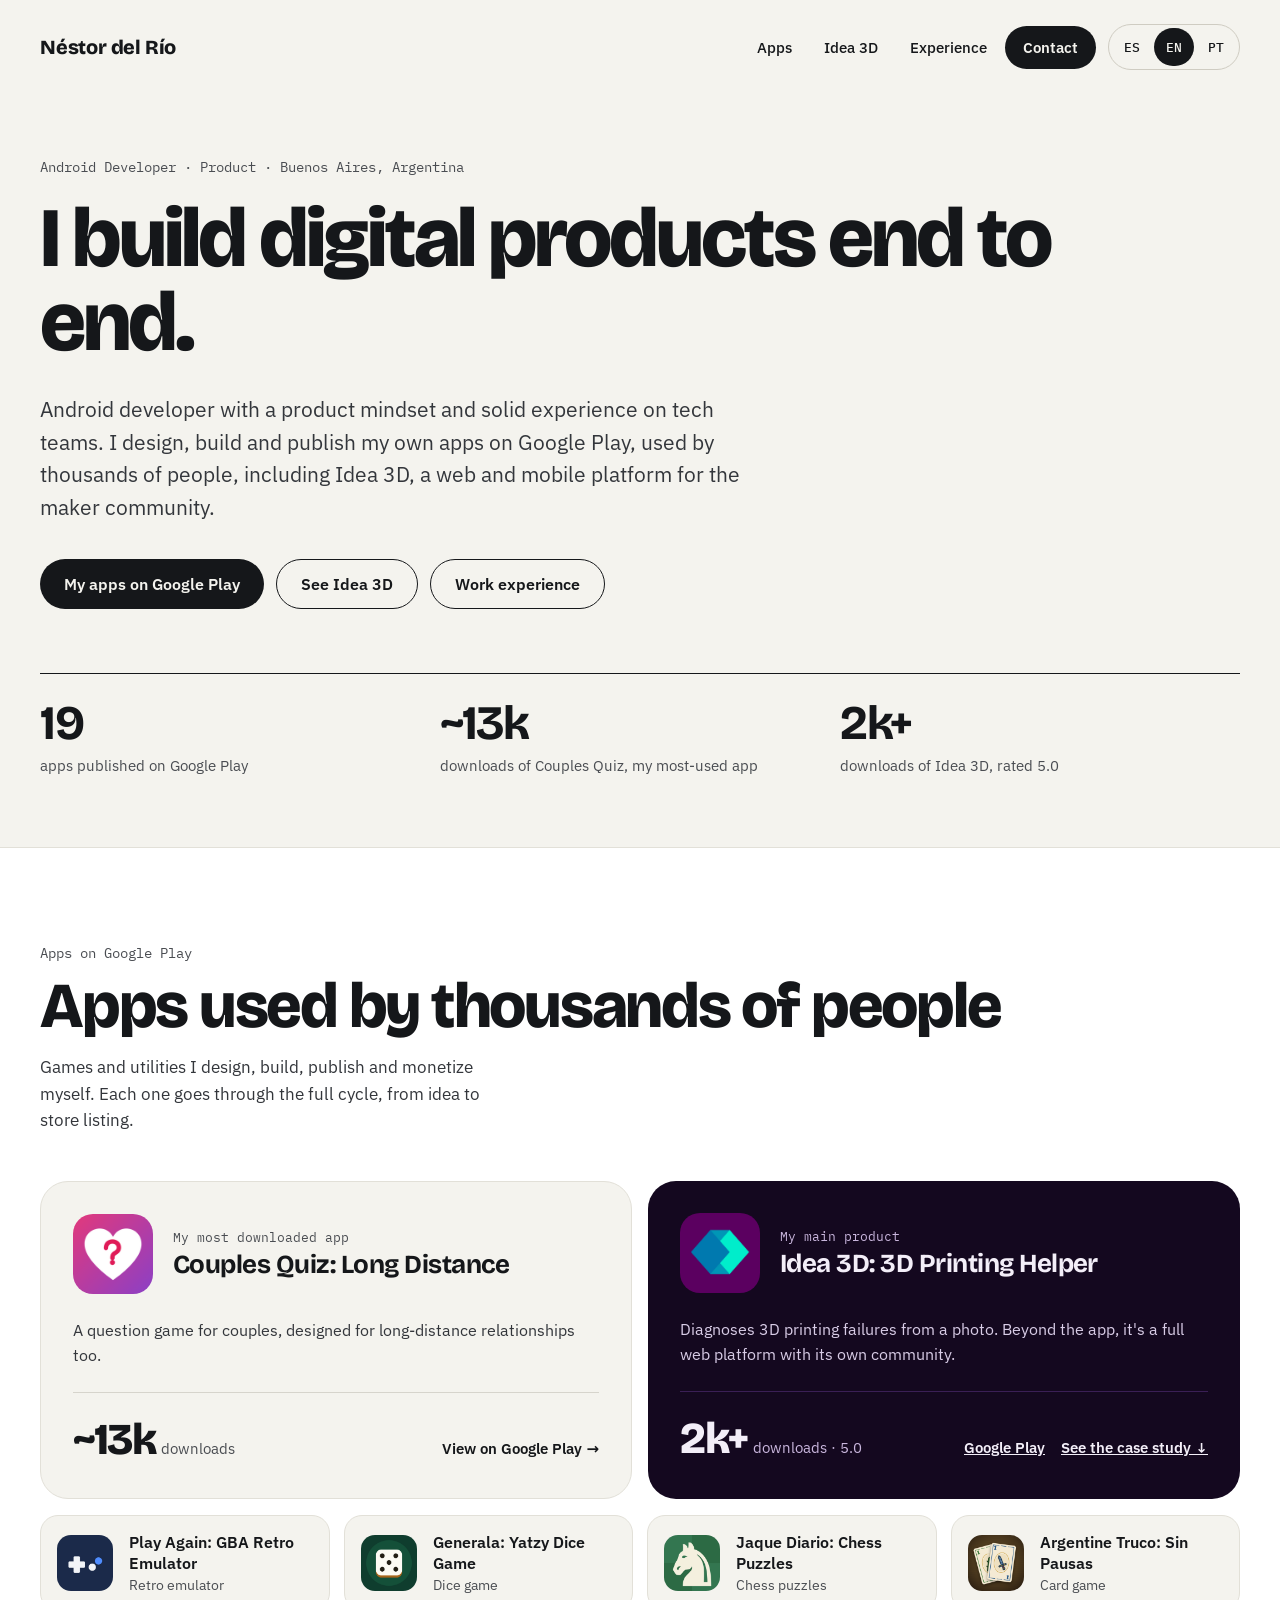
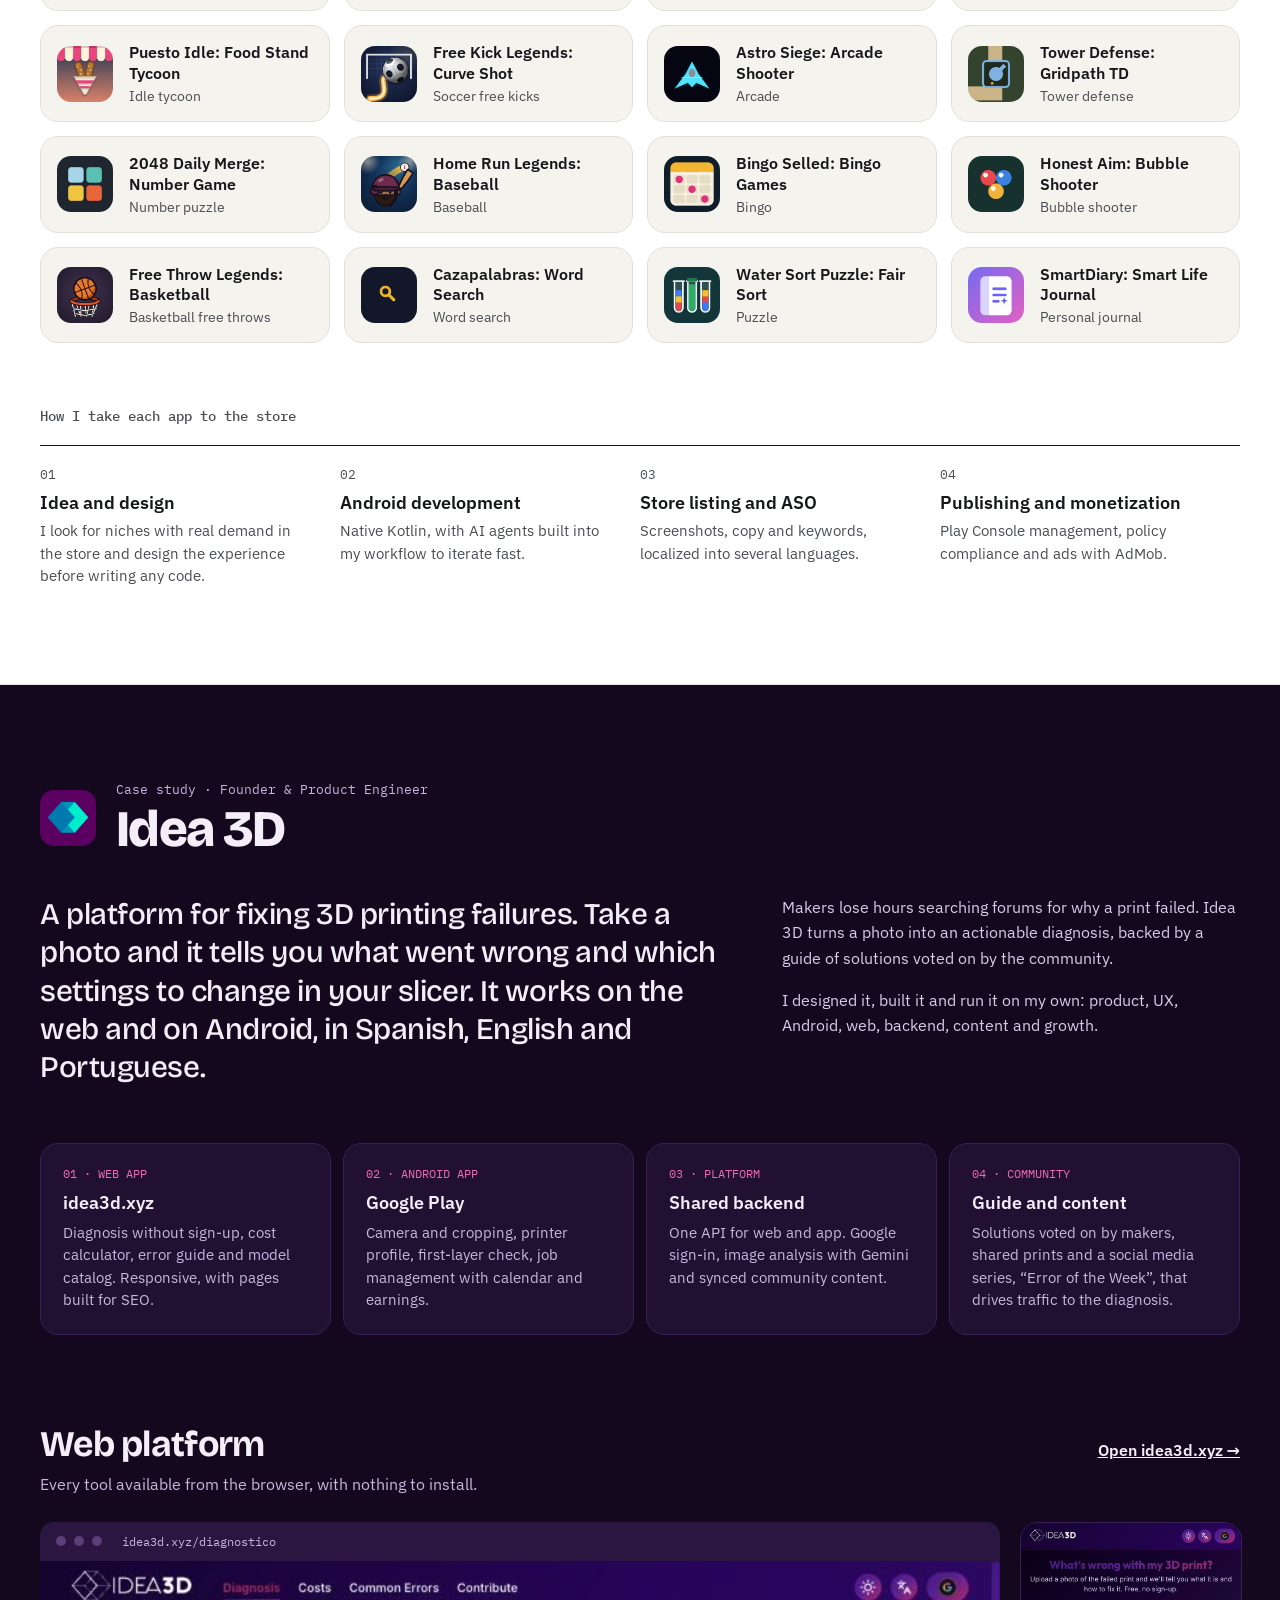
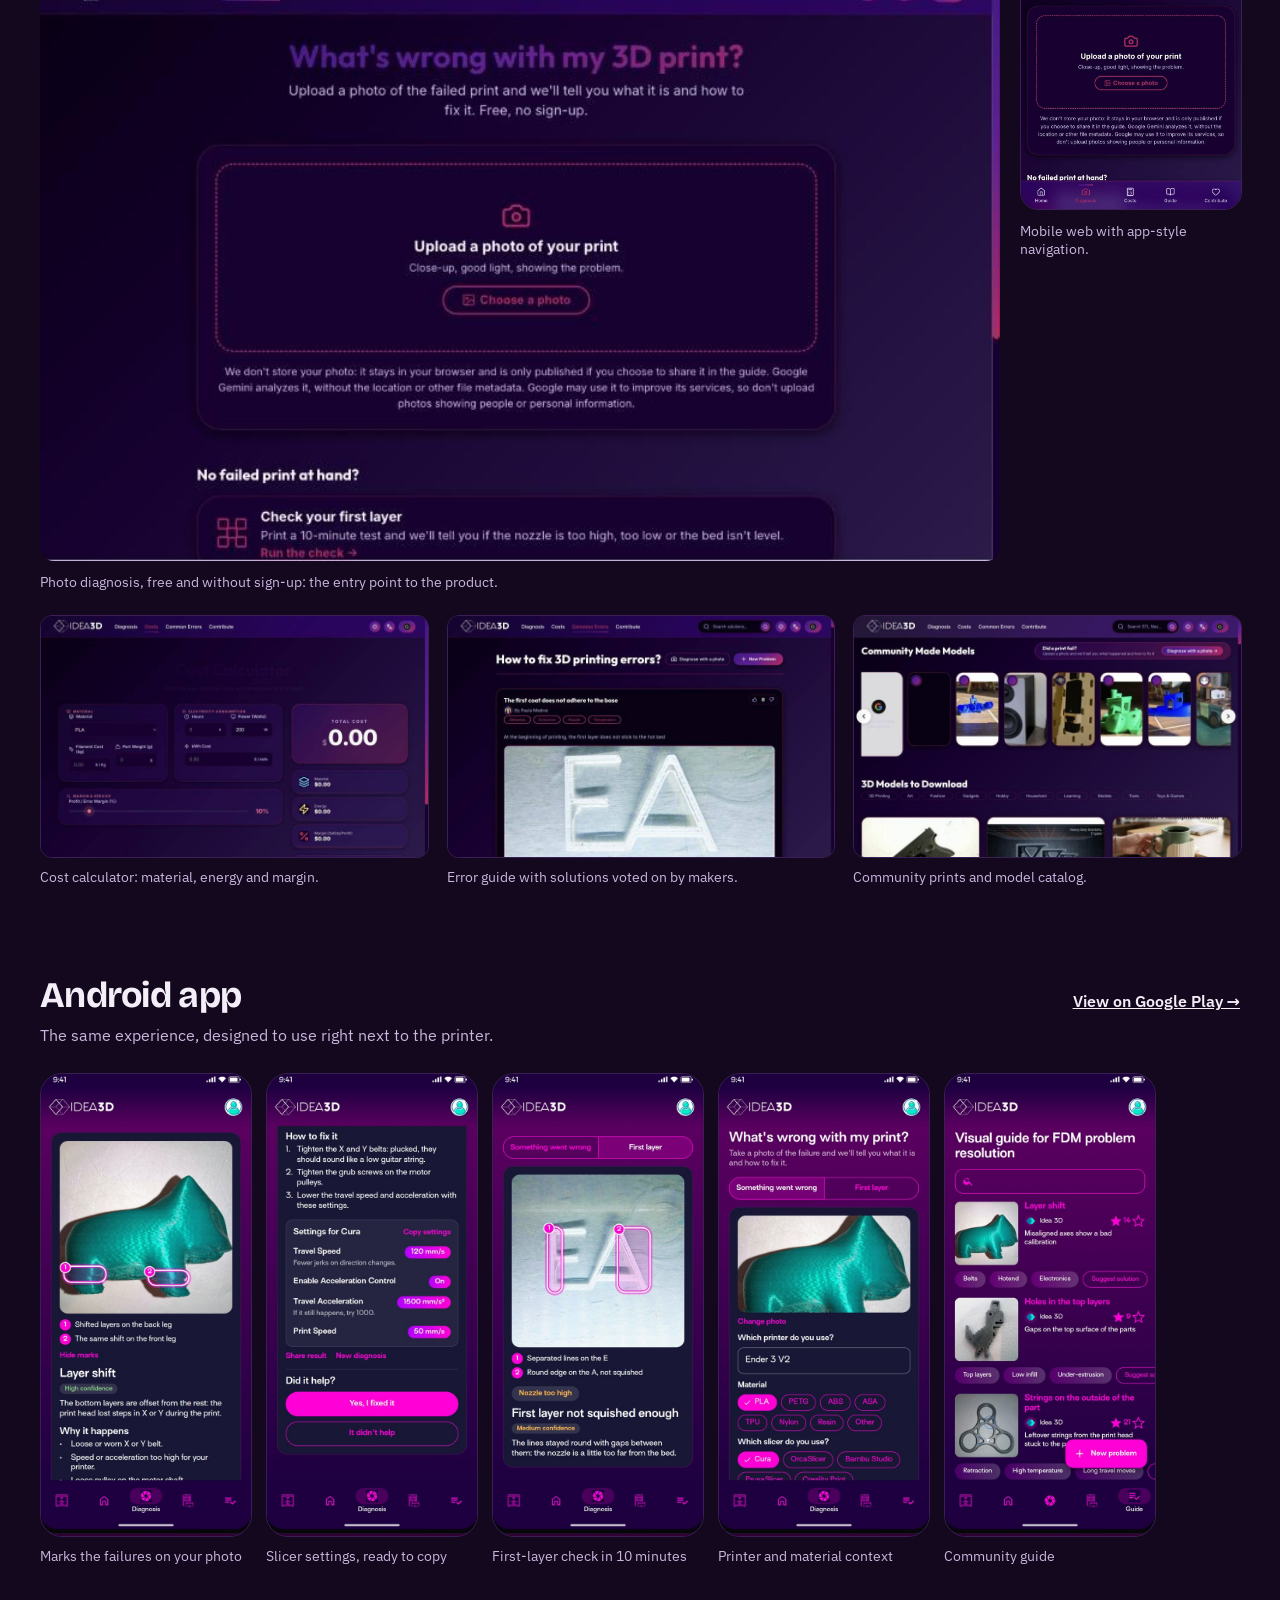
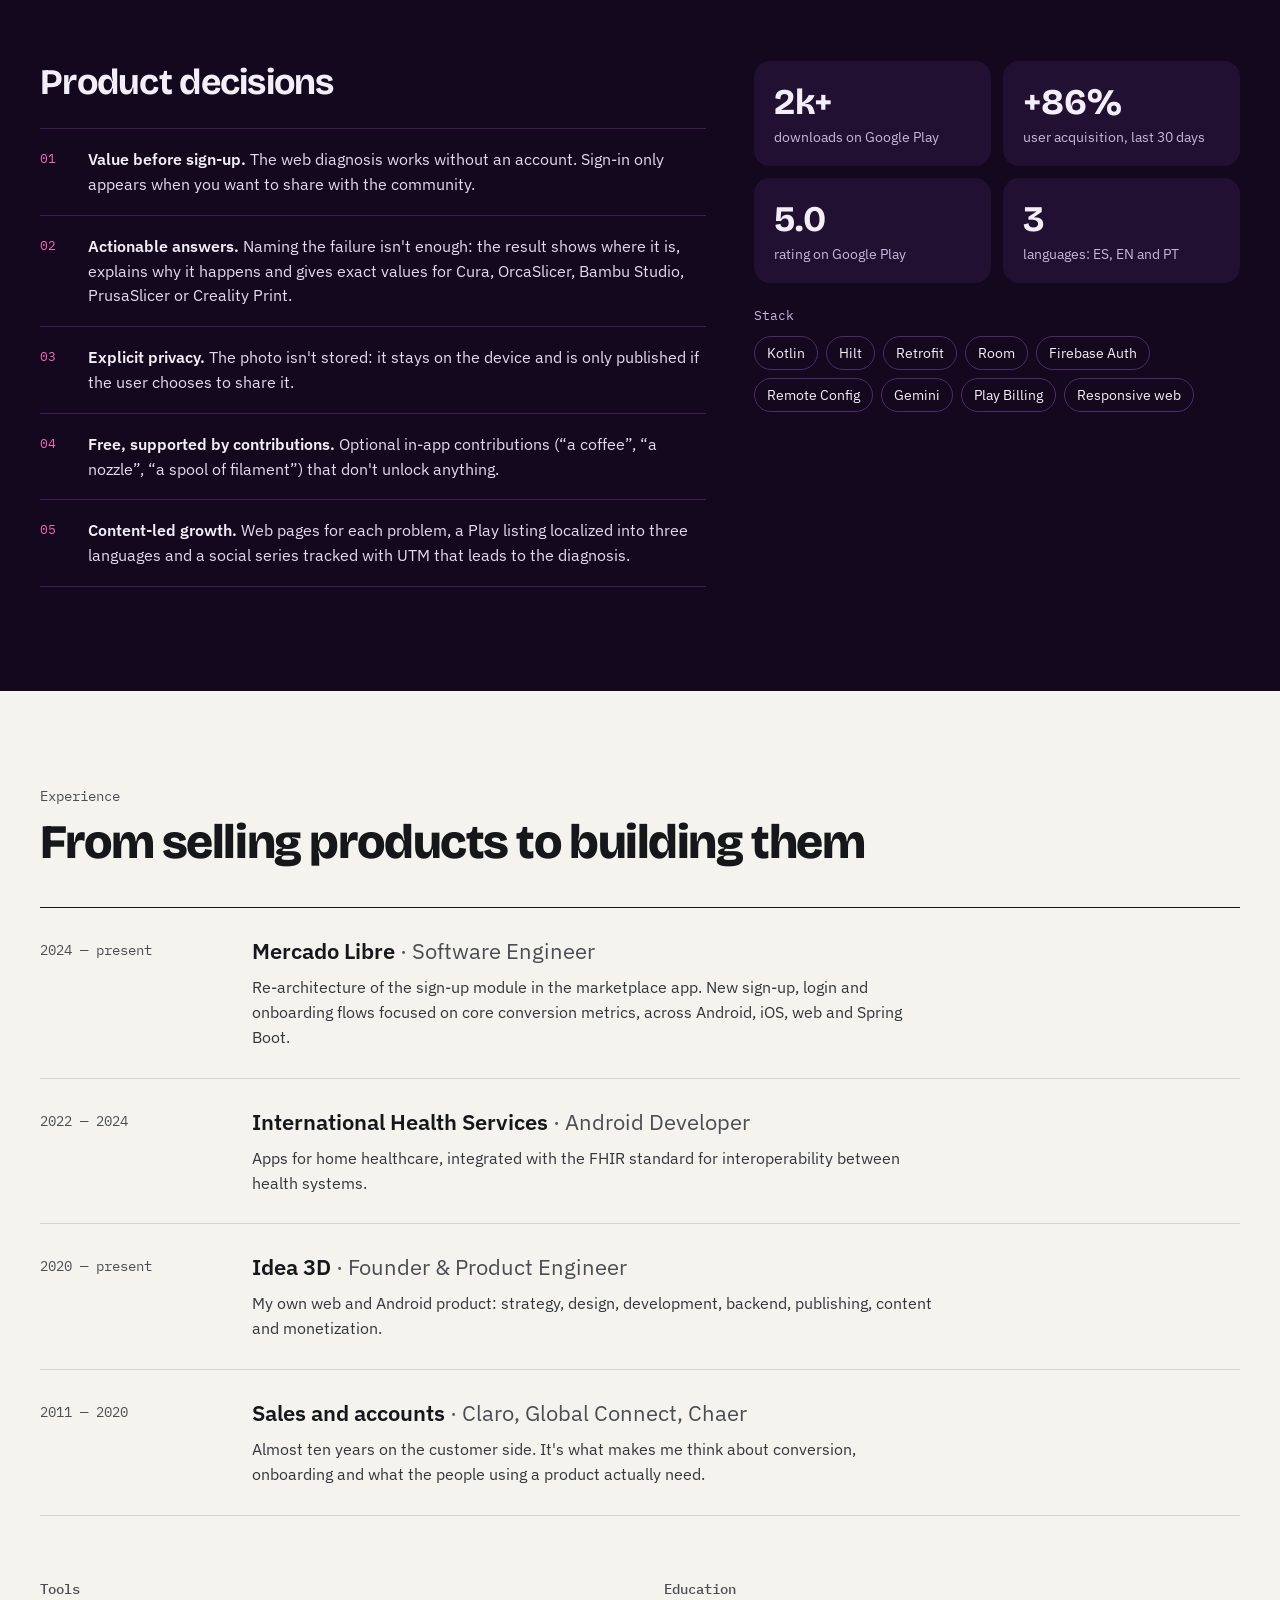
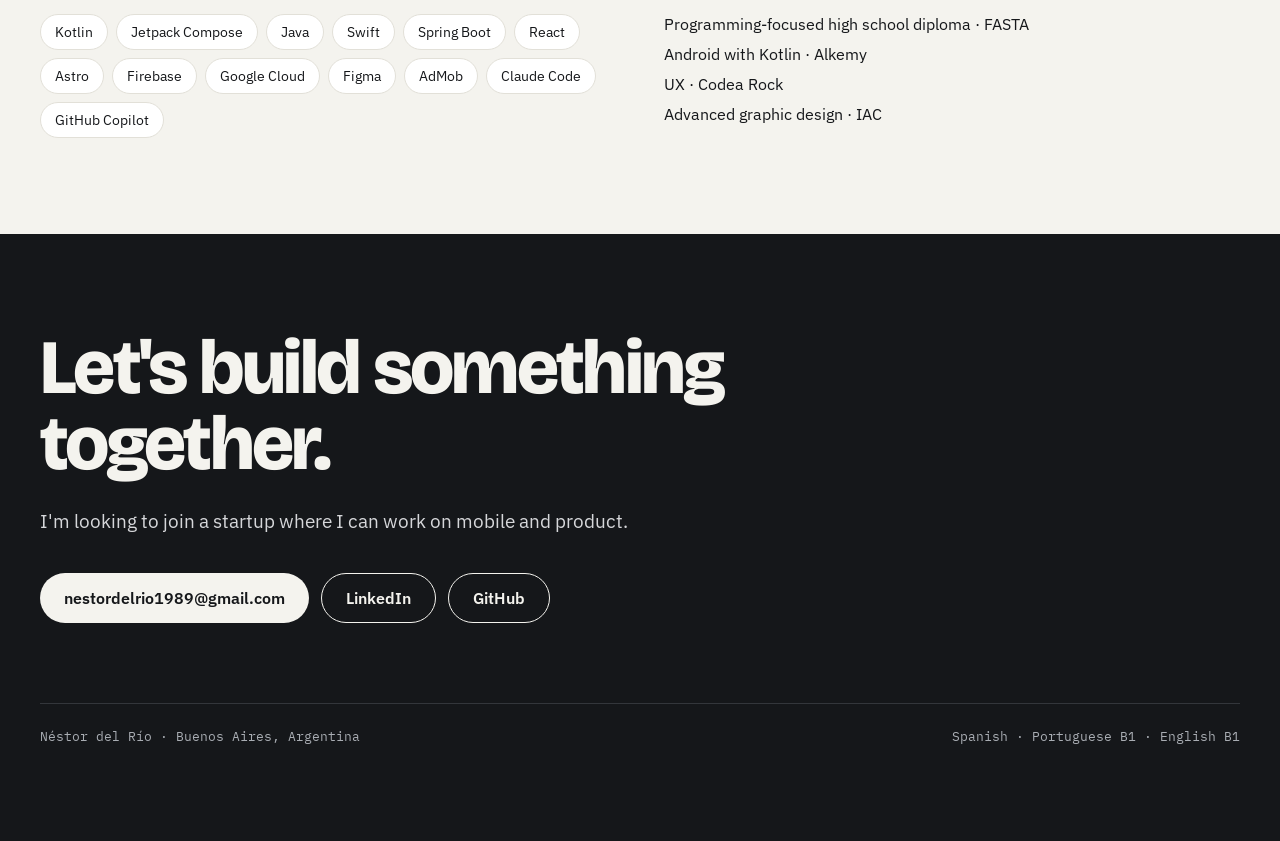
==== en/index.html @ c1ac617c "Agrega Jaque Diario y Gridpath TD - 19 apps publicadas en encabezado e imágenes para compartir  Co-A" ====
<!doctype html>
<html lang="en">
<head>
<meta charset="utf-8">
<meta name="viewport" content="width=device-width, initial-scale=1">
<title>Néstor del Río · Android Developer & Product</title>
<meta name="description" content="Android developer with a product mindset. Apps on Google Play used by thousands of people, and Idea 3D, a web and mobile platform for makers.">
<link rel="canonical" href="https://nestordelrio.dev/en/">
<link rel="alternate" hreflang="es" href="https://nestordelrio.dev/">
<link rel="alternate" hreflang="en" href="https://nestordelrio.dev/en/">
<link rel="alternate" hreflang="pt-BR" href="https://nestordelrio.dev/pt/">
<link rel="alternate" hreflang="x-default" href="https://nestordelrio.dev/">
<meta name="theme-color" content="#F4F3EE">
<link rel="icon" type="image/png" sizes="32x32" href="/favicon-32.png">
<link rel="icon" type="image/png" sizes="192x192" href="/favicon-192.png">
<link rel="apple-touch-icon" href="/apple-touch-icon.png">
<meta property="og:type" content="website">
<meta property="og:site_name" content="Néstor del Río">
<meta property="og:title" content="Néstor del Río · Android Developer & Product">
<meta property="og:description" content="Android developer with a product mindset. Apps on Google Play used by thousands of people, and Idea 3D, a web and mobile platform for makers.">
<meta property="og:url" content="https://nestordelrio.dev/en/">
<meta property="og:image" content="https://nestordelrio.dev/og-en.png">
<meta property="og:image:width" content="1200">
<meta property="og:image:height" content="630">
<meta property="og:locale" content="en_US">
<meta property="og:locale:alternate" content="es_AR">
<meta property="og:locale:alternate" content="pt_BR">
<meta name="twitter:card" content="summary_large_image">
<link rel="preload" href="/assets/fonts/bricolage-grotesque-latin.woff2" as="font" type="font/woff2" crossorigin>
<link rel="preload" href="/assets/fonts/ibm-plex-sans-400.woff2" as="font" type="font/woff2" crossorigin>
<link rel="stylesheet" href="/assets/fonts.css">
<style>
html{scroll-behavior:smooth}
img{max-width:100%}
body{margin:0;background:#F4F3EE;color:#15171A;font-family:'IBM Plex Sans',system-ui,sans-serif;-webkit-font-smoothing:antialiased}
a{color:#15171A}a:hover{color:#5B2BB5}
</style>
<script type="application/ld+json">{"@context": "https://schema.org", "@type": "Person", "name": "Néstor del Río", "jobTitle": "Android Developer", "url": "https://nestordelrio.dev/en/", "address": {"@type": "PostalAddress", "addressLocality": "Buenos Aires", "addressCountry": "AR"}, "sameAs": ["https://www.linkedin.com/in/n%C3%A9stor-del-r%C3%ADo-13a684163", "https://github.com/nestor1989", "https://play.google.com/store/apps/dev?id=6259921152539066392", "https://www.idea3d.xyz/"]}</script>
</head>
<body>
<div style="background: #F4F3EE; color: #15171A; font-family: 'IBM Plex Sans', system-ui, sans-serif">

<header style="max-width: 1200px; margin: 0 auto; padding: 24px; display: flex; flex-wrap: wrap; gap: 16px; align-items: center; justify-content: space-between">
<a href="#inicio" style="font-family: 'Bricolage Grotesque', sans-serif; font-weight: 800; font-size: 20px; text-decoration: none; letter-spacing: -0.01em">Néstor del Río</a>
<nav aria-label="Sections" style="display: flex; flex-wrap: wrap; gap: 4px; align-items: center">
<a href="#apps" style="padding: 12px 14px; font-size: 15px; font-weight: 500; text-decoration: none">Apps</a>
<a href="#idea3d" style="padding: 12px 14px; font-size: 15px; font-weight: 500; text-decoration: none">Idea 3D</a>
<a href="#experiencia" style="padding: 12px 14px; font-size: 15px; font-weight: 500; text-decoration: none">Experience</a>
<a href="#contacto" style="padding: 12px 18px; font-size: 15px; font-weight: 600; text-decoration: none; background: #15171A; color: #F4F3EE; border-radius: 999px">Contact</a>
<div role="group" aria-label="Language" style="display: flex; gap: 2px; margin-left: 8px; padding: 3px; border: 1px solid #CFCCC2; border-radius: 999px">
<a href="/" lang="es" style="display: inline-flex; align-items: center; min-height: 38px; padding: 0 12px; font-family: 'IBM Plex Mono', monospace; font-size: 13px; font-weight: 500; text-decoration: none; border-radius: 999px">ES</a>
<a href="/en/" aria-current="page" style="display: inline-flex; align-items: center; min-height: 38px; padding: 0 12px; font-family: 'IBM Plex Mono', monospace; font-size: 13px; font-weight: 500; text-decoration: none; background: #15171A; color: #F4F3EE; border-radius: 999px">EN</a>
<a href="/pt/" lang="pt" style="display: inline-flex; align-items: center; min-height: 38px; padding: 0 12px; font-family: 'IBM Plex Mono', monospace; font-size: 13px; font-weight: 500; text-decoration: none; border-radius: 999px">PT</a>
</div>
</nav>
</header>

<section id="inicio" style="max-width: 1200px; margin: 0 auto; padding: 64px 24px 72px">
<p style="margin: 0 0 20px; font-family: 'IBM Plex Mono', monospace; font-size: 14px; color: #4A4D52">Android Developer · Product · Buenos Aires, Argentina</p>
<h1 style="margin: 0; font-family: 'Bricolage Grotesque', sans-serif; font-weight: 800; font-size: clamp(42px, 6.6vw, 92px); line-height: 1; letter-spacing: -0.035em; max-width: 1050px">I build digital products end to end.</h1>
<p style="margin: 28px 0 0; font-size: clamp(18px, 2vw, 21px); line-height: 1.55; max-width: 720px; color: #33363B">Android developer with a product mindset and solid experience on tech teams. I design, build and publish my own apps on Google Play, used by thousands of people, including Idea 3D, a web and mobile platform for the maker community.</p>
<div style="display: flex; flex-wrap: wrap; gap: 12px; margin-top: 36px">
<a href="https://play.google.com/store/apps/dev?id=6259921152539066392" style="display: inline-flex; align-items: center; min-height: 48px; padding: 0 24px; background: #15171A; color: #F4F3EE; font-weight: 600; font-size: 16px; text-decoration: none; border-radius: 999px">My apps on Google Play</a>
<a href="#idea3d" style="display: inline-flex; align-items: center; min-height: 48px; padding: 0 24px; border: 1.5px solid #15171A; font-weight: 600; font-size: 16px; text-decoration: none; border-radius: 999px">See Idea 3D</a>
<a href="#experiencia" style="display: inline-flex; align-items: center; min-height: 48px; padding: 0 24px; border: 1.5px solid #15171A; font-weight: 600; font-size: 16px; text-decoration: none; border-radius: 999px">Work experience</a>
</div>
<div style="display: grid; grid-template-columns: repeat(auto-fit, minmax(220px, 1fr)); margin-top: 64px; border-top: 1.5px solid #15171A">
<div style="padding: 20px 24px 0 0">
<div style="font-family: 'Bricolage Grotesque', sans-serif; font-weight: 700; font-size: 48px; letter-spacing: -0.03em">19</div>
<div style="font-size: 15px; color: #4A4D52; margin-top: 4px">apps published on Google Play</div>
</div>
<div style="padding: 20px 24px 0 0">
<div style="font-family: 'Bricolage Grotesque', sans-serif; font-weight: 700; font-size: 48px; letter-spacing: -0.03em">~13k</div>
<div style="font-size: 15px; color: #4A4D52; margin-top: 4px">downloads of Couples Quiz, my most-used app</div>
</div>
<div style="padding: 20px 24px 0 0">
<div style="font-family: 'Bricolage Grotesque', sans-serif; font-weight: 700; font-size: 48px; letter-spacing: -0.03em">2k+</div>
<div style="font-size: 15px; color: #4A4D52; margin-top: 4px">downloads of Idea 3D, rated 5.0</div>
</div>
</div>
</section>

<section id="apps" style="background: #FFFFFF; border-top: 1px solid #E2E0D8; border-bottom: 1px solid #E2E0D8; padding: 96px 24px">
<div style="max-width: 1200px; margin: 0 auto">
<div style="display: flex; flex-wrap: wrap; gap: 16px 48px; align-items: flex-end; justify-content: space-between">
<div>
<p style="margin: 0 0 12px; font-family: 'IBM Plex Mono', monospace; font-size: 14px; color: #4A4D52">Apps on Google Play</p>
<h2 style="margin: 0; font-family: 'Bricolage Grotesque', sans-serif; font-weight: 800; font-size: clamp(36px, 5vw, 64px); letter-spacing: -0.035em; line-height: 1">Apps used by thousands of people</h2>
</div>
<p style="margin: 0; font-size: 17px; line-height: 1.55; color: #33363B; max-width: 440px">Games and utilities I design, build, publish and monetize myself. Each one goes through the full cycle, from idea to store listing.</p>
</div>

<div style="display: grid; grid-template-columns: repeat(auto-fit, minmax(320px, 1fr)); gap: 16px; margin-top: 48px">
<a href="https://play.google.com/store/apps/details?id=com.idea3d.juegoparaparejas" style="display: flex; flex-direction: column; gap: 24px; padding: 32px; background: #F4F3EE; border: 1px solid #E2E0D8; border-radius: 28px; text-decoration: none; color: #15171A">
<div style="display: flex; gap: 20px; align-items: center">
<img src="/assets/img/icon-couples.png" alt="Couples Quiz icon" style="flex: 0 0 80px; width: 80px; height: 80px; border-radius: 20px">
<div style="min-width: 0">
<div style="font-family: 'IBM Plex Mono', monospace; font-size: 13px; color: #4A4D52">My most downloaded app</div>
<div style="font-family: 'Bricolage Grotesque', sans-serif; font-weight: 700; font-size: 26px; letter-spacing: -0.02em; line-height: 1.15; margin-top: 4px">Couples Quiz: Long Distance</div>
</div>
</div>
<p style="margin: 0; font-size: 16px; line-height: 1.55; color: #33363B">A question game for couples, designed for long-distance relationships too.</p>
<div style="display: flex; flex-wrap: wrap; gap: 12px; align-items: baseline; justify-content: space-between; margin-top: auto; padding-top: 20px; border-top: 1px solid #D6D4CC">
<div><span style="font-family: 'Bricolage Grotesque', sans-serif; font-weight: 800; font-size: 44px; letter-spacing: -0.03em">~13k</span> <span style="font-size: 15px; color: #4A4D52">downloads</span></div>
<span style="font-weight: 600; font-size: 15px">View on Google Play →</span>
</div>
</a>
<div style="display: flex; flex-direction: column; gap: 24px; padding: 32px; background: #14081F; color: #F3EEF8; border-radius: 28px">
<div style="display: flex; gap: 20px; align-items: center">
<img src="/assets/img/icon-idea3d.png" alt="Idea 3D icon" style="flex: 0 0 80px; width: 80px; height: 80px; border-radius: 20px">
<div style="min-width: 0">
<div style="font-family: 'IBM Plex Mono', monospace; font-size: 13px; color: #C9B6DD">My main product</div>
<div style="font-family: 'Bricolage Grotesque', sans-serif; font-weight: 700; font-size: 26px; letter-spacing: -0.02em; line-height: 1.15; margin-top: 4px">Idea 3D: 3D Printing Helper</div>
</div>
</div>
<p style="margin: 0; font-size: 16px; line-height: 1.55; color: #D8CCE6">Diagnoses 3D printing failures from a photo. Beyond the app, it's a full web platform with its own community.</p>
<div style="display: flex; flex-wrap: wrap; gap: 12px 20px; align-items: baseline; justify-content: space-between; margin-top: auto; padding-top: 20px; border-top: 1px solid #3A1F55">
<div><span style="font-family: 'Bricolage Grotesque', sans-serif; font-weight: 800; font-size: 44px; letter-spacing: -0.03em">2k+</span> <span style="font-size: 15px; color: #C9B6DD">downloads · 5.0</span></div>
<div style="display: flex; flex-wrap: wrap; gap: 4px 16px">
<a href="https://play.google.com/store/apps/details?id=com.idea3d.idea3d" style="color: #F3EEF8; font-weight: 600; font-size: 15px; padding: 10px 0">Google Play</a>
<a href="#idea3d" style="color: #F3EEF8; font-weight: 600; font-size: 15px; padding: 10px 0">See the case study ↓</a>
</div>
</div>
</div>
</div>

<div style="display: grid; grid-template-columns: repeat(auto-fill, minmax(270px, 1fr)); gap: 14px; margin-top: 16px">
<a href="https://play.google.com/store/apps/details?id=com.nestordelrio.playagain" style="display: flex; gap: 16px; align-items: center; padding: 16px; background: #F4F3EE; border: 1px solid #E2E0D8; border-radius: 18px; text-decoration: none; color: #15171A">
<img src="/assets/img/icon-gba.png" alt="" style="flex: 0 0 56px; width: 56px; height: 56px; border-radius: 14px">
<div style="min-width: 0">
<div style="font-weight: 600; font-size: 16px; line-height: 1.3">Play Again: GBA Retro Emulator</div>
<div style="font-size: 14px; color: #4A4D52; margin-top: 3px">Retro emulator</div>
</div>
</a>
<a href="https://play.google.com/store/apps/details?id=com.nestordelrio.generala" style="display: flex; gap: 16px; align-items: center; padding: 16px; background: #F4F3EE; border: 1px solid #E2E0D8; border-radius: 18px; text-decoration: none; color: #15171A">
<img src="/assets/img/icon-generala.png" alt="" style="flex: 0 0 56px; width: 56px; height: 56px; border-radius: 14px">
<div style="min-width: 0">
<div style="font-weight: 600; font-size: 16px; line-height: 1.3">Generala: Yatzy Dice Game</div>
<div style="font-size: 14px; color: #4A4D52; margin-top: 3px">Dice game</div>
</div>
</a>
<a href="https://play.google.com/store/apps/details?id=com.nestordelrio.jaquediario" style="display: flex; gap: 16px; align-items: center; padding: 16px; background: #F4F3EE; border: 1px solid #E2E0D8; border-radius: 18px; text-decoration: none; color: #15171A">
<img src="/assets/img/icon-jaque.png" alt="" style="flex: 0 0 56px; width: 56px; height: 56px; border-radius: 14px">
<div style="min-width: 0">
<div style="font-weight: 600; font-size: 16px; line-height: 1.3">Jaque Diario: Chess Puzzles</div>
<div style="font-size: 14px; color: #4A4D52; margin-top: 3px">Chess puzzles</div>
</div>
</a>
<a href="https://play.google.com/store/apps/details?id=com.nestordelrio.truco" style="display: flex; gap: 16px; align-items: center; padding: 16px; background: #F4F3EE; border: 1px solid #E2E0D8; border-radius: 18px; text-decoration: none; color: #15171A">
<img src="/assets/img/icon-truco.png" alt="" style="flex: 0 0 56px; width: 56px; height: 56px; border-radius: 14px">
<div style="min-width: 0">
<div style="font-weight: 600; font-size: 16px; line-height: 1.3">Argentine Truco: Sin Pausas</div>
<div style="font-size: 14px; color: #4A4D52; margin-top: 3px">Card game</div>
</div>
</a>
<a href="https://play.google.com/store/apps/details?id=com.nestordelrio.puestoidle" style="display: flex; gap: 16px; align-items: center; padding: 16px; background: #F4F3EE; border: 1px solid #E2E0D8; border-radius: 18px; text-decoration: none; color: #15171A">
<img src="/assets/img/icon-puesto.png" alt="" style="flex: 0 0 56px; width: 56px; height: 56px; border-radius: 14px">
<div style="min-width: 0">
<div style="font-weight: 600; font-size: 16px; line-height: 1.3">Puesto Idle: Food Stand Tycoon</div>
<div style="font-size: 14px; color: #4A4D52; margin-top: 3px">Idle tycoon</div>
</div>
</a>
<a href="https://play.google.com/store/apps/details?id=com.nestordelrio.freekicklegends" style="display: flex; gap: 16px; align-items: center; padding: 16px; background: #F4F3EE; border: 1px solid #E2E0D8; border-radius: 18px; text-decoration: none; color: #15171A">
<img src="/assets/img/icon-freekick.png" alt="" style="flex: 0 0 56px; width: 56px; height: 56px; border-radius: 14px">
<div style="min-width: 0">
<div style="font-weight: 600; font-size: 16px; line-height: 1.3">Free Kick Legends: Curve Shot</div>
<div style="font-size: 14px; color: #4A4D52; margin-top: 3px">Soccer free kicks</div>
</div>
</a>
<a href="https://play.google.com/store/apps/details?id=com.nestordev.astrosiege" style="display: flex; gap: 16px; align-items: center; padding: 16px; background: #F4F3EE; border: 1px solid #E2E0D8; border-radius: 18px; text-decoration: none; color: #15171A">
<img src="/assets/img/icon-astro.png" alt="" style="flex: 0 0 56px; width: 56px; height: 56px; border-radius: 14px">
<div style="min-width: 0">
<div style="font-weight: 600; font-size: 16px; line-height: 1.3">Astro Siege: Arcade Shooter</div>
<div style="font-size: 14px; color: #4A4D52; margin-top: 3px">Arcade</div>
</div>
</a>
<a href="https://play.google.com/store/apps/details?id=com.nestordelrio.gridpathtd" style="display: flex; gap: 16px; align-items: center; padding: 16px; background: #F4F3EE; border: 1px solid #E2E0D8; border-radius: 18px; text-decoration: none; color: #15171A">
<img src="/assets/img/icon-gridpath.png" alt="" style="flex: 0 0 56px; width: 56px; height: 56px; border-radius: 14px">
<div style="min-width: 0">
<div style="font-weight: 600; font-size: 16px; line-height: 1.3">Tower Defense: Gridpath TD</div>
<div style="font-size: 14px; color: #4A4D52; margin-top: 3px">Tower defense</div>
</div>
</a>
<a href="https://play.google.com/store/apps/details?id=com.nestordelrio.fusiondiaria" style="display: flex; gap: 16px; align-items: center; padding: 16px; background: #F4F3EE; border: 1px solid #E2E0D8; border-radius: 18px; text-decoration: none; color: #15171A">
<img src="/assets/img/icon-fusion.png" alt="" style="flex: 0 0 56px; width: 56px; height: 56px; border-radius: 14px">
<div style="min-width: 0">
<div style="font-weight: 600; font-size: 16px; line-height: 1.3">2048 Daily Merge: Number Game</div>
<div style="font-size: 14px; color: #4A4D52; margin-top: 3px">Number puzzle</div>
</div>
</a>
<a href="https://play.google.com/store/apps/details?id=com.nestordelrio.homerunlegends" style="display: flex; gap: 16px; align-items: center; padding: 16px; background: #F4F3EE; border: 1px solid #E2E0D8; border-radius: 18px; text-decoration: none; color: #15171A">
<img src="/assets/img/icon-homerun.png" alt="" style="flex: 0 0 56px; width: 56px; height: 56px; border-radius: 14px">
<div style="min-width: 0">
<div style="font-weight: 600; font-size: 16px; line-height: 1.3">Home Run Legends: Baseball</div>
<div style="font-size: 14px; color: #4A4D52; margin-top: 3px">Baseball</div>
</div>
</a>
<a href="https://play.google.com/store/apps/details?id=com.nestordelrio.bingosellado" style="display: flex; gap: 16px; align-items: center; padding: 16px; background: #F4F3EE; border: 1px solid #E2E0D8; border-radius: 18px; text-decoration: none; color: #15171A">
<img src="/assets/img/icon-bingo.png" alt="" style="flex: 0 0 56px; width: 56px; height: 56px; border-radius: 14px">
<div style="min-width: 0">
<div style="font-weight: 600; font-size: 16px; line-height: 1.3">Bingo Selled: Bingo Games</div>
<div style="font-size: 14px; color: #4A4D52; margin-top: 3px">Bingo</div>
</div>
</a>
<a href="https://play.google.com/store/apps/details?id=com.nestordelrio.punteriahonesta" style="display: flex; gap: 16px; align-items: center; padding: 16px; background: #F4F3EE; border: 1px solid #E2E0D8; border-radius: 18px; text-decoration: none; color: #15171A">
<img src="/assets/img/icon-aim.png" alt="" style="flex: 0 0 56px; width: 56px; height: 56px; border-radius: 14px">
<div style="min-width: 0">
<div style="font-weight: 600; font-size: 16px; line-height: 1.3">Honest Aim: Bubble Shooter</div>
<div style="font-size: 14px; color: #4A4D52; margin-top: 3px">Bubble shooter</div>
</div>
</a>
<a href="https://play.google.com/store/apps/details?id=com.nestordelrio.freethrowlegends" style="display: flex; gap: 16px; align-items: center; padding: 16px; background: #F4F3EE; border: 1px solid #E2E0D8; border-radius: 18px; text-decoration: none; color: #15171A">
<img src="/assets/img/icon-freethrow.png" alt="" style="flex: 0 0 56px; width: 56px; height: 56px; border-radius: 14px">
<div style="min-width: 0">
<div style="font-weight: 600; font-size: 16px; line-height: 1.3">Free Throw Legends: Basketball</div>
<div style="font-size: 14px; color: #4A4D52; margin-top: 3px">Basketball free throws</div>
</div>
</a>
<a href="https://play.google.com/store/apps/details?id=com.nestordelrio.cazapalabras" style="display: flex; gap: 16px; align-items: center; padding: 16px; background: #F4F3EE; border: 1px solid #E2E0D8; border-radius: 18px; text-decoration: none; color: #15171A">
<img src="/assets/img/icon-caza.png" alt="" style="flex: 0 0 56px; width: 56px; height: 56px; border-radius: 14px">
<div style="min-width: 0">
<div style="font-weight: 600; font-size: 16px; line-height: 1.3">Cazapalabras: Word Search</div>
<div style="font-size: 14px; color: #4A4D52; margin-top: 3px">Word search</div>
</div>
</a>
<a href="https://play.google.com/store/apps/details?id=com.nestordelrio.colores" style="display: flex; gap: 16px; align-items: center; padding: 16px; background: #F4F3EE; border: 1px solid #E2E0D8; border-radius: 18px; text-decoration: none; color: #15171A">
<img src="/assets/img/icon-water.png" alt="" style="flex: 0 0 56px; width: 56px; height: 56px; border-radius: 14px">
<div style="min-width: 0">
<div style="font-weight: 600; font-size: 16px; line-height: 1.3">Water Sort Puzzle: Fair Sort</div>
<div style="font-size: 14px; color: #4A4D52; margin-top: 3px">Puzzle</div>
</div>
</a>
<a href="https://play.google.com/store/apps/details?id=com.daily.you" style="display: flex; gap: 16px; align-items: center; padding: 16px; background: #F4F3EE; border: 1px solid #E2E0D8; border-radius: 18px; text-decoration: none; color: #15171A">
<img src="/assets/img/icon-diary.png" alt="" style="flex: 0 0 56px; width: 56px; height: 56px; border-radius: 14px">
<div style="min-width: 0">
<div style="font-weight: 600; font-size: 16px; line-height: 1.3">SmartDiary: Smart Life Journal</div>
<div style="font-size: 14px; color: #4A4D52; margin-top: 3px">Personal journal</div>
</div>
</a>
</div>

<div style="margin-top: 64px">
<h3 style="margin: 0 0 20px; font-family: 'IBM Plex Mono', monospace; font-size: 14px; font-weight: 500; color: #4A4D52">How I take each app to the store</h3>
<div style="display: grid; grid-template-columns: repeat(auto-fit, minmax(220px, 1fr)); gap: 0; border-top: 1.5px solid #15171A">
<div style="padding: 20px 24px 0 0">
<div style="font-family: 'IBM Plex Mono', monospace; font-size: 13px; color: #4A4D52">01</div>
<div style="font-weight: 600; font-size: 18px; margin-top: 8px">Idea and design</div>
<p style="margin: 6px 0 0; font-size: 15px; line-height: 1.5; color: #4A4D52">I look for niches with real demand in the store and design the experience before writing any code.</p>
</div>
<div style="padding: 20px 24px 0 0">
<div style="font-family: 'IBM Plex Mono', monospace; font-size: 13px; color: #4A4D52">02</div>
<div style="font-weight: 600; font-size: 18px; margin-top: 8px">Android development</div>
<p style="margin: 6px 0 0; font-size: 15px; line-height: 1.5; color: #4A4D52">Native Kotlin, with AI agents built into my workflow to iterate fast.</p>
</div>
<div style="padding: 20px 24px 0 0">
<div style="font-family: 'IBM Plex Mono', monospace; font-size: 13px; color: #4A4D52">03</div>
<div style="font-weight: 600; font-size: 18px; margin-top: 8px">Store listing and ASO</div>
<p style="margin: 6px 0 0; font-size: 15px; line-height: 1.5; color: #4A4D52">Screenshots, copy and keywords, localized into several languages.</p>
</div>
<div style="padding: 20px 24px 0 0">
<div style="font-family: 'IBM Plex Mono', monospace; font-size: 13px; color: #4A4D52">04</div>
<div style="font-weight: 600; font-size: 18px; margin-top: 8px">Publishing and monetization</div>
<p style="margin: 6px 0 0; font-size: 15px; line-height: 1.5; color: #4A4D52">Play Console management, policy compliance and ads with AdMob.</p>
</div>
</div>
</div>
</div>
</section>

<section id="idea3d" style="background: #14081F; color: #F3EEF8; padding: 96px 24px 104px">
<div style="max-width: 1200px; margin: 0 auto">

<div style="display: flex; flex-wrap: wrap; gap: 20px; align-items: center">
<img src="/assets/img/icon-idea3d.png" alt="Idea 3D icon" style="width: 56px; height: 56px; border-radius: 14px">
<div>
<p style="margin: 0; font-family: 'IBM Plex Mono', monospace; font-size: 13px; color: #C9B6DD">Case study · Founder &amp; Product Engineer</p>
<h2 style="margin: 6px 0 0; font-family: 'Bricolage Grotesque', sans-serif; font-weight: 800; font-size: clamp(34px, 4vw, 52px); letter-spacing: -0.03em; line-height: 1">Idea 3D</h2>
</div>
</div>

<div style="display: flex; flex-wrap: wrap; gap: 32px 64px; margin-top: 40px">
<p style="flex: 1 1 520px; min-width: 0; margin: 0; font-family: 'Bricolage Grotesque', sans-serif; font-weight: 500; font-size: clamp(22px, 2.4vw, 30px); line-height: 1.28; letter-spacing: -0.015em">A platform for fixing 3D printing failures. Take a photo and it tells you what went wrong and which settings to change in your slicer. It works on the web and on Android, in Spanish, English and Portuguese.</p>
<div style="flex: 1 1 300px; min-width: 0; font-size: 16px; line-height: 1.6; color: #D8CCE6">
<p style="margin: 0">Makers lose hours searching forums for why a print failed. Idea 3D turns a photo into an actionable diagnosis, backed by a guide of solutions voted on by the community.</p>
<p style="margin: 16px 0 0">I designed it, built it and run it on my own: product, UX, Android, web, backend, content and growth.</p>
</div>
</div>

<div style="display: grid; grid-template-columns: repeat(auto-fit, minmax(200px, 1fr)); gap: 12px; margin-top: 56px">
<div style="background: #221033; border: 1px solid #3A1F55; border-radius: 18px; padding: 22px">
<div style="font-family: 'IBM Plex Mono', monospace; font-size: 12px; color: #F06AB8">01 · WEB APP</div>
<div style="font-weight: 600; font-size: 18px; margin-top: 10px">idea3d.xyz</div>
<p style="margin: 8px 0 0; font-size: 15px; line-height: 1.5; color: #C9B6DD">Diagnosis without sign-up, cost calculator, error guide and model catalog. Responsive, with pages built for SEO.</p>
</div>
<div style="background: #221033; border: 1px solid #3A1F55; border-radius: 18px; padding: 22px">
<div style="font-family: 'IBM Plex Mono', monospace; font-size: 12px; color: #F06AB8">02 · ANDROID APP</div>
<div style="font-weight: 600; font-size: 18px; margin-top: 10px">Google Play</div>
<p style="margin: 8px 0 0; font-size: 15px; line-height: 1.5; color: #C9B6DD">Camera and cropping, printer profile, first-layer check, job management with calendar and earnings.</p>
</div>
<div style="background: #221033; border: 1px solid #3A1F55; border-radius: 18px; padding: 22px">
<div style="font-family: 'IBM Plex Mono', monospace; font-size: 12px; color: #F06AB8">03 · PLATFORM</div>
<div style="font-weight: 600; font-size: 18px; margin-top: 10px">Shared backend</div>
<p style="margin: 8px 0 0; font-size: 15px; line-height: 1.5; color: #C9B6DD">One API for web and app. Google sign-in, image analysis with Gemini and synced community content.</p>
</div>
<div style="background: #221033; border: 1px solid #3A1F55; border-radius: 18px; padding: 22px">
<div style="font-family: 'IBM Plex Mono', monospace; font-size: 12px; color: #F06AB8">04 · COMMUNITY</div>
<div style="font-weight: 600; font-size: 18px; margin-top: 10px">Guide and content</div>
<p style="margin: 8px 0 0; font-size: 15px; line-height: 1.5; color: #C9B6DD">Solutions voted on by makers, shared prints and a social media series, “Error of the Week”, that drives traffic to the diagnosis.</p>
</div>
</div>

<div style="margin-top: 88px">
<div style="display: flex; flex-wrap: wrap; gap: 12px 32px; align-items: baseline; justify-content: space-between">
<div>
<h3 style="margin: 0; font-family: 'Bricolage Grotesque', sans-serif; font-weight: 700; font-size: clamp(26px, 3vw, 36px); letter-spacing: -0.02em">Web platform</h3>
<p style="margin: 8px 0 0; font-size: 16px; color: #C9B6DD">Every tool available from the browser, with nothing to install.</p>
</div>
<a href="https://www.idea3d.xyz/" style="color: #F3EEF8; font-weight: 600; font-size: 16px; padding: 12px 0">Open idea3d.xyz →</a>
</div>
<div style="display: flex; flex-wrap: wrap; gap: 20px; margin-top: 28px; align-items: flex-start">
<figure style="flex: 999 1 640px; min-width: 0; margin: 0">
<div style="background: #2A1640; border-radius: 14px 14px 0 0; padding: 12px 16px; display: flex; gap: 8px; align-items: center">
<span style="width: 10px; height: 10px; border-radius: 50%; background: #5A3F78"></span>
<span style="width: 10px; height: 10px; border-radius: 50%; background: #5A3F78"></span>
<span style="width: 10px; height: 10px; border-radius: 50%; background: #5A3F78"></span>
<span style="margin-left: 12px; font-family: 'IBM Plex Mono', monospace; font-size: 12px; color: #C9B6DD">idea3d.xyz/diagnostico</span>
</div>
<img src="/assets/img/web-en-diagnostico.jpg" alt="Idea 3D diagnosis page on desktop: upload a photo of the failed print" style="display: block; width: 100%; height: auto; border-radius: 0 0 14px 14px">
<figcaption style="margin-top: 12px; font-size: 14px; color: #C9B6DD">Photo diagnosis, free and without sign-up: the entry point to the product.</figcaption>
</figure>
<figure style="flex: 1 1 220px; max-width: 300px; min-width: 0; margin: 0">
<img src="/assets/img/web-en-mobile.jpg" alt="The same diagnosis page on a phone, with bottom navigation" style="display: block; width: 100%; height: auto; border-radius: 18px; border: 1px solid #3A1F55">
<figcaption style="margin-top: 12px; font-size: 14px; color: #C9B6DD">Mobile web with app-style navigation.</figcaption>
</figure>
</div>
<div style="display: grid; grid-template-columns: repeat(auto-fit, minmax(260px, 1fr)); gap: 20px; margin-top: 24px">
<figure style="margin: 0">
<img src="/assets/img/web-en-costos.jpg" alt="3D printing cost calculator with material, power usage and margin" style="display: block; width: 100%; height: auto; border-radius: 12px; border: 1px solid #3A1F55">
<figcaption style="margin-top: 10px; font-size: 14px; color: #C9B6DD">Cost calculator: material, energy and margin.</figcaption>
</figure>
<figure style="margin: 0">
<img src="/assets/img/web-en-guia.jpg" alt="3D printing error guide with community solutions and votes" style="display: block; width: 100%; height: auto; border-radius: 12px; border: 1px solid #3A1F55">
<figcaption style="margin-top: 10px; font-size: 14px; color: #C9B6DD">Error guide with solutions voted on by makers.</figcaption>
</figure>
<figure style="margin: 0">
<img src="/assets/img/web-en-inicio.jpg" alt="Idea 3D home with community prints and models to download" style="display: block; width: 100%; height: auto; border-radius: 12px; border: 1px solid #3A1F55">
<figcaption style="margin-top: 10px; font-size: 14px; color: #C9B6DD">Community prints and model catalog.</figcaption>
</figure>
</div>
</div>

<div style="margin-top: 88px">
<div style="display: flex; flex-wrap: wrap; gap: 12px 32px; align-items: baseline; justify-content: space-between">
<div>
<h3 style="margin: 0; font-family: 'Bricolage Grotesque', sans-serif; font-weight: 700; font-size: clamp(26px, 3vw, 36px); letter-spacing: -0.02em">Android app</h3>
<p style="margin: 8px 0 0; font-size: 16px; color: #C9B6DD">The same experience, designed to use right next to the printer.</p>
</div>
<a href="https://play.google.com/store/apps/details?id=com.idea3d.idea3d" style="color: #F3EEF8; font-weight: 600; font-size: 16px; padding: 12px 0">View on Google Play →</a>
</div>
<div style="display: flex; gap: 16px; margin-top: 28px; overflow-x: auto; padding-bottom: 8px">
<figure style="flex: 0 0 210px; margin: 0">
<img src="/assets/img/app-en-1.jpg" alt="Diagnosis result with the failures marked on the photo" style="display: block; width: 100%; height: auto; border-radius: 22px; border: 1px solid #3A1F55">
<figcaption style="margin-top: 10px; font-size: 14px; color: #C9B6DD">Marks the failures on your photo</figcaption>
</figure>
<figure style="flex: 0 0 210px; margin: 0">
<img src="/assets/img/app-en-2.jpg" alt="Fix steps and exact Cura settings ready to copy" style="display: block; width: 100%; height: auto; border-radius: 22px; border: 1px solid #3A1F55">
<figcaption style="margin-top: 10px; font-size: 14px; color: #C9B6DD">Slicer settings, ready to copy</figcaption>
</figure>
<figure style="flex: 0 0 210px; margin: 0">
<img src="/assets/img/app-en-3.jpg" alt="First-layer check using a photographed test print" style="display: block; width: 100%; height: auto; border-radius: 22px; border: 1px solid #3A1F55">
<figcaption style="margin-top: 10px; font-size: 14px; color: #C9B6DD">First-layer check in 10 minutes</figcaption>
</figure>
<figure style="flex: 0 0 210px; margin: 0">
<img src="/assets/img/app-en-4.jpg" alt="Printer, material and slicer selection before the diagnosis" style="display: block; width: 100%; height: auto; border-radius: 22px; border: 1px solid #3A1F55">
<figcaption style="margin-top: 10px; font-size: 14px; color: #C9B6DD">Printer and material context</figcaption>
</figure>
<figure style="flex: 0 0 210px; margin: 0">
<img src="/assets/img/app-en-5.jpg" alt="Visual troubleshooting guide with voted solutions" style="display: block; width: 100%; height: auto; border-radius: 22px; border: 1px solid #3A1F55">
<figcaption style="margin-top: 10px; font-size: 14px; color: #C9B6DD">Community guide</figcaption>
</figure>
</div>
</div>

<div style="display: flex; flex-wrap: wrap; gap: 48px; margin-top: 88px">
<div style="flex: 1 1 520px; min-width: 0">
<h3 style="margin: 0 0 24px; font-family: 'Bricolage Grotesque', sans-serif; font-weight: 700; font-size: clamp(26px, 3vw, 36px); letter-spacing: -0.02em">Product decisions</h3>
<div style="display: flex; flex-direction: column; border-top: 1px solid #3A1F55">
<div style="display: flex; gap: 20px; padding: 18px 0; border-bottom: 1px solid #3A1F55">
<span style="flex: 0 0 28px; font-family: 'IBM Plex Mono', monospace; font-size: 13px; color: #F06AB8; padding-top: 3px">01</span>
<p style="margin: 0; font-size: 16px; line-height: 1.55; color: #E4DAEE"><strong style="color: #F3EEF8">Value before sign-up.</strong> The web diagnosis works without an account. Sign-in only appears when you want to share with the community.</p>
</div>
<div style="display: flex; gap: 20px; padding: 18px 0; border-bottom: 1px solid #3A1F55">
<span style="flex: 0 0 28px; font-family: 'IBM Plex Mono', monospace; font-size: 13px; color: #F06AB8; padding-top: 3px">02</span>
<p style="margin: 0; font-size: 16px; line-height: 1.55; color: #E4DAEE"><strong style="color: #F3EEF8">Actionable answers.</strong> Naming the failure isn't enough: the result shows where it is, explains why it happens and gives exact values for Cura, OrcaSlicer, Bambu Studio, PrusaSlicer or Creality Print.</p>
</div>
<div style="display: flex; gap: 20px; padding: 18px 0; border-bottom: 1px solid #3A1F55">
<span style="flex: 0 0 28px; font-family: 'IBM Plex Mono', monospace; font-size: 13px; color: #F06AB8; padding-top: 3px">03</span>
<p style="margin: 0; font-size: 16px; line-height: 1.55; color: #E4DAEE"><strong style="color: #F3EEF8">Explicit privacy.</strong> The photo isn't stored: it stays on the device and is only published if the user chooses to share it.</p>
</div>
<div style="display: flex; gap: 20px; padding: 18px 0; border-bottom: 1px solid #3A1F55">
<span style="flex: 0 0 28px; font-family: 'IBM Plex Mono', monospace; font-size: 13px; color: #F06AB8; padding-top: 3px">04</span>
<p style="margin: 0; font-size: 16px; line-height: 1.55; color: #E4DAEE"><strong style="color: #F3EEF8">Free, supported by contributions.</strong> Optional in-app contributions (“a coffee”, “a nozzle”, “a spool of filament”) that don't unlock anything.</p>
</div>
<div style="display: flex; gap: 20px; padding: 18px 0; border-bottom: 1px solid #3A1F55">
<span style="flex: 0 0 28px; font-family: 'IBM Plex Mono', monospace; font-size: 13px; color: #F06AB8; padding-top: 3px">05</span>
<p style="margin: 0; font-size: 16px; line-height: 1.55; color: #E4DAEE"><strong style="color: #F3EEF8">Content-led growth.</strong> Web pages for each problem, a Play listing localized into three languages and a social series tracked with UTM that leads to the diagnosis.</p>
</div>
</div>
</div>
<div style="flex: 1 1 340px; min-width: 0; display: flex; flex-direction: column; gap: 24px">
<div style="display: grid; grid-template-columns: repeat(2, minmax(0, 1fr)); gap: 12px">
<div style="background: #221033; border-radius: 16px; padding: 20px">
<div style="font-family: 'Bricolage Grotesque', sans-serif; font-weight: 700; font-size: 36px">2k+</div>
<div style="font-size: 14px; color: #C9B6DD; margin-top: 4px">downloads on Google Play</div>
</div>
<div style="background: #221033; border-radius: 16px; padding: 20px">
<div style="font-family: 'Bricolage Grotesque', sans-serif; font-weight: 700; font-size: 36px">+86%</div>
<div style="font-size: 14px; color: #C9B6DD; margin-top: 4px">user acquisition, last 30 days</div>
</div>
<div style="background: #221033; border-radius: 16px; padding: 20px">
<div style="font-family: 'Bricolage Grotesque', sans-serif; font-weight: 700; font-size: 36px">5.0</div>
<div style="font-size: 14px; color: #C9B6DD; margin-top: 4px">rating on Google Play</div>
</div>
<div style="background: #221033; border-radius: 16px; padding: 20px">
<div style="font-family: 'Bricolage Grotesque', sans-serif; font-weight: 700; font-size: 36px">3</div>
<div style="font-size: 14px; color: #C9B6DD; margin-top: 4px">languages: ES, EN and PT</div>
</div>
</div>
<div>
<div style="font-family: 'IBM Plex Mono', monospace; font-size: 13px; color: #C9B6DD; margin-bottom: 12px">Stack</div>
<div style="display: flex; flex-wrap: wrap; gap: 8px">
<span style="padding: 7px 12px; border: 1px solid #4A2D68; border-radius: 999px; font-size: 14px">Kotlin</span>
<span style="padding: 7px 12px; border: 1px solid #4A2D68; border-radius: 999px; font-size: 14px">Hilt</span>
<span style="padding: 7px 12px; border: 1px solid #4A2D68; border-radius: 999px; font-size: 14px">Retrofit</span>
<span style="padding: 7px 12px; border: 1px solid #4A2D68; border-radius: 999px; font-size: 14px">Room</span>
<span style="padding: 7px 12px; border: 1px solid #4A2D68; border-radius: 999px; font-size: 14px">Firebase Auth</span>
<span style="padding: 7px 12px; border: 1px solid #4A2D68; border-radius: 999px; font-size: 14px">Remote Config</span>
<span style="padding: 7px 12px; border: 1px solid #4A2D68; border-radius: 999px; font-size: 14px">Gemini</span>
<span style="padding: 7px 12px; border: 1px solid #4A2D68; border-radius: 999px; font-size: 14px">Play Billing</span>
<span style="padding: 7px 12px; border: 1px solid #4A2D68; border-radius: 999px; font-size: 14px">Responsive web</span>
</div>
</div>
</div>
</div>

</div>
</section>

<section id="experiencia" style="max-width: 1200px; margin: 0 auto; padding: 96px 24px">
<p style="margin: 0 0 12px; font-family: 'IBM Plex Mono', monospace; font-size: 14px; color: #4A4D52">Experience</p>
<h2 style="margin: 0 0 40px; font-family: 'Bricolage Grotesque', sans-serif; font-weight: 800; font-size: clamp(32px, 4vw, 48px); letter-spacing: -0.03em; line-height: 1.05">From selling products to building them</h2>
<div style="display: flex; flex-direction: column; border-top: 1.5px solid #15171A">
<div style="display: flex; flex-wrap: wrap; gap: 8px 32px; padding: 28px 0; border-bottom: 1px solid #D6D4CC">
<div style="flex: 0 0 180px; font-family: 'IBM Plex Mono', monospace; font-size: 14px; color: #4A4D52; padding-top: 5px">2024 — present</div>
<div style="flex: 1 1 480px; min-width: 0">
<h3 style="margin: 0; font-size: 22px; font-weight: 600">Mercado Libre <span style="font-weight: 400; color: #4A4D52">· Software Engineer</span></h3>
<p style="margin: 10px 0 0; font-size: 16px; line-height: 1.55; color: #33363B; max-width: 680px">Re-architecture of the sign-up module in the marketplace app. New sign-up, login and onboarding flows focused on core conversion metrics, across Android, iOS, web and Spring Boot.</p>
</div>
</div>
<div style="display: flex; flex-wrap: wrap; gap: 8px 32px; padding: 28px 0; border-bottom: 1px solid #D6D4CC">
<div style="flex: 0 0 180px; font-family: 'IBM Plex Mono', monospace; font-size: 14px; color: #4A4D52; padding-top: 5px">2022 — 2024</div>
<div style="flex: 1 1 480px; min-width: 0">
<h3 style="margin: 0; font-size: 22px; font-weight: 600">International Health Services <span style="font-weight: 400; color: #4A4D52">· Android Developer</span></h3>
<p style="margin: 10px 0 0; font-size: 16px; line-height: 1.55; color: #33363B; max-width: 680px">Apps for home healthcare, integrated with the FHIR standard for interoperability between health systems.</p>
</div>
</div>
<div style="display: flex; flex-wrap: wrap; gap: 8px 32px; padding: 28px 0; border-bottom: 1px solid #D6D4CC">
<div style="flex: 0 0 180px; font-family: 'IBM Plex Mono', monospace; font-size: 14px; color: #4A4D52; padding-top: 5px">2020 — present</div>
<div style="flex: 1 1 480px; min-width: 0">
<h3 style="margin: 0; font-size: 22px; font-weight: 600">Idea 3D <span style="font-weight: 400; color: #4A4D52">· Founder &amp; Product Engineer</span></h3>
<p style="margin: 10px 0 0; font-size: 16px; line-height: 1.55; color: #33363B; max-width: 680px">My own web and Android product: strategy, design, development, backend, publishing, content and monetization.</p>
</div>
</div>
<div style="display: flex; flex-wrap: wrap; gap: 8px 32px; padding: 28px 0; border-bottom: 1px solid #D6D4CC">
<div style="flex: 0 0 180px; font-family: 'IBM Plex Mono', monospace; font-size: 14px; color: #4A4D52; padding-top: 5px">2011 — 2020</div>
<div style="flex: 1 1 480px; min-width: 0">
<h3 style="margin: 0; font-size: 22px; font-weight: 600">Sales and accounts <span style="font-weight: 400; color: #4A4D52">· Claro, Global Connect, Chaer</span></h3>
<p style="margin: 10px 0 0; font-size: 16px; line-height: 1.55; color: #33363B; max-width: 680px">Almost ten years on the customer side. It's what makes me think about conversion, onboarding and what the people using a product actually need.</p>
</div>
</div>
</div>

<div style="display: flex; flex-wrap: wrap; gap: 48px; margin-top: 64px">
<div style="flex: 1 1 420px; min-width: 0">
<h3 style="margin: 0 0 16px; font-family: 'IBM Plex Mono', monospace; font-size: 14px; font-weight: 500; color: #4A4D52">Tools</h3>
<div style="display: flex; flex-wrap: wrap; gap: 8px">
<span style="padding: 8px 14px; background: #FFFFFF; border: 1px solid #E2E0D8; border-radius: 999px; font-size: 14px">Kotlin</span>
<span style="padding: 8px 14px; background: #FFFFFF; border: 1px solid #E2E0D8; border-radius: 999px; font-size: 14px">Jetpack Compose</span>
<span style="padding: 8px 14px; background: #FFFFFF; border: 1px solid #E2E0D8; border-radius: 999px; font-size: 14px">Java</span>
<span style="padding: 8px 14px; background: #FFFFFF; border: 1px solid #E2E0D8; border-radius: 999px; font-size: 14px">Swift</span>
<span style="padding: 8px 14px; background: #FFFFFF; border: 1px solid #E2E0D8; border-radius: 999px; font-size: 14px">Spring Boot</span>
<span style="padding: 8px 14px; background: #FFFFFF; border: 1px solid #E2E0D8; border-radius: 999px; font-size: 14px">React</span>
<span style="padding: 8px 14px; background: #FFFFFF; border: 1px solid #E2E0D8; border-radius: 999px; font-size: 14px">Astro</span>
<span style="padding: 8px 14px; background: #FFFFFF; border: 1px solid #E2E0D8; border-radius: 999px; font-size: 14px">Firebase</span>
<span style="padding: 8px 14px; background: #FFFFFF; border: 1px solid #E2E0D8; border-radius: 999px; font-size: 14px">Google Cloud</span>
<span style="padding: 8px 14px; background: #FFFFFF; border: 1px solid #E2E0D8; border-radius: 999px; font-size: 14px">Figma</span>
<span style="padding: 8px 14px; background: #FFFFFF; border: 1px solid #E2E0D8; border-radius: 999px; font-size: 14px">AdMob</span>
<span style="padding: 8px 14px; background: #FFFFFF; border: 1px solid #E2E0D8; border-radius: 999px; font-size: 14px">Claude Code</span>
<span style="padding: 8px 14px; background: #FFFFFF; border: 1px solid #E2E0D8; border-radius: 999px; font-size: 14px">GitHub Copilot</span>
</div>
</div>
<div style="flex: 1 1 420px; min-width: 0">
<h3 style="margin: 0 0 16px; font-family: 'IBM Plex Mono', monospace; font-size: 14px; font-weight: 500; color: #4A4D52">Education</h3>
<ul style="margin: 0; padding: 0; list-style: none; display: flex; flex-direction: column; gap: 10px; font-size: 16px">
<li>Programming-focused high school diploma · FASTA</li>
<li>Android with Kotlin · Alkemy</li>
<li>UX · Codea Rock</li>
<li>Advanced graphic design · IAC</li>
</ul>
</div>
</div>
</section>

<section id="contacto" style="background: #15171A; color: #F4F3EE; padding: 96px 24px">
<div style="max-width: 1200px; margin: 0 auto">
<h2 style="margin: 0; font-family: 'Bricolage Grotesque', sans-serif; font-weight: 800; font-size: clamp(40px, 6vw, 80px); letter-spacing: -0.035em; line-height: 1; max-width: 900px">Let's build something together.</h2>
<p style="margin: 24px 0 0; font-size: 19px; line-height: 1.55; max-width: 600px; color: #D6D7DA">I'm looking to join a startup where I can work on mobile and product.</p>
<div style="display: flex; flex-wrap: wrap; gap: 12px; margin-top: 36px">
<a href="mailto:nestordelrio1989@gmail.com" style="display: inline-flex; align-items: center; min-height: 48px; padding: 0 24px; background: #F4F3EE; color: #15171A; font-weight: 600; text-decoration: none; border-radius: 999px">nestordelrio1989@gmail.com</a>
<a href="https://www.linkedin.com/in/néstor-del-río-13a684163" style="display: inline-flex; align-items: center; min-height: 48px; padding: 0 24px; border: 1.5px solid #F4F3EE; color: #F4F3EE; font-weight: 600; text-decoration: none; border-radius: 999px">LinkedIn</a>
<a href="https://github.com/nestor1989" style="display: inline-flex; align-items: center; min-height: 48px; padding: 0 24px; border: 1.5px solid #F4F3EE; color: #F4F3EE; font-weight: 600; text-decoration: none; border-radius: 999px">GitHub</a>
</div>
<div style="display: flex; flex-wrap: wrap; gap: 12px; justify-content: space-between; margin-top: 80px; padding-top: 24px; border-top: 1px solid #33363B; font-family: 'IBM Plex Mono', monospace; font-size: 13px; color: #A9ADB3">
<span>Néstor del Río · Buenos Aires, Argentina</span>
<span>Spanish · Portuguese B1 · English B1</span>
</div>
</div>
</section>

</div>
</body>
</html>
---- assets/fonts.css ----
@font-face{font-family:'Bricolage Grotesque';font-style:normal;font-display:swap;font-weight:200 800;src:url(/assets/fonts/bricolage-grotesque-latin.woff2) format('woff2-variations');unicode-range:U+0000-00FF,U+0131,U+0152-0153,U+02BB-02BC,U+02C6,U+02DA,U+02DC,U+0304,U+0308,U+0329,U+2000-206F,U+20AC,U+2122,U+2191,U+2193,U+2212,U+2215,U+FEFF,U+FFFD}
@font-face{font-family:'Bricolage Grotesque';font-style:normal;font-display:swap;font-weight:200 800;src:url(/assets/fonts/bricolage-grotesque-latin-ext.woff2) format('woff2-variations');unicode-range:U+0100-02BA,U+02BD-02C5,U+02C7-02CC,U+02CE-02D7,U+02DD-02FF,U+0304,U+0308,U+0329,U+1D00-1DBF,U+1E00-1E9F,U+1EF2-1EFF,U+2020,U+20A0-20AB,U+20AD-20C0,U+2113,U+2C60-2C7F,U+A720-A7FF}
@font-face{font-family:'IBM Plex Sans';font-style:normal;font-display:swap;font-weight:400;src:url(/assets/fonts/ibm-plex-sans-400.woff2) format('woff2')}
@font-face{font-family:'IBM Plex Sans';font-style:normal;font-display:swap;font-weight:500;src:url(/assets/fonts/ibm-plex-sans-500.woff2) format('woff2')}
@font-face{font-family:'IBM Plex Sans';font-style:normal;font-display:swap;font-weight:600;src:url(/assets/fonts/ibm-plex-sans-600.woff2) format('woff2')}
@font-face{font-family:'IBM Plex Sans';font-style:normal;font-display:swap;font-weight:700;src:url(/assets/fonts/ibm-plex-sans-600.woff2) format('woff2')}
@font-face{font-family:'IBM Plex Mono';font-style:normal;font-display:swap;font-weight:400;src:url(/assets/fonts/ibm-plex-mono-400.woff2) format('woff2')}
@font-face{font-family:'IBM Plex Mono';font-style:normal;font-display:swap;font-weight:500;src:url(/assets/fonts/ibm-plex-mono-500.woff2) format('woff2')}
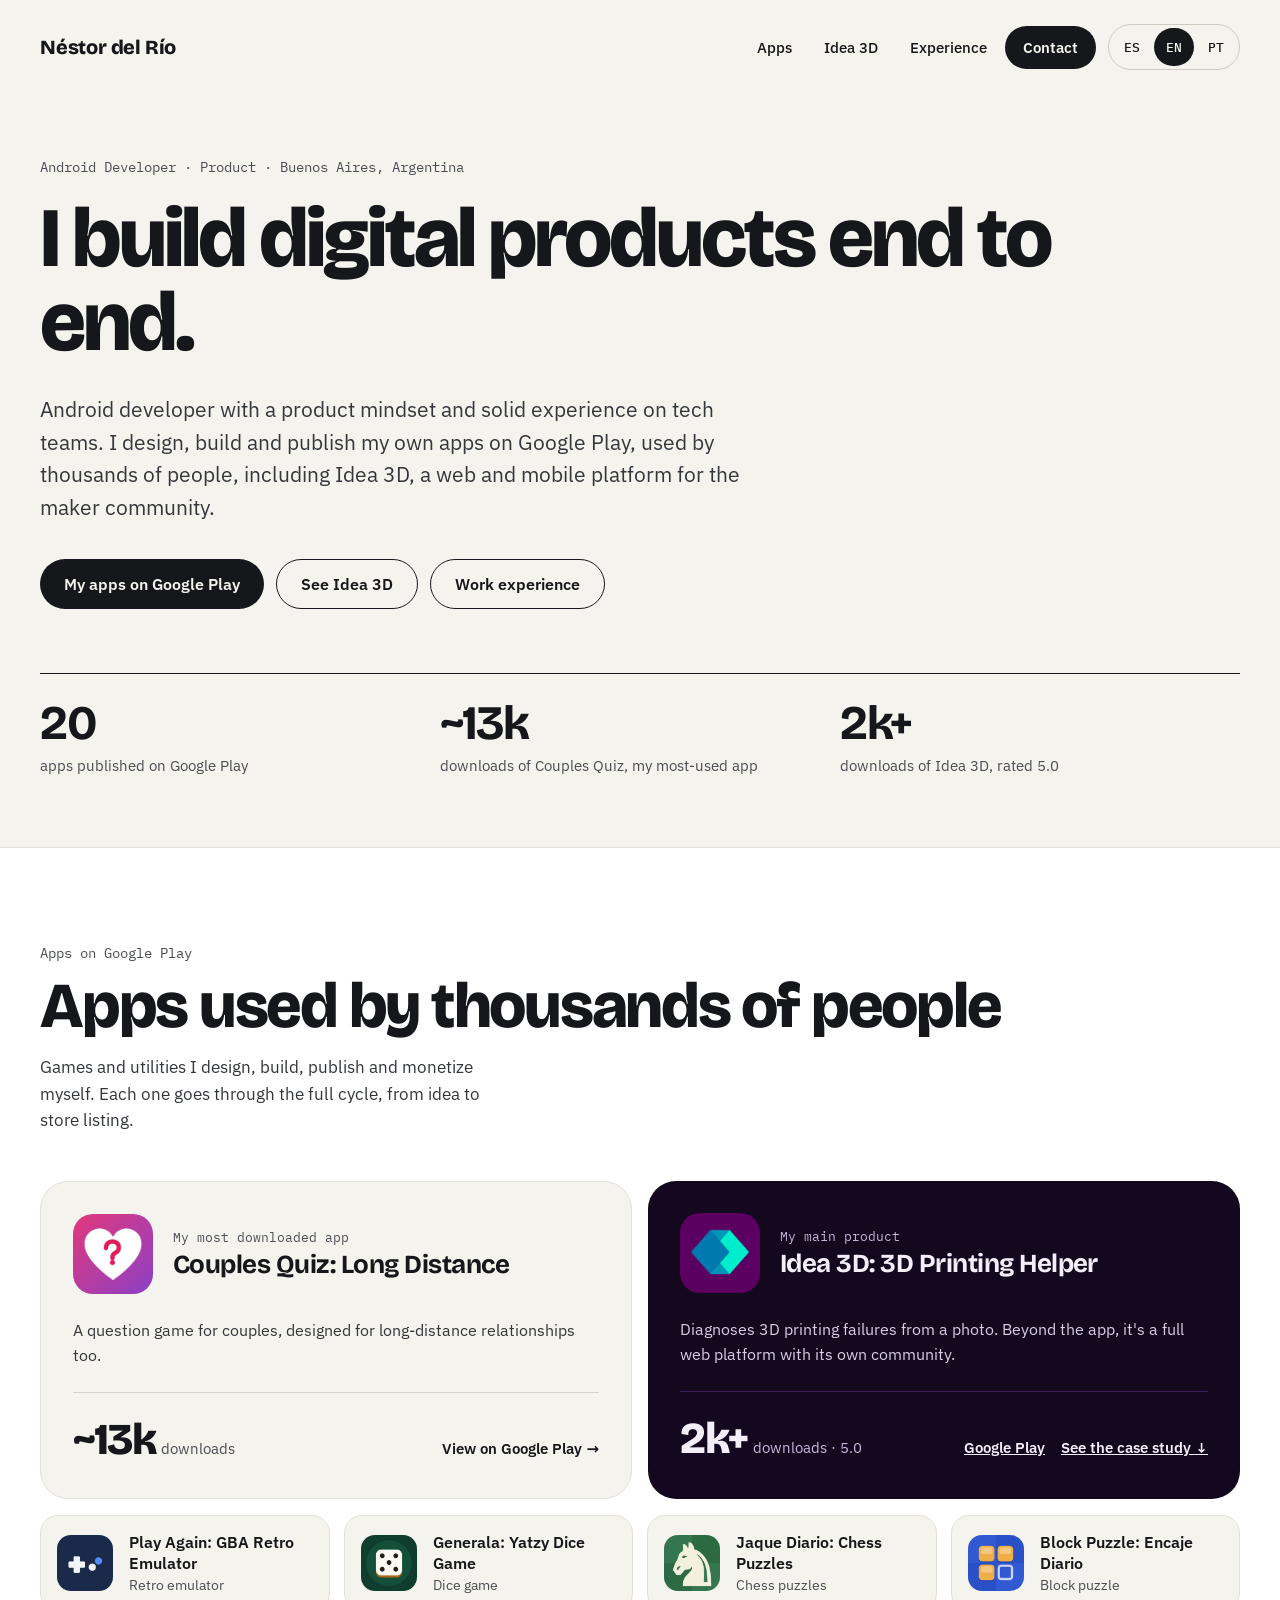
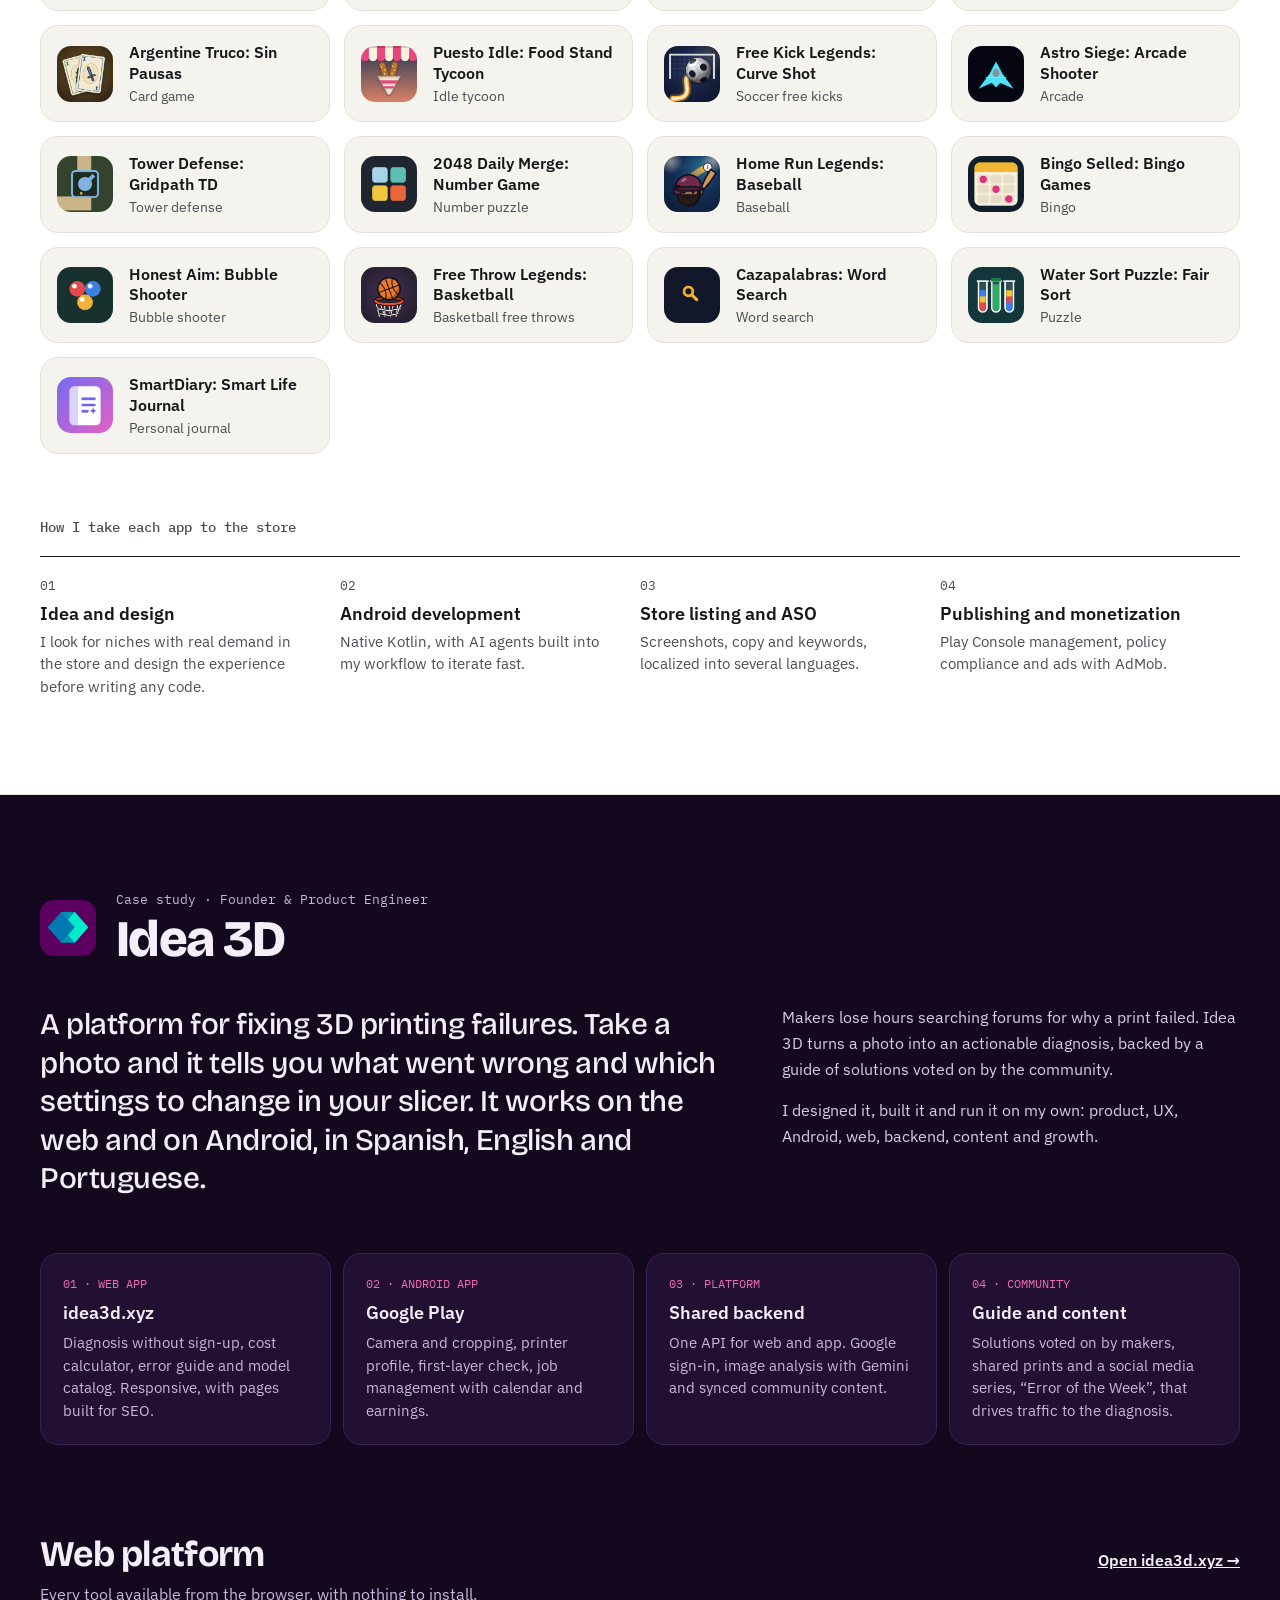
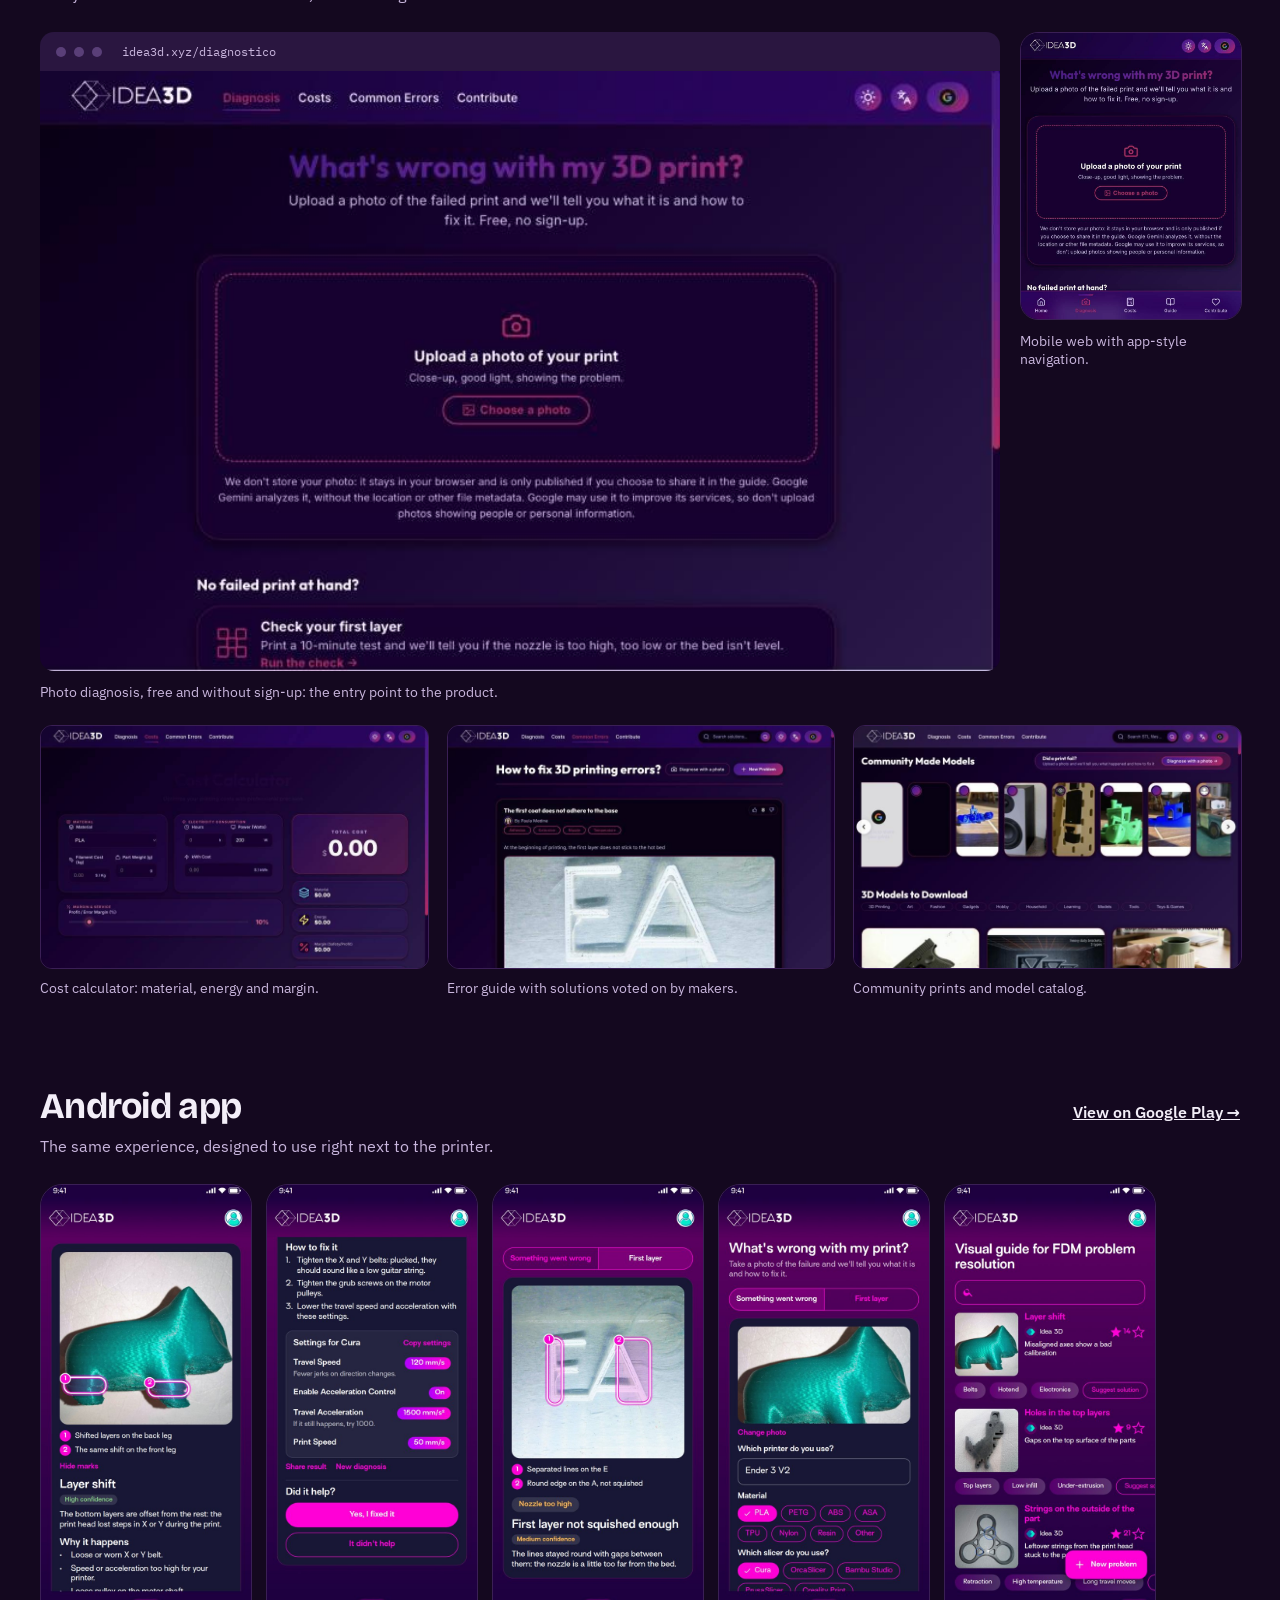
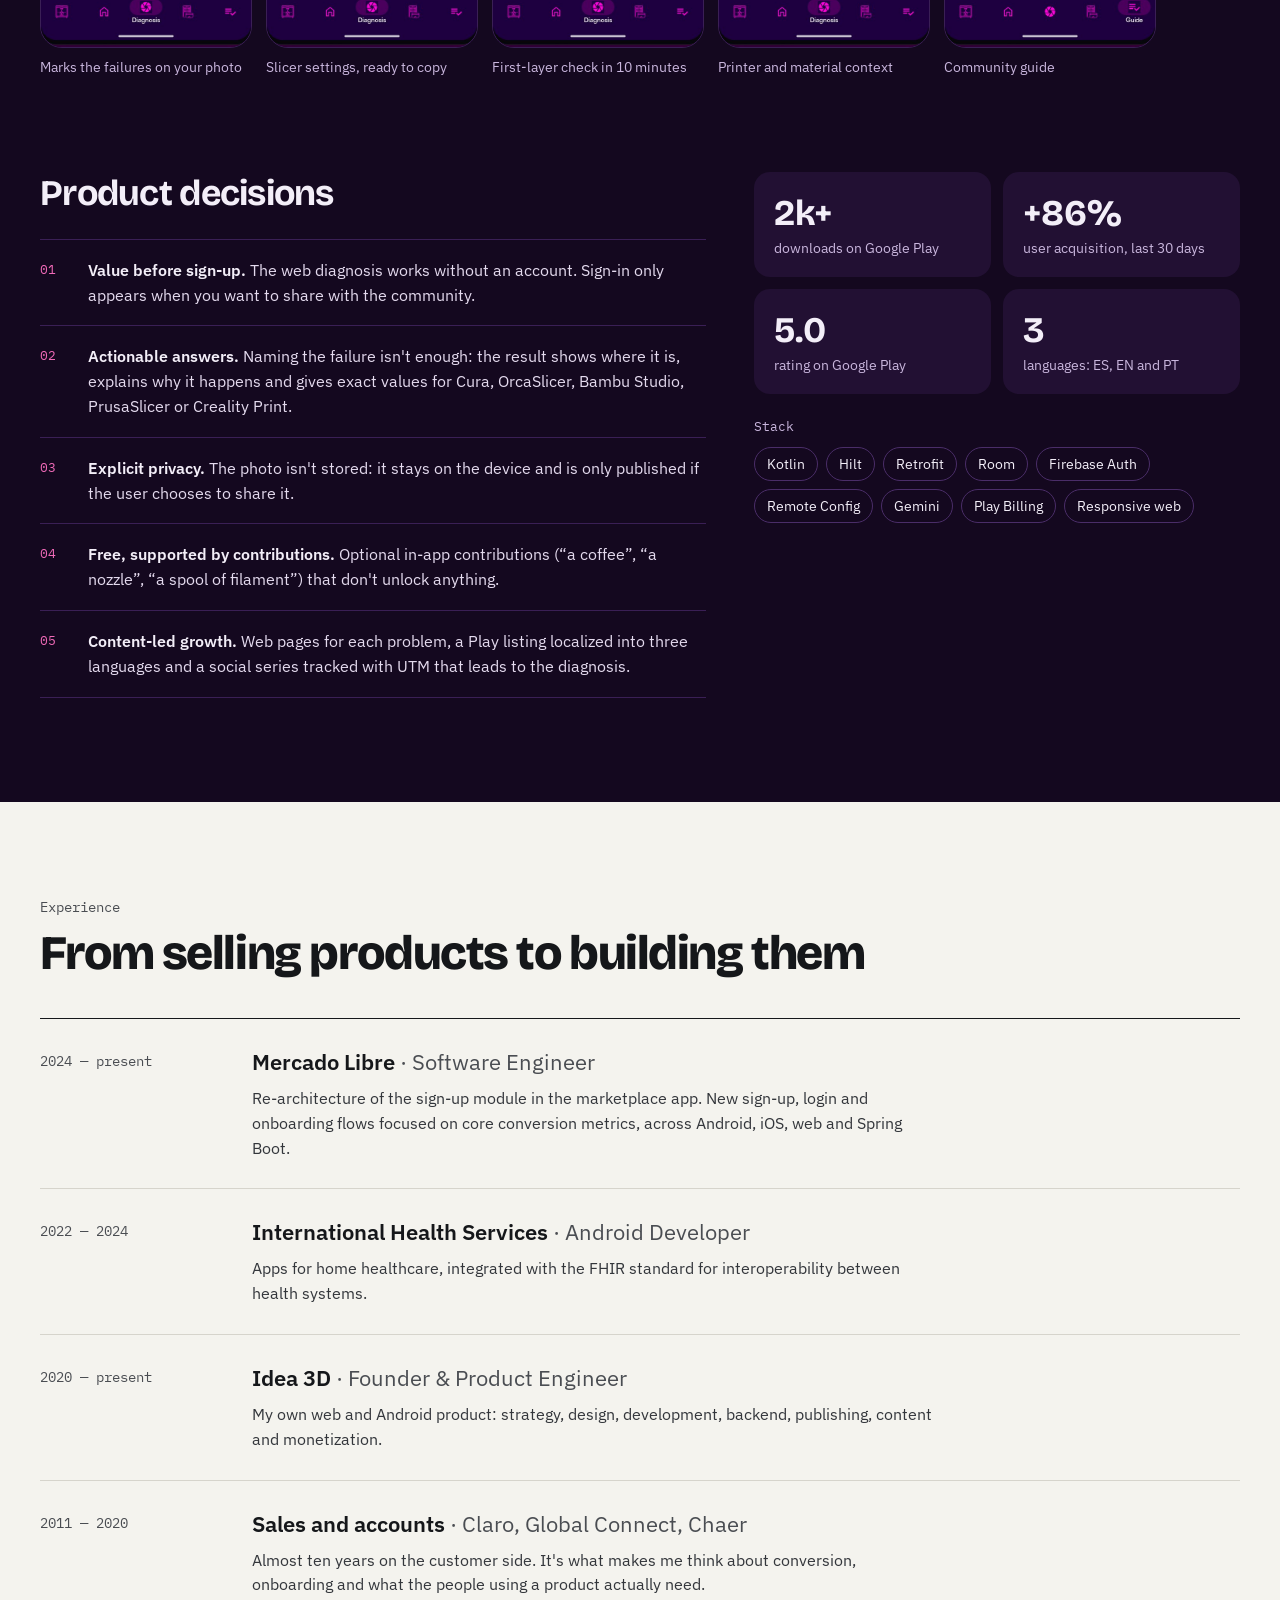
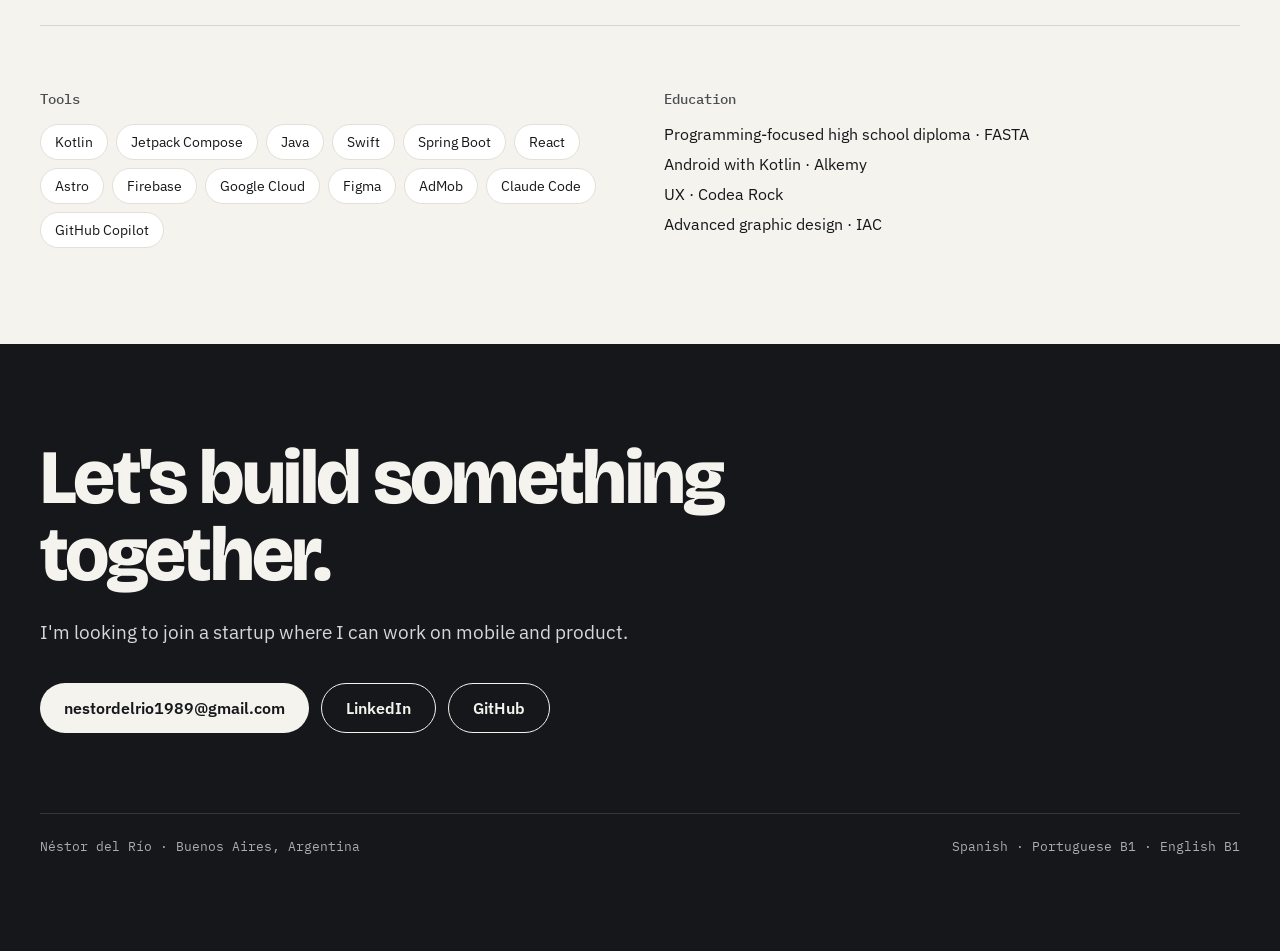
==== commit fb5947e9: "Agrega Block Puzzle: Encaje Diario - 20 apps publicadas en encabezado e imágenes para compartir  Co-" ====
--- a/en/index.html
+++ b/en/index.html
@@ -66,7 +66,7 @@
 </div>
 <div style="display: grid; grid-template-columns: repeat(auto-fit, minmax(220px, 1fr)); margin-top: 64px; border-top: 1.5px solid #15171A">
 <div style="padding: 20px 24px 0 0">
-<div style="font-family: 'Bricolage Grotesque', sans-serif; font-weight: 700; font-size: 48px; letter-spacing: -0.03em">19</div>
+<div style="font-family: 'Bricolage Grotesque', sans-serif; font-weight: 700; font-size: 48px; letter-spacing: -0.03em">20</div>
 <div style="font-size: 15px; color: #4A4D52; margin-top: 4px">apps published on Google Play</div>
 </div>
 <div style="padding: 20px 24px 0 0">
@@ -144,6 +144,13 @@
 <div style="min-width: 0">
 <div style="font-weight: 600; font-size: 16px; line-height: 1.3">Jaque Diario: Chess Puzzles</div>
 <div style="font-size: 14px; color: #4A4D52; margin-top: 3px">Chess puzzles</div>
+</div>
+</a>
+<a href="https://play.google.com/store/apps/details?id=com.nestordelrio.encajediario" style="display: flex; gap: 16px; align-items: center; padding: 16px; background: #F4F3EE; border: 1px solid #E2E0D8; border-radius: 18px; text-decoration: none; color: #15171A">
+<img src="/assets/img/icon-encaje.png" alt="" style="flex: 0 0 56px; width: 56px; height: 56px; border-radius: 14px">
+<div style="min-width: 0">
+<div style="font-weight: 600; font-size: 16px; line-height: 1.3">Block Puzzle: Encaje Diario</div>
+<div style="font-size: 14px; color: #4A4D52; margin-top: 3px">Block puzzle</div>
 </div>
 </a>
 <a href="https://play.google.com/store/apps/details?id=com.nestordelrio.truco" style="display: flex; gap: 16px; align-items: center; padding: 16px; background: #F4F3EE; border: 1px solid #E2E0D8; border-radius: 18px; text-decoration: none; color: #15171A">
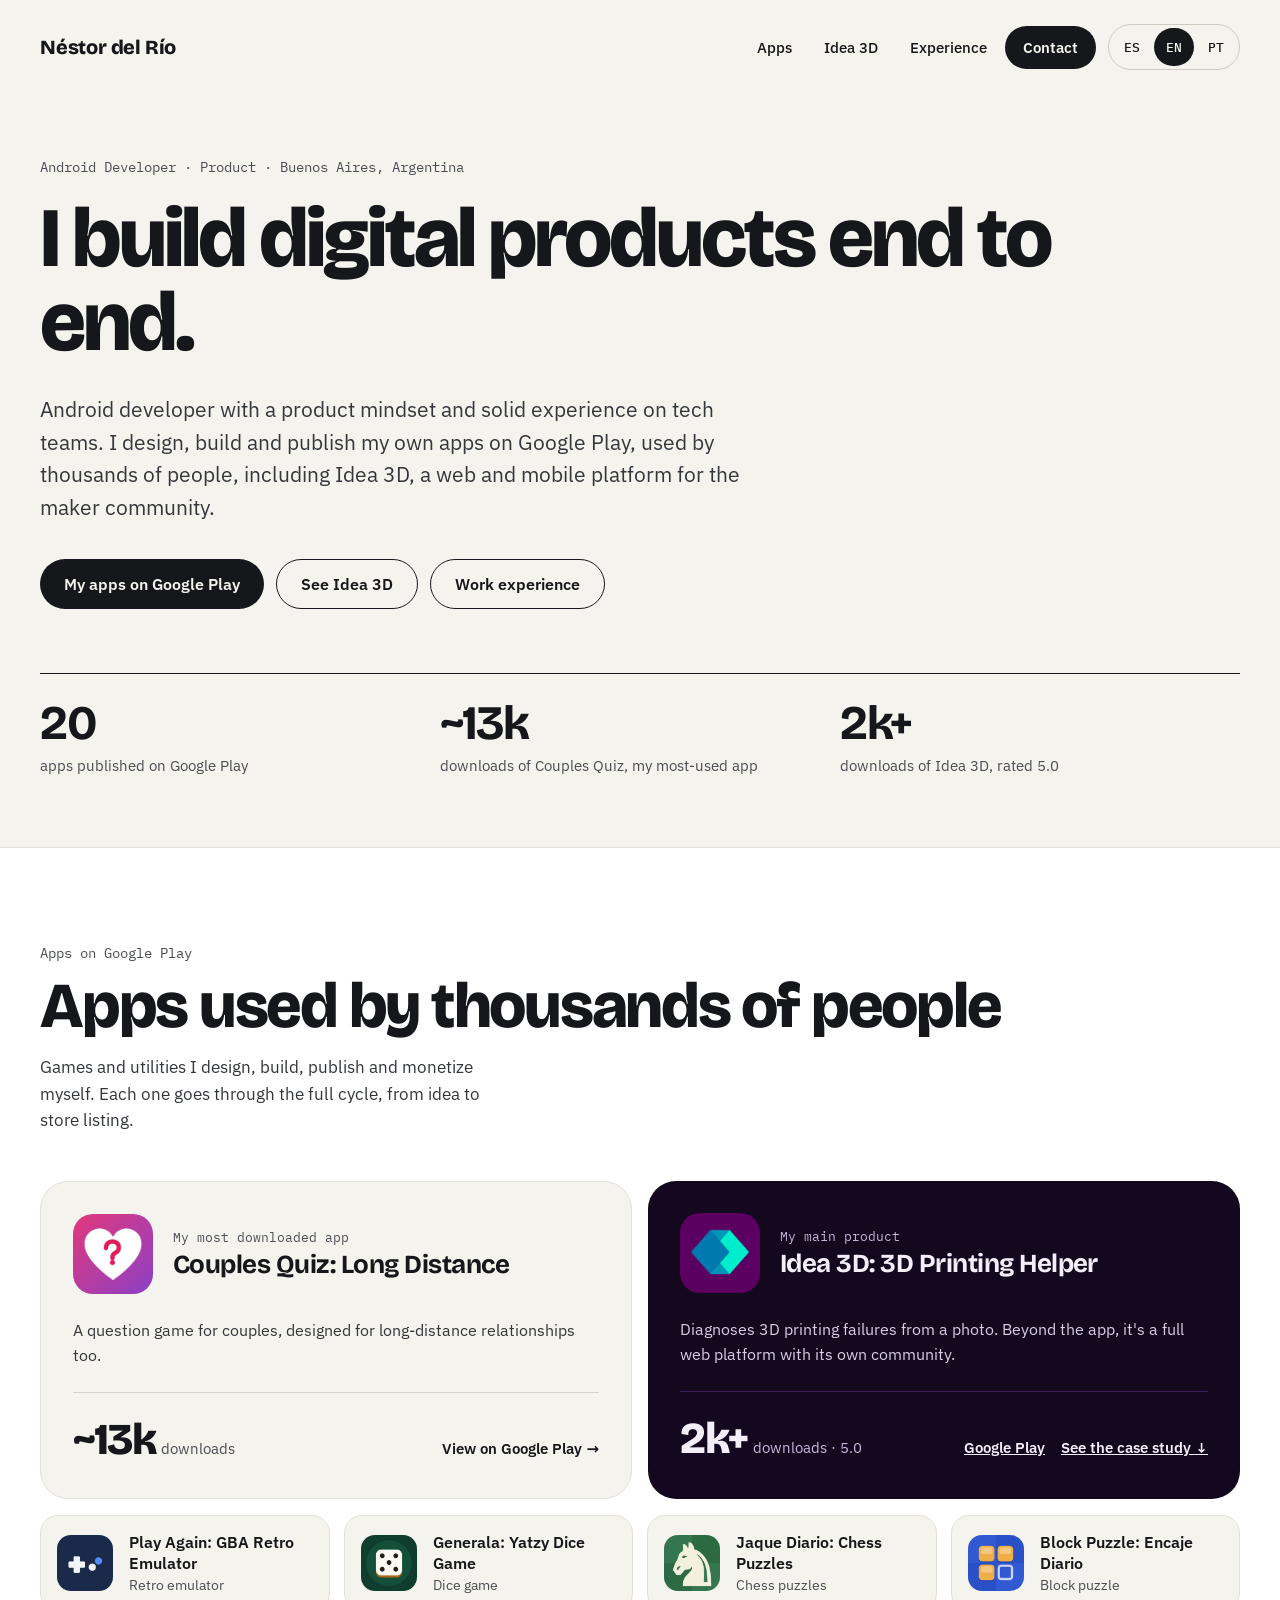
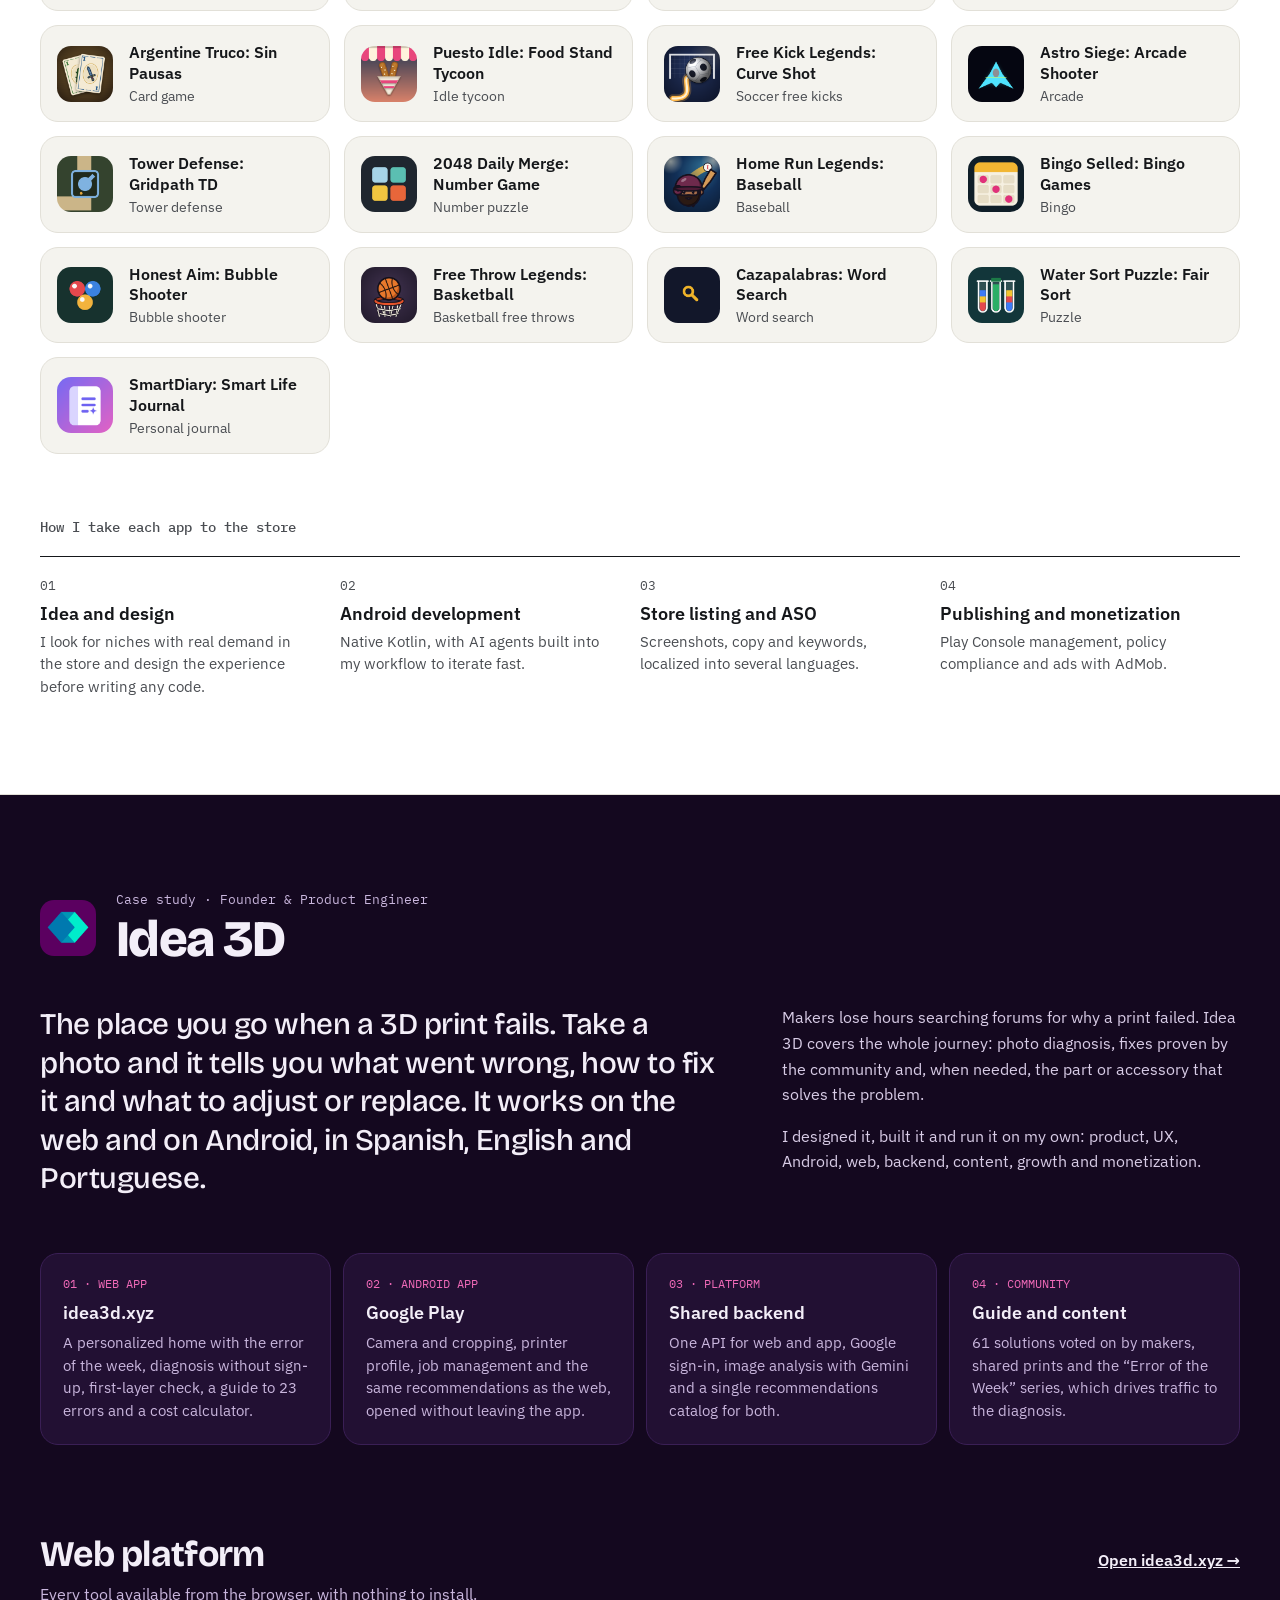
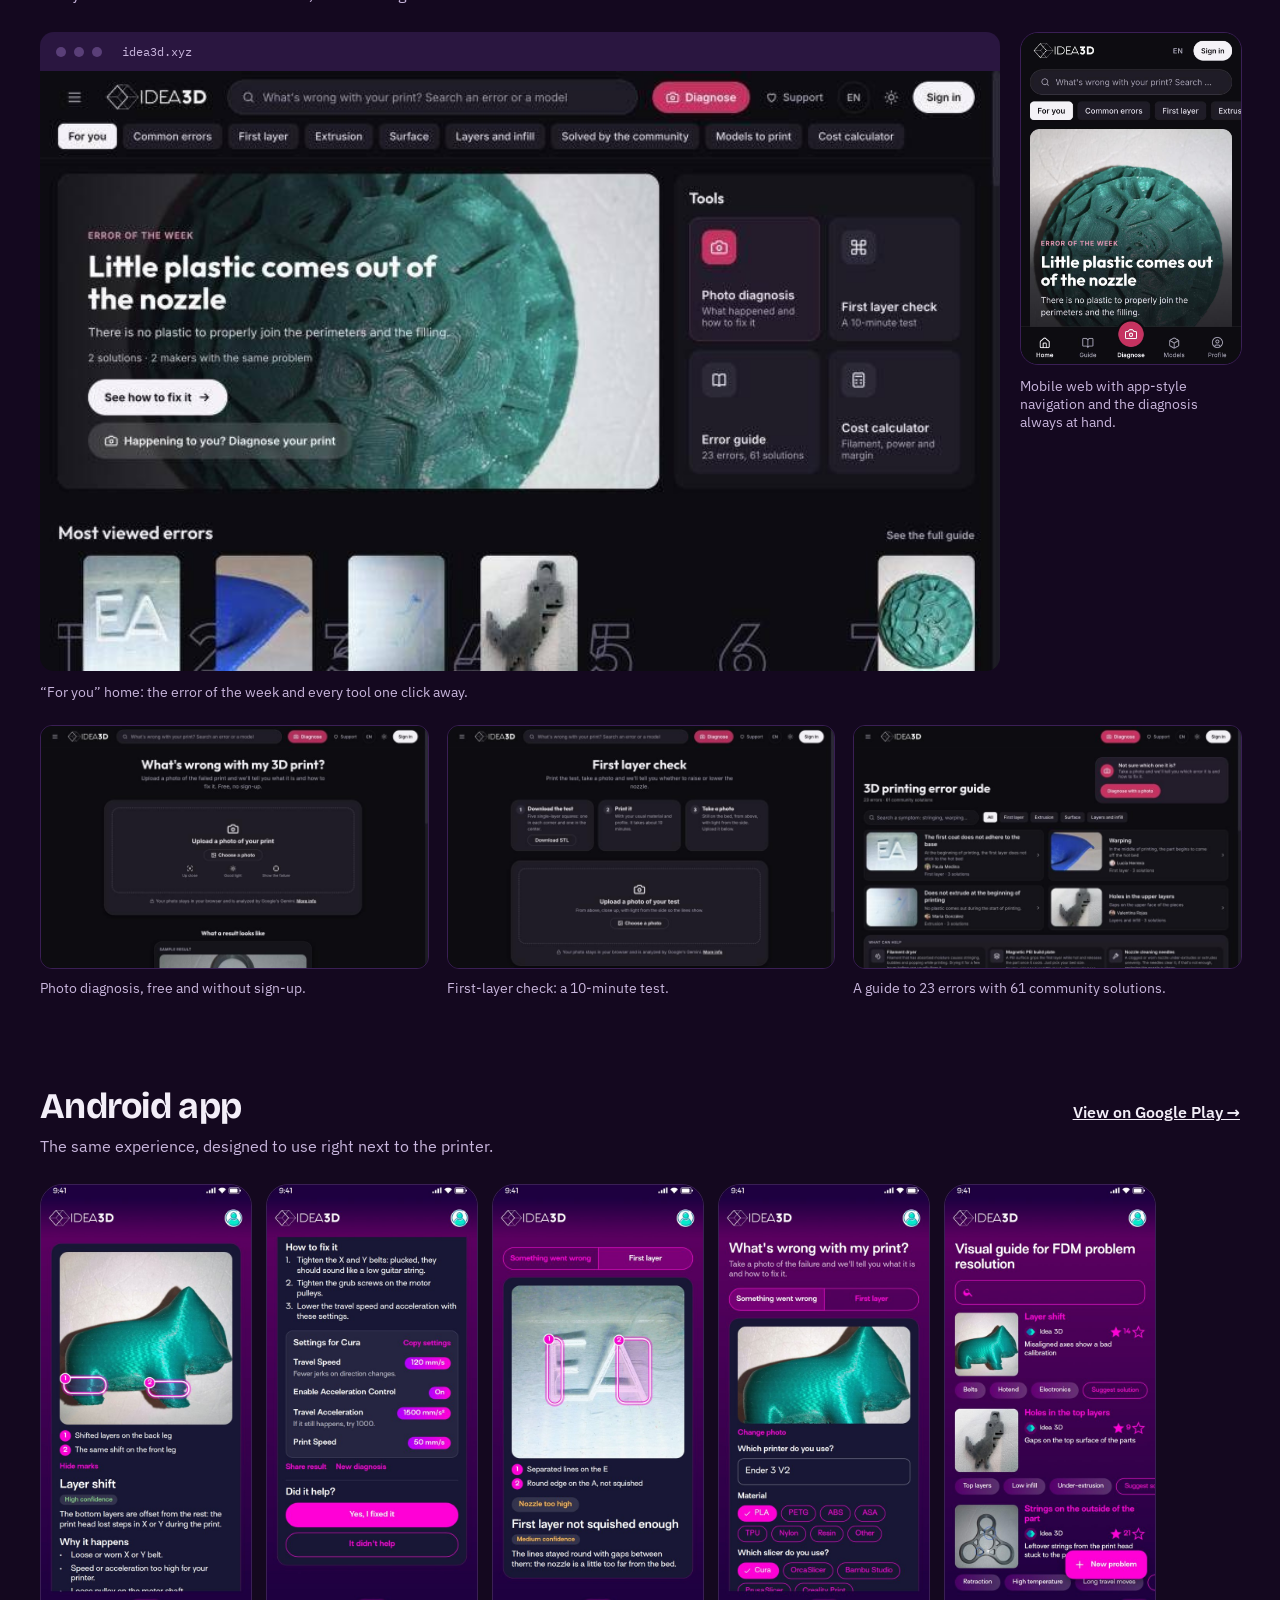
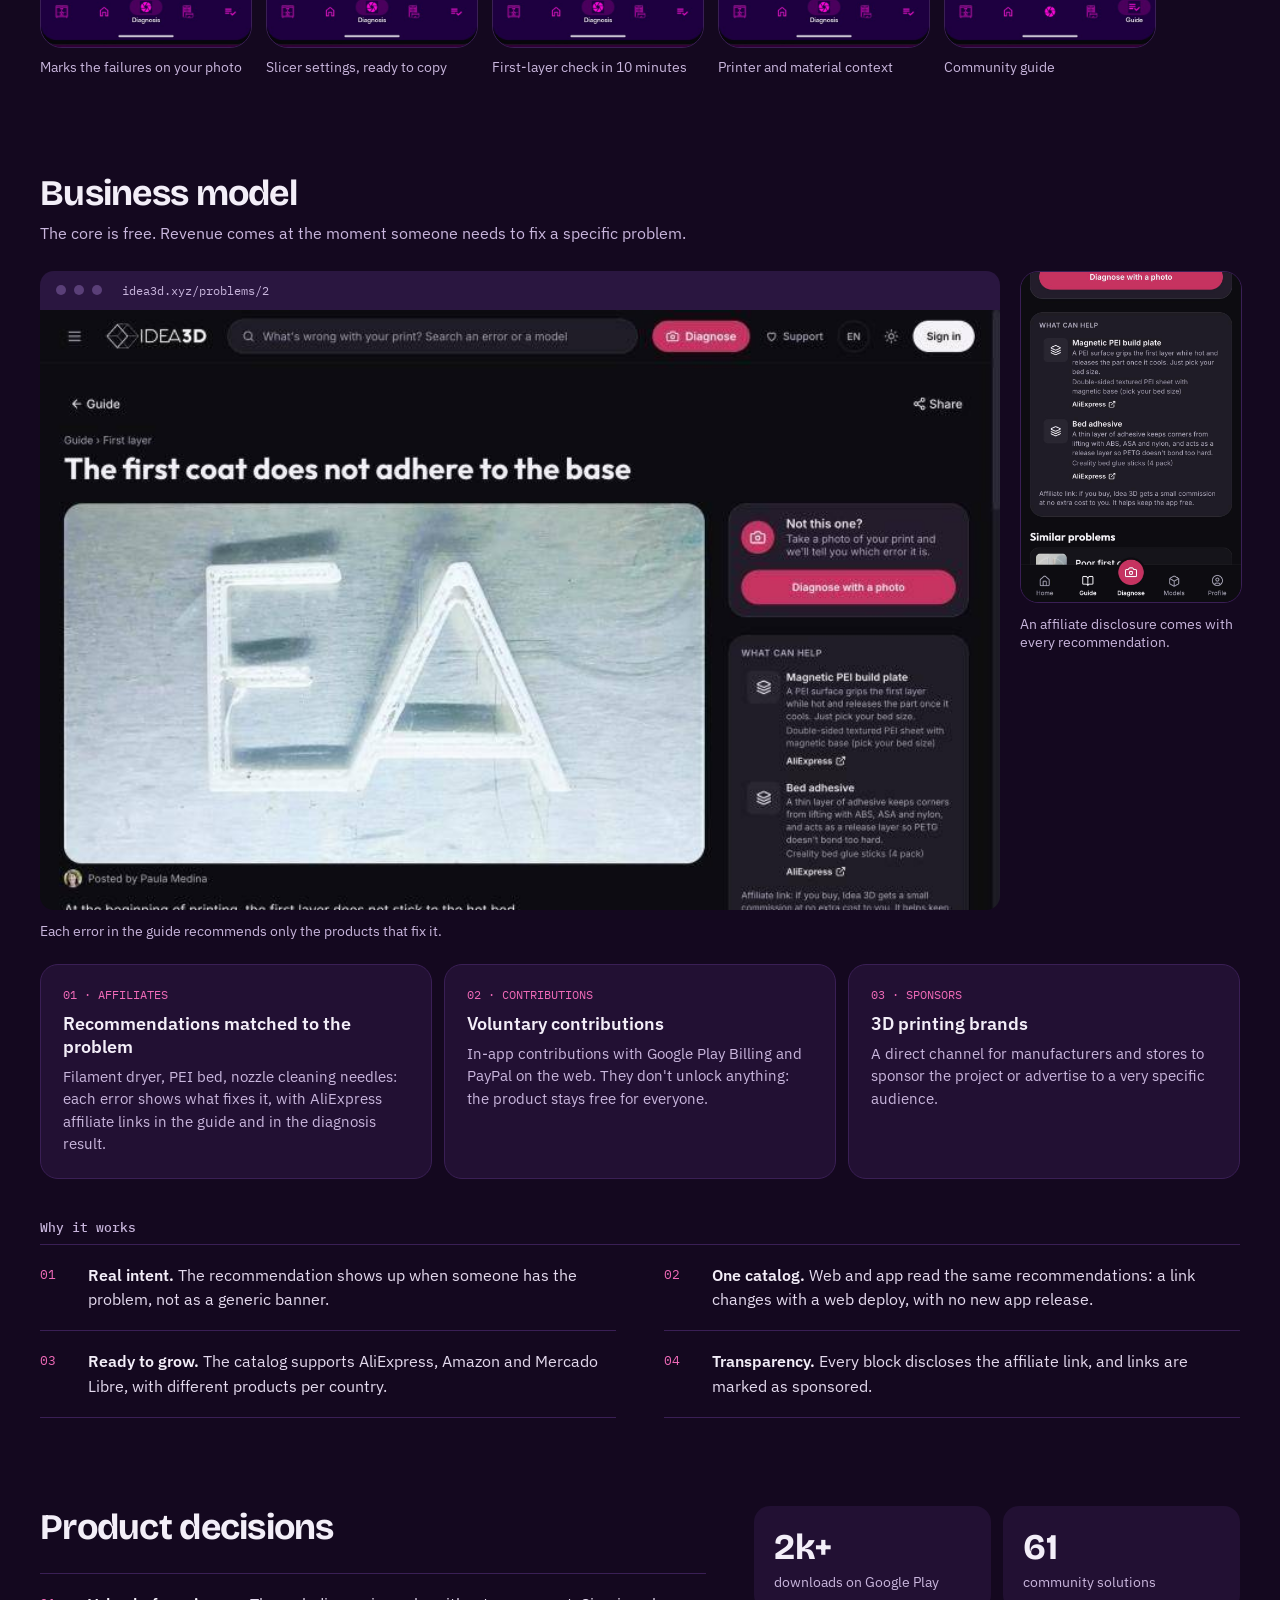
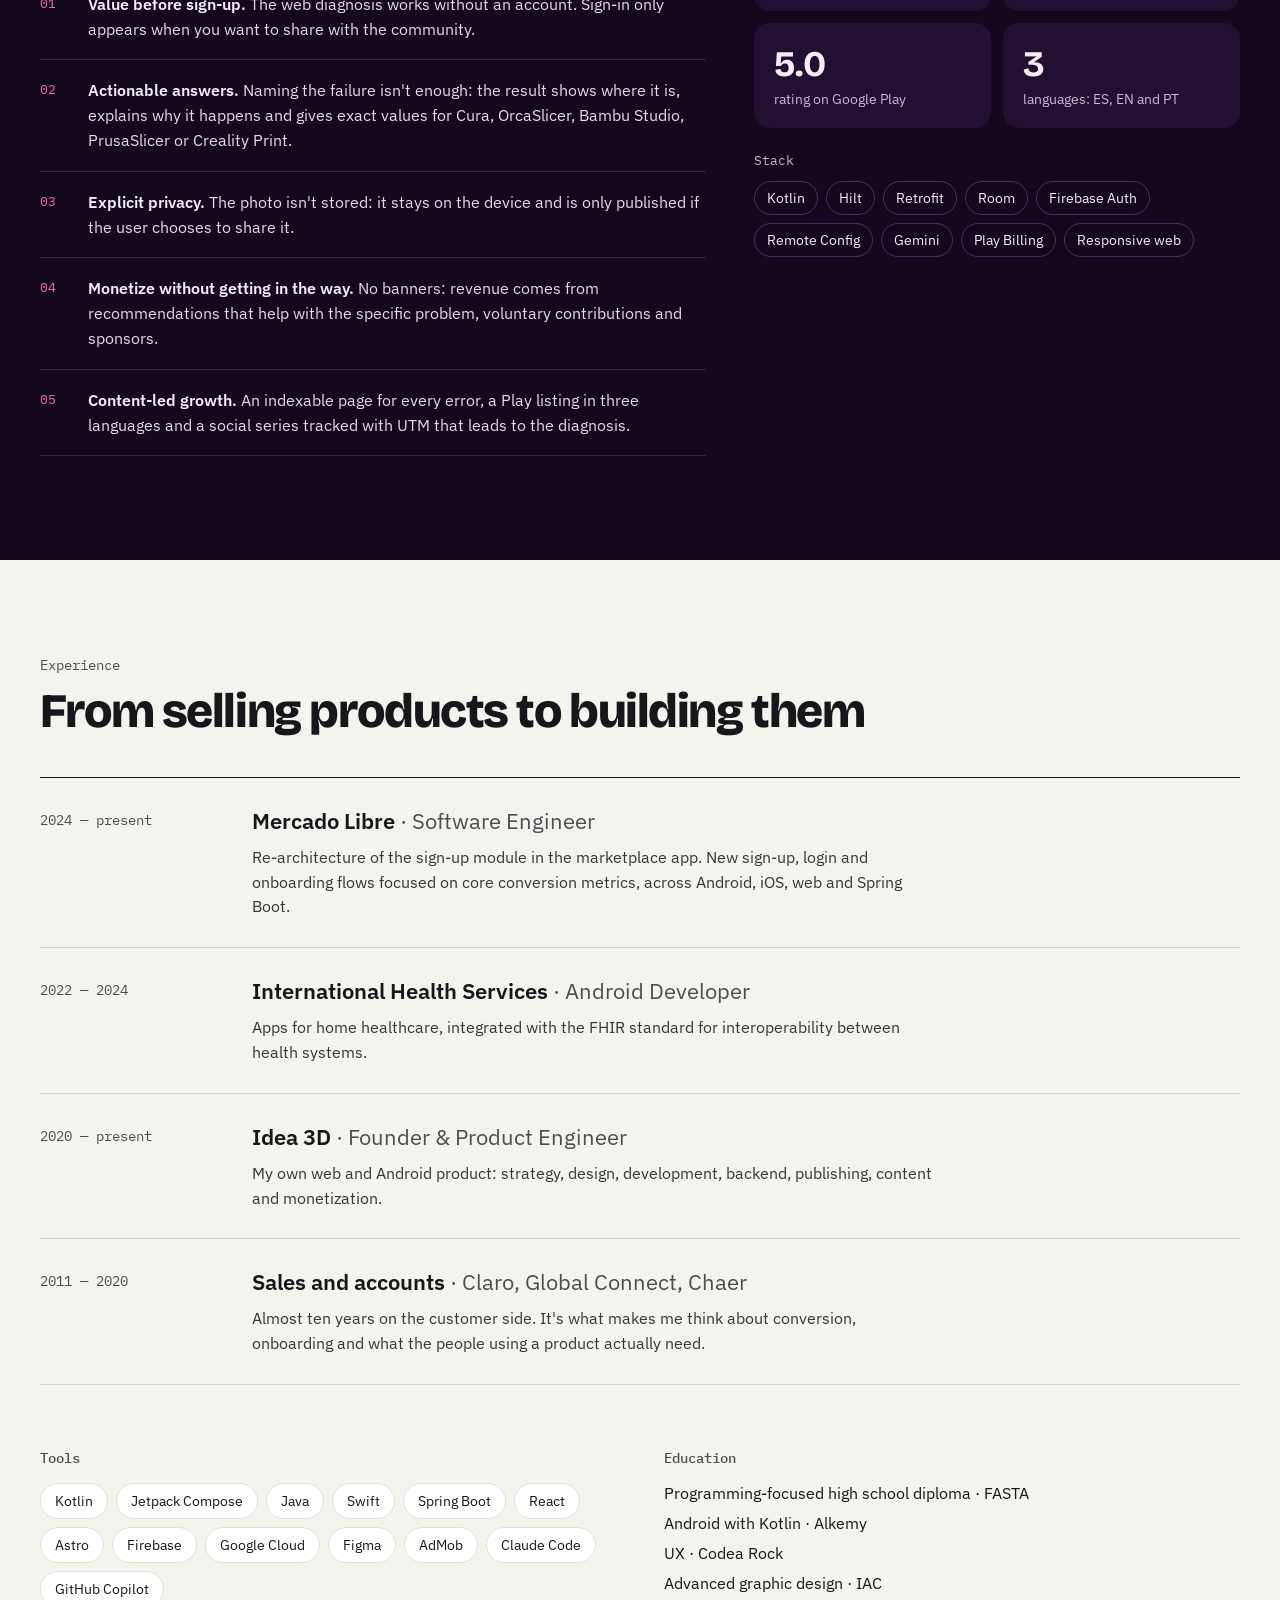
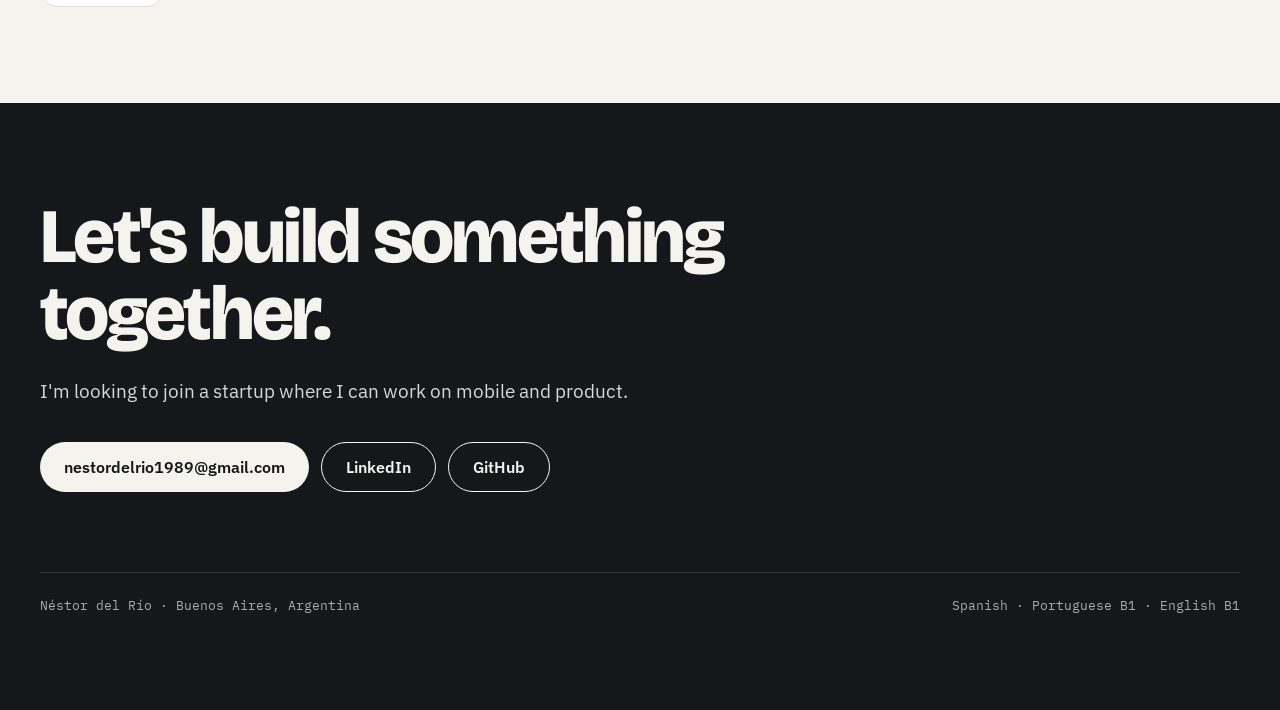
==== commit 88f1444d: "Actualiza el caso de Idea 3D: web nueva y modelo de negocio - Capturas nuevas de idea3d.xyz en españ" ====
--- a/en/index.html
+++ b/en/index.html
@@ -286,10 +286,10 @@
 </div>
 
 <div style="display: flex; flex-wrap: wrap; gap: 32px 64px; margin-top: 40px">
-<p style="flex: 1 1 520px; min-width: 0; margin: 0; font-family: 'Bricolage Grotesque', sans-serif; font-weight: 500; font-size: clamp(22px, 2.4vw, 30px); line-height: 1.28; letter-spacing: -0.015em">A platform for fixing 3D printing failures. Take a photo and it tells you what went wrong and which settings to change in your slicer. It works on the web and on Android, in Spanish, English and Portuguese.</p>
+<p style="flex: 1 1 520px; min-width: 0; margin: 0; font-family: 'Bricolage Grotesque', sans-serif; font-weight: 500; font-size: clamp(22px, 2.4vw, 30px); line-height: 1.28; letter-spacing: -0.015em">The place you go when a 3D print fails. Take a photo and it tells you what went wrong, how to fix it and what to adjust or replace. It works on the web and on Android, in Spanish, English and Portuguese.</p>
 <div style="flex: 1 1 300px; min-width: 0; font-size: 16px; line-height: 1.6; color: #D8CCE6">
-<p style="margin: 0">Makers lose hours searching forums for why a print failed. Idea 3D turns a photo into an actionable diagnosis, backed by a guide of solutions voted on by the community.</p>
-<p style="margin: 16px 0 0">I designed it, built it and run it on my own: product, UX, Android, web, backend, content and growth.</p>
+<p style="margin: 0">Makers lose hours searching forums for why a print failed. Idea 3D covers the whole journey: photo diagnosis, fixes proven by the community and, when needed, the part or accessory that solves the problem.</p>
+<p style="margin: 16px 0 0">I designed it, built it and run it on my own: product, UX, Android, web, backend, content, growth and monetization.</p>
 </div>
 </div>
 
@@ -297,22 +297,22 @@
 <div style="background: #221033; border: 1px solid #3A1F55; border-radius: 18px; padding: 22px">
 <div style="font-family: 'IBM Plex Mono', monospace; font-size: 12px; color: #F06AB8">01 · WEB APP</div>
 <div style="font-weight: 600; font-size: 18px; margin-top: 10px">idea3d.xyz</div>
-<p style="margin: 8px 0 0; font-size: 15px; line-height: 1.5; color: #C9B6DD">Diagnosis without sign-up, cost calculator, error guide and model catalog. Responsive, with pages built for SEO.</p>
+<p style="margin: 8px 0 0; font-size: 15px; line-height: 1.5; color: #C9B6DD">A personalized home with the error of the week, diagnosis without sign-up, first-layer check, a guide to 23 errors and a cost calculator.</p>
 </div>
 <div style="background: #221033; border: 1px solid #3A1F55; border-radius: 18px; padding: 22px">
 <div style="font-family: 'IBM Plex Mono', monospace; font-size: 12px; color: #F06AB8">02 · ANDROID APP</div>
 <div style="font-weight: 600; font-size: 18px; margin-top: 10px">Google Play</div>
-<p style="margin: 8px 0 0; font-size: 15px; line-height: 1.5; color: #C9B6DD">Camera and cropping, printer profile, first-layer check, job management with calendar and earnings.</p>
+<p style="margin: 8px 0 0; font-size: 15px; line-height: 1.5; color: #C9B6DD">Camera and cropping, printer profile, job management and the same recommendations as the web, opened without leaving the app.</p>
 </div>
 <div style="background: #221033; border: 1px solid #3A1F55; border-radius: 18px; padding: 22px">
 <div style="font-family: 'IBM Plex Mono', monospace; font-size: 12px; color: #F06AB8">03 · PLATFORM</div>
 <div style="font-weight: 600; font-size: 18px; margin-top: 10px">Shared backend</div>
-<p style="margin: 8px 0 0; font-size: 15px; line-height: 1.5; color: #C9B6DD">One API for web and app. Google sign-in, image analysis with Gemini and synced community content.</p>
+<p style="margin: 8px 0 0; font-size: 15px; line-height: 1.5; color: #C9B6DD">One API for web and app, Google sign-in, image analysis with Gemini and a single recommendations catalog for both.</p>
 </div>
 <div style="background: #221033; border: 1px solid #3A1F55; border-radius: 18px; padding: 22px">
 <div style="font-family: 'IBM Plex Mono', monospace; font-size: 12px; color: #F06AB8">04 · COMMUNITY</div>
 <div style="font-weight: 600; font-size: 18px; margin-top: 10px">Guide and content</div>
-<p style="margin: 8px 0 0; font-size: 15px; line-height: 1.5; color: #C9B6DD">Solutions voted on by makers, shared prints and a social media series, “Error of the Week”, that drives traffic to the diagnosis.</p>
+<p style="margin: 8px 0 0; font-size: 15px; line-height: 1.5; color: #C9B6DD">61 solutions voted on by makers, shared prints and the “Error of the Week” series, which drives traffic to the diagnosis.</p>
 </div>
 </div>
 
@@ -330,28 +330,28 @@
 <span style="width: 10px; height: 10px; border-radius: 50%; background: #5A3F78"></span>
 <span style="width: 10px; height: 10px; border-radius: 50%; background: #5A3F78"></span>
 <span style="width: 10px; height: 10px; border-radius: 50%; background: #5A3F78"></span>
-<span style="margin-left: 12px; font-family: 'IBM Plex Mono', monospace; font-size: 12px; color: #C9B6DD">idea3d.xyz/diagnostico</span>
-</div>
-<img src="/assets/img/web-en-diagnostico.jpg" alt="Idea 3D diagnosis page on desktop: upload a photo of the failed print" style="display: block; width: 100%; height: auto; border-radius: 0 0 14px 14px">
-<figcaption style="margin-top: 12px; font-size: 14px; color: #C9B6DD">Photo diagnosis, free and without sign-up: the entry point to the product.</figcaption>
+<span style="margin-left: 12px; font-family: 'IBM Plex Mono', monospace; font-size: 12px; color: #C9B6DD">idea3d.xyz</span>
+</div>
+<img src="/assets/img/web2-en-home.jpg" alt="Idea 3D home on desktop: the error of the week and shortcuts to the tools" style="display: block; width: 100%; height: auto; border-radius: 0 0 14px 14px">
+<figcaption style="margin-top: 12px; font-size: 14px; color: #C9B6DD">“For you” home: the error of the week and every tool one click away.</figcaption>
 </figure>
 <figure style="flex: 1 1 220px; max-width: 300px; min-width: 0; margin: 0">
-<img src="/assets/img/web-en-mobile.jpg" alt="The same diagnosis page on a phone, with bottom navigation" style="display: block; width: 100%; height: auto; border-radius: 18px; border: 1px solid #3A1F55">
-<figcaption style="margin-top: 12px; font-size: 14px; color: #C9B6DD">Mobile web with app-style navigation.</figcaption>
+<img src="/assets/img/web2-en-home-m.jpg" alt="Idea 3D home on a phone, with bottom navigation and the diagnosis in the center" style="display: block; width: 100%; height: auto; border-radius: 18px; border: 1px solid #3A1F55">
+<figcaption style="margin-top: 12px; font-size: 14px; color: #C9B6DD">Mobile web with app-style navigation and the diagnosis always at hand.</figcaption>
 </figure>
 </div>
 <div style="display: grid; grid-template-columns: repeat(auto-fit, minmax(260px, 1fr)); gap: 20px; margin-top: 24px">
 <figure style="margin: 0">
-<img src="/assets/img/web-en-costos.jpg" alt="3D printing cost calculator with material, power usage and margin" style="display: block; width: 100%; height: auto; border-radius: 12px; border: 1px solid #3A1F55">
-<figcaption style="margin-top: 10px; font-size: 14px; color: #C9B6DD">Cost calculator: material, energy and margin.</figcaption>
+<img src="/assets/img/web2-en-diag.jpg" alt="Diagnosis page to upload a photo of the failed print" style="display: block; width: 100%; height: auto; border-radius: 12px; border: 1px solid #3A1F55">
+<figcaption style="margin-top: 10px; font-size: 14px; color: #C9B6DD">Photo diagnosis, free and without sign-up.</figcaption>
 </figure>
 <figure style="margin: 0">
-<img src="/assets/img/web-en-guia.jpg" alt="3D printing error guide with community solutions and votes" style="display: block; width: 100%; height: auto; border-radius: 12px; border: 1px solid #3A1F55">
-<figcaption style="margin-top: 10px; font-size: 14px; color: #C9B6DD">Error guide with solutions voted on by makers.</figcaption>
+<img src="/assets/img/web2-en-capa.jpg" alt="First-layer check in three steps: download the test, print it and take a photo" style="display: block; width: 100%; height: auto; border-radius: 12px; border: 1px solid #3A1F55">
+<figcaption style="margin-top: 10px; font-size: 14px; color: #C9B6DD">First-layer check: a 10-minute test.</figcaption>
 </figure>
 <figure style="margin: 0">
-<img src="/assets/img/web-en-inicio.jpg" alt="Idea 3D home with community prints and models to download" style="display: block; width: 100%; height: auto; border-radius: 12px; border: 1px solid #3A1F55">
-<figcaption style="margin-top: 10px; font-size: 14px; color: #C9B6DD">Community prints and model catalog.</figcaption>
+<img src="/assets/img/web2-en-guia.jpg" alt="Error guide with filters by area and recommended products" style="display: block; width: 100%; height: auto; border-radius: 12px; border: 1px solid #3A1F55">
+<figcaption style="margin-top: 10px; font-size: 14px; color: #C9B6DD">A guide to 23 errors with 61 community solutions.</figcaption>
 </figure>
 </div>
 </div>
@@ -388,6 +388,67 @@
 </div>
 </div>
 
+<div style="margin-top: 88px">
+<div>
+<h3 style="margin: 0; font-family: 'Bricolage Grotesque', sans-serif; font-weight: 700; font-size: clamp(26px, 3vw, 36px); letter-spacing: -0.02em">Business model</h3>
+<p style="margin: 8px 0 0; font-size: 16px; color: #C9B6DD; max-width: 720px">The core is free. Revenue comes at the moment someone needs to fix a specific problem.</p>
+</div>
+<div style="display: flex; flex-wrap: wrap; gap: 20px; margin-top: 28px; align-items: flex-start">
+<figure style="flex: 999 1 640px; min-width: 0; margin: 0">
+<div style="background: #2A1640; border-radius: 14px 14px 0 0; padding: 12px 16px; display: flex; gap: 8px; align-items: center">
+<span style="width: 10px; height: 10px; border-radius: 50%; background: #5A3F78"></span>
+<span style="width: 10px; height: 10px; border-radius: 50%; background: #5A3F78"></span>
+<span style="width: 10px; height: 10px; border-radius: 50%; background: #5A3F78"></span>
+<span style="margin-left: 12px; font-family: 'IBM Plex Mono', monospace; font-size: 12px; color: #C9B6DD">idea3d.xyz/problems/2</span>
+</div>
+<img src="/assets/img/web2-en-problema.jpg" alt="Guide error page with the “What can help” block and recommended products" style="display: block; width: 100%; height: auto; border-radius: 0 0 14px 14px">
+<figcaption style="margin-top: 12px; font-size: 14px; color: #C9B6DD">Each error in the guide recommends only the products that fix it.</figcaption>
+</figure>
+<figure style="flex: 1 1 220px; max-width: 300px; min-width: 0; margin: 0">
+<img src="/assets/img/web2-en-afil-m.jpg" alt="Recommended products on a phone, with the affiliate link disclosure" style="display: block; width: 100%; height: auto; border-radius: 18px; border: 1px solid #3A1F55">
+<figcaption style="margin-top: 12px; font-size: 14px; color: #C9B6DD">An affiliate disclosure comes with every recommendation.</figcaption>
+</figure>
+</div>
+<div style="display: grid; grid-template-columns: repeat(auto-fit, minmax(260px, 1fr)); gap: 12px; margin-top: 24px">
+<div style="background: #221033; border: 1px solid #3A1F55; border-radius: 18px; padding: 22px">
+<div style="font-family: 'IBM Plex Mono', monospace; font-size: 12px; color: #F06AB8">01 · AFFILIATES</div>
+<div style="font-weight: 600; font-size: 18px; margin-top: 10px">Recommendations matched to the problem</div>
+<p style="margin: 8px 0 0; font-size: 15px; line-height: 1.5; color: #C9B6DD">Filament dryer, PEI bed, nozzle cleaning needles: each error shows what fixes it, with AliExpress affiliate links in the guide and in the diagnosis result.</p>
+</div>
+<div style="background: #221033; border: 1px solid #3A1F55; border-radius: 18px; padding: 22px">
+<div style="font-family: 'IBM Plex Mono', monospace; font-size: 12px; color: #F06AB8">02 · CONTRIBUTIONS</div>
+<div style="font-weight: 600; font-size: 18px; margin-top: 10px">Voluntary contributions</div>
+<p style="margin: 8px 0 0; font-size: 15px; line-height: 1.5; color: #C9B6DD">In-app contributions with Google Play Billing and PayPal on the web. They don't unlock anything: the product stays free for everyone.</p>
+</div>
+<div style="background: #221033; border: 1px solid #3A1F55; border-radius: 18px; padding: 22px">
+<div style="font-family: 'IBM Plex Mono', monospace; font-size: 12px; color: #F06AB8">03 · SPONSORS</div>
+<div style="font-weight: 600; font-size: 18px; margin-top: 10px">3D printing brands</div>
+<p style="margin: 8px 0 0; font-size: 15px; line-height: 1.5; color: #C9B6DD">A direct channel for manufacturers and stores to sponsor the project or advertise to a very specific audience.</p>
+</div>
+</div>
+<div style="margin-top: 40px">
+<h4 style="margin: 0 0 8px; font-family: 'IBM Plex Mono', monospace; font-size: 13px; font-weight: 500; color: #C9B6DD">Why it works</h4>
+<div style="display: grid; grid-template-columns: repeat(auto-fit, minmax(min(100%, 420px), 1fr)); column-gap: 48px; border-top: 1px solid #3A1F55">
+<div style="display: flex; gap: 20px; padding: 18px 0; border-bottom: 1px solid #3A1F55">
+<span style="flex: 0 0 28px; font-family: 'IBM Plex Mono', monospace; font-size: 13px; color: #F06AB8; padding-top: 3px">01</span>
+<p style="margin: 0; font-size: 16px; line-height: 1.55; color: #E4DAEE"><strong style="color: #F3EEF8">Real intent.</strong> The recommendation shows up when someone has the problem, not as a generic banner.</p>
+</div>
+<div style="display: flex; gap: 20px; padding: 18px 0; border-bottom: 1px solid #3A1F55">
+<span style="flex: 0 0 28px; font-family: 'IBM Plex Mono', monospace; font-size: 13px; color: #F06AB8; padding-top: 3px">02</span>
+<p style="margin: 0; font-size: 16px; line-height: 1.55; color: #E4DAEE"><strong style="color: #F3EEF8">One catalog.</strong> Web and app read the same recommendations: a link changes with a web deploy, with no new app release.</p>
+</div>
+<div style="display: flex; gap: 20px; padding: 18px 0; border-bottom: 1px solid #3A1F55">
+<span style="flex: 0 0 28px; font-family: 'IBM Plex Mono', monospace; font-size: 13px; color: #F06AB8; padding-top: 3px">03</span>
+<p style="margin: 0; font-size: 16px; line-height: 1.55; color: #E4DAEE"><strong style="color: #F3EEF8">Ready to grow.</strong> The catalog supports AliExpress, Amazon and Mercado Libre, with different products per country.</p>
+</div>
+<div style="display: flex; gap: 20px; padding: 18px 0; border-bottom: 1px solid #3A1F55">
+<span style="flex: 0 0 28px; font-family: 'IBM Plex Mono', monospace; font-size: 13px; color: #F06AB8; padding-top: 3px">04</span>
+<p style="margin: 0; font-size: 16px; line-height: 1.55; color: #E4DAEE"><strong style="color: #F3EEF8">Transparency.</strong> Every block discloses the affiliate link, and links are marked as sponsored.</p>
+</div>
+</div>
+</div>
+</div>
+
 <div style="display: flex; flex-wrap: wrap; gap: 48px; margin-top: 88px">
 <div style="flex: 1 1 520px; min-width: 0">
 <h3 style="margin: 0 0 24px; font-family: 'Bricolage Grotesque', sans-serif; font-weight: 700; font-size: clamp(26px, 3vw, 36px); letter-spacing: -0.02em">Product decisions</h3>
@@ -406,11 +467,11 @@
 </div>
 <div style="display: flex; gap: 20px; padding: 18px 0; border-bottom: 1px solid #3A1F55">
 <span style="flex: 0 0 28px; font-family: 'IBM Plex Mono', monospace; font-size: 13px; color: #F06AB8; padding-top: 3px">04</span>
-<p style="margin: 0; font-size: 16px; line-height: 1.55; color: #E4DAEE"><strong style="color: #F3EEF8">Free, supported by contributions.</strong> Optional in-app contributions (“a coffee”, “a nozzle”, “a spool of filament”) that don't unlock anything.</p>
+<p style="margin: 0; font-size: 16px; line-height: 1.55; color: #E4DAEE"><strong style="color: #F3EEF8">Monetize without getting in the way.</strong> No banners: revenue comes from recommendations that help with the specific problem, voluntary contributions and sponsors.</p>
 </div>
 <div style="display: flex; gap: 20px; padding: 18px 0; border-bottom: 1px solid #3A1F55">
 <span style="flex: 0 0 28px; font-family: 'IBM Plex Mono', monospace; font-size: 13px; color: #F06AB8; padding-top: 3px">05</span>
-<p style="margin: 0; font-size: 16px; line-height: 1.55; color: #E4DAEE"><strong style="color: #F3EEF8">Content-led growth.</strong> Web pages for each problem, a Play listing localized into three languages and a social series tracked with UTM that leads to the diagnosis.</p>
+<p style="margin: 0; font-size: 16px; line-height: 1.55; color: #E4DAEE"><strong style="color: #F3EEF8">Content-led growth.</strong> An indexable page for every error, a Play listing in three languages and a social series tracked with UTM that leads to the diagnosis.</p>
 </div>
 </div>
 </div>
@@ -421,8 +482,8 @@
 <div style="font-size: 14px; color: #C9B6DD; margin-top: 4px">downloads on Google Play</div>
 </div>
 <div style="background: #221033; border-radius: 16px; padding: 20px">
-<div style="font-family: 'Bricolage Grotesque', sans-serif; font-weight: 700; font-size: 36px">+86%</div>
-<div style="font-size: 14px; color: #C9B6DD; margin-top: 4px">user acquisition, last 30 days</div>
+<div style="font-family: 'Bricolage Grotesque', sans-serif; font-weight: 700; font-size: 36px">61</div>
+<div style="font-size: 14px; color: #C9B6DD; margin-top: 4px">community solutions</div>
 </div>
 <div style="background: #221033; border-radius: 16px; padding: 20px">
 <div style="font-family: 'Bricolage Grotesque', sans-serif; font-weight: 700; font-size: 36px">5.0</div>
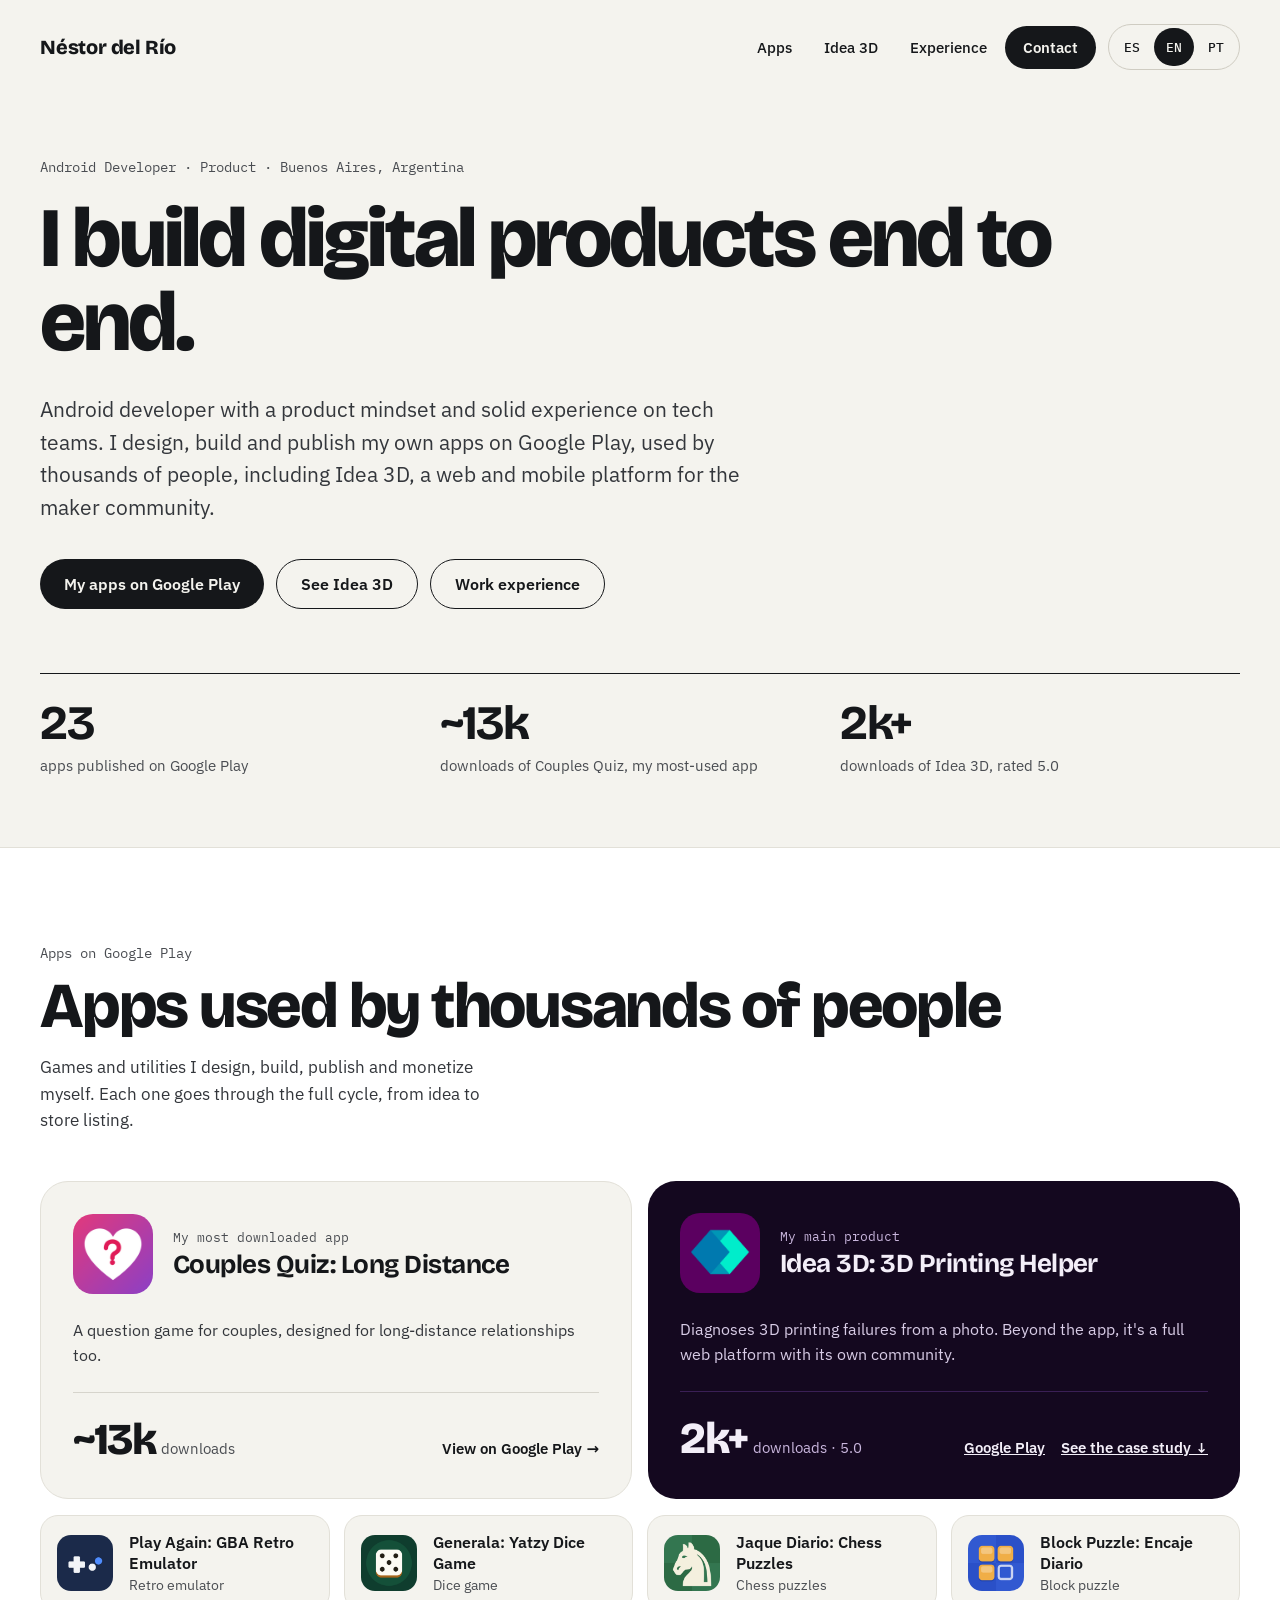
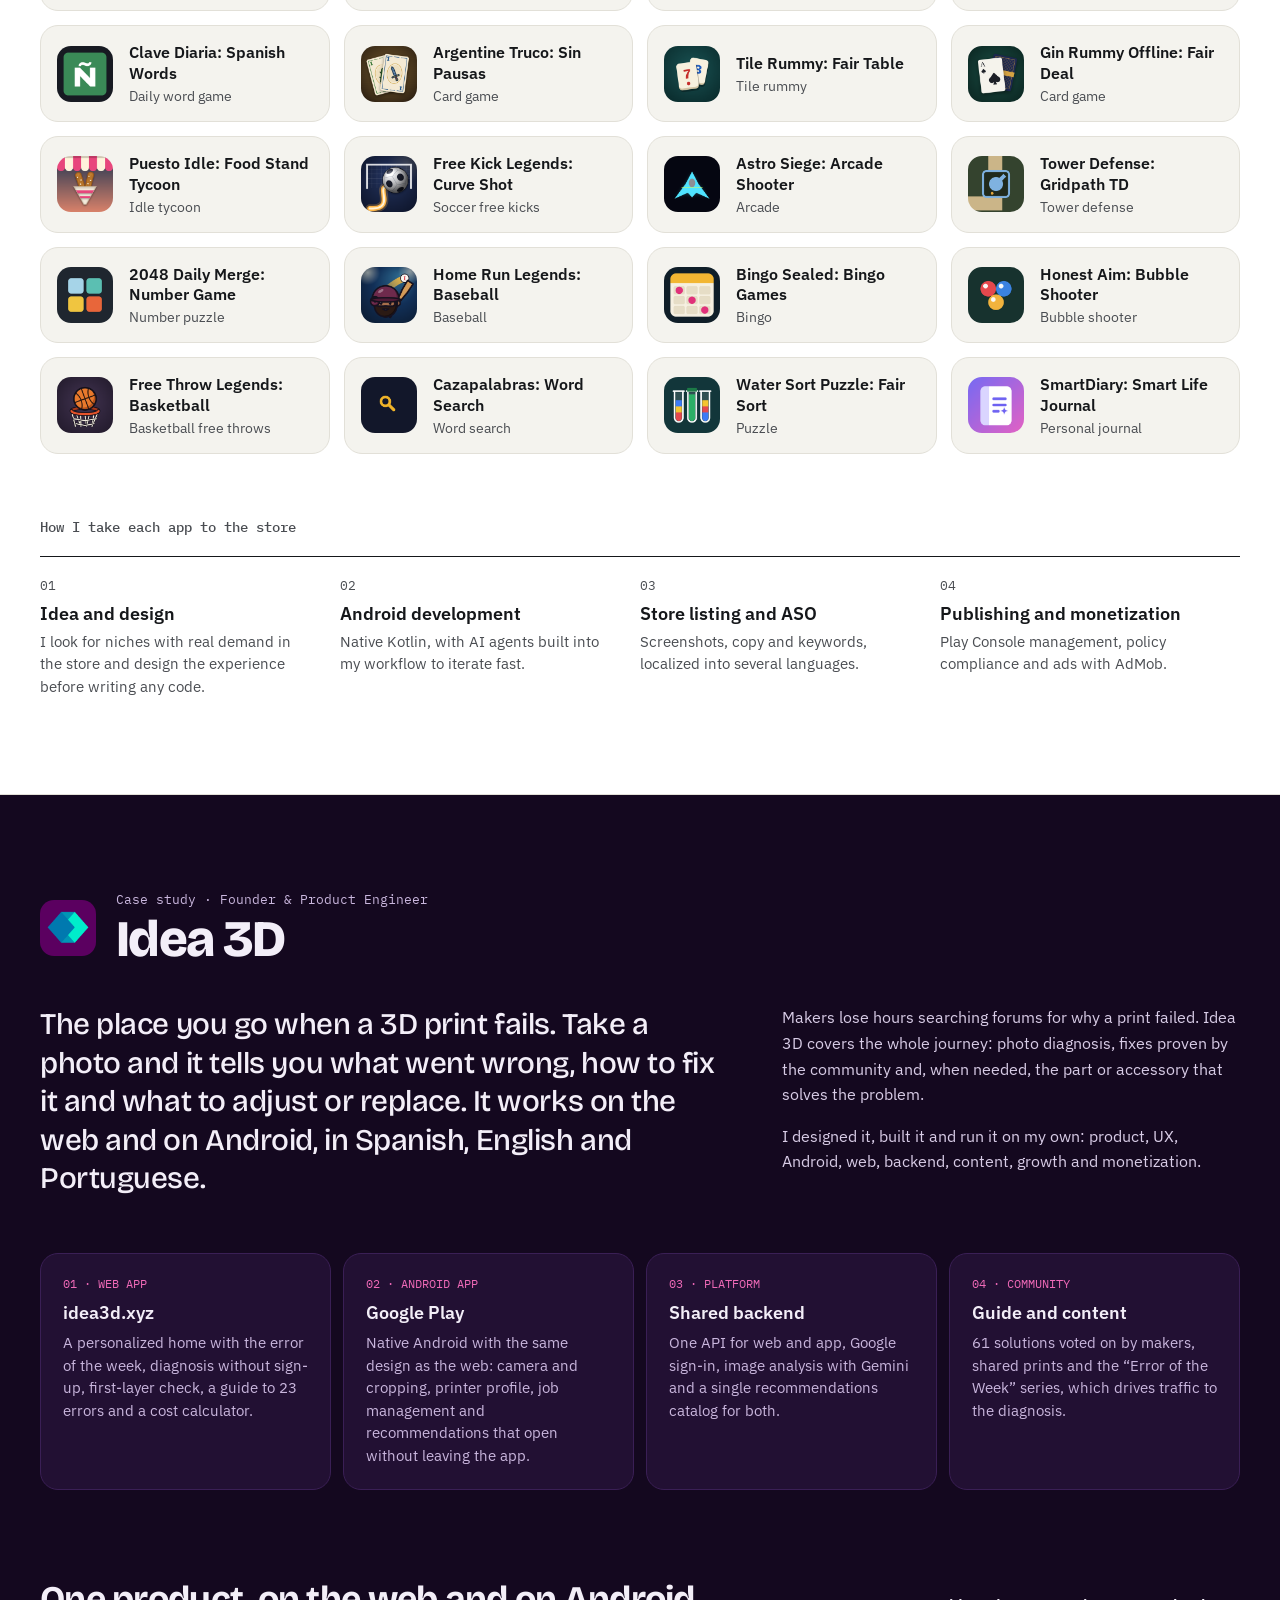
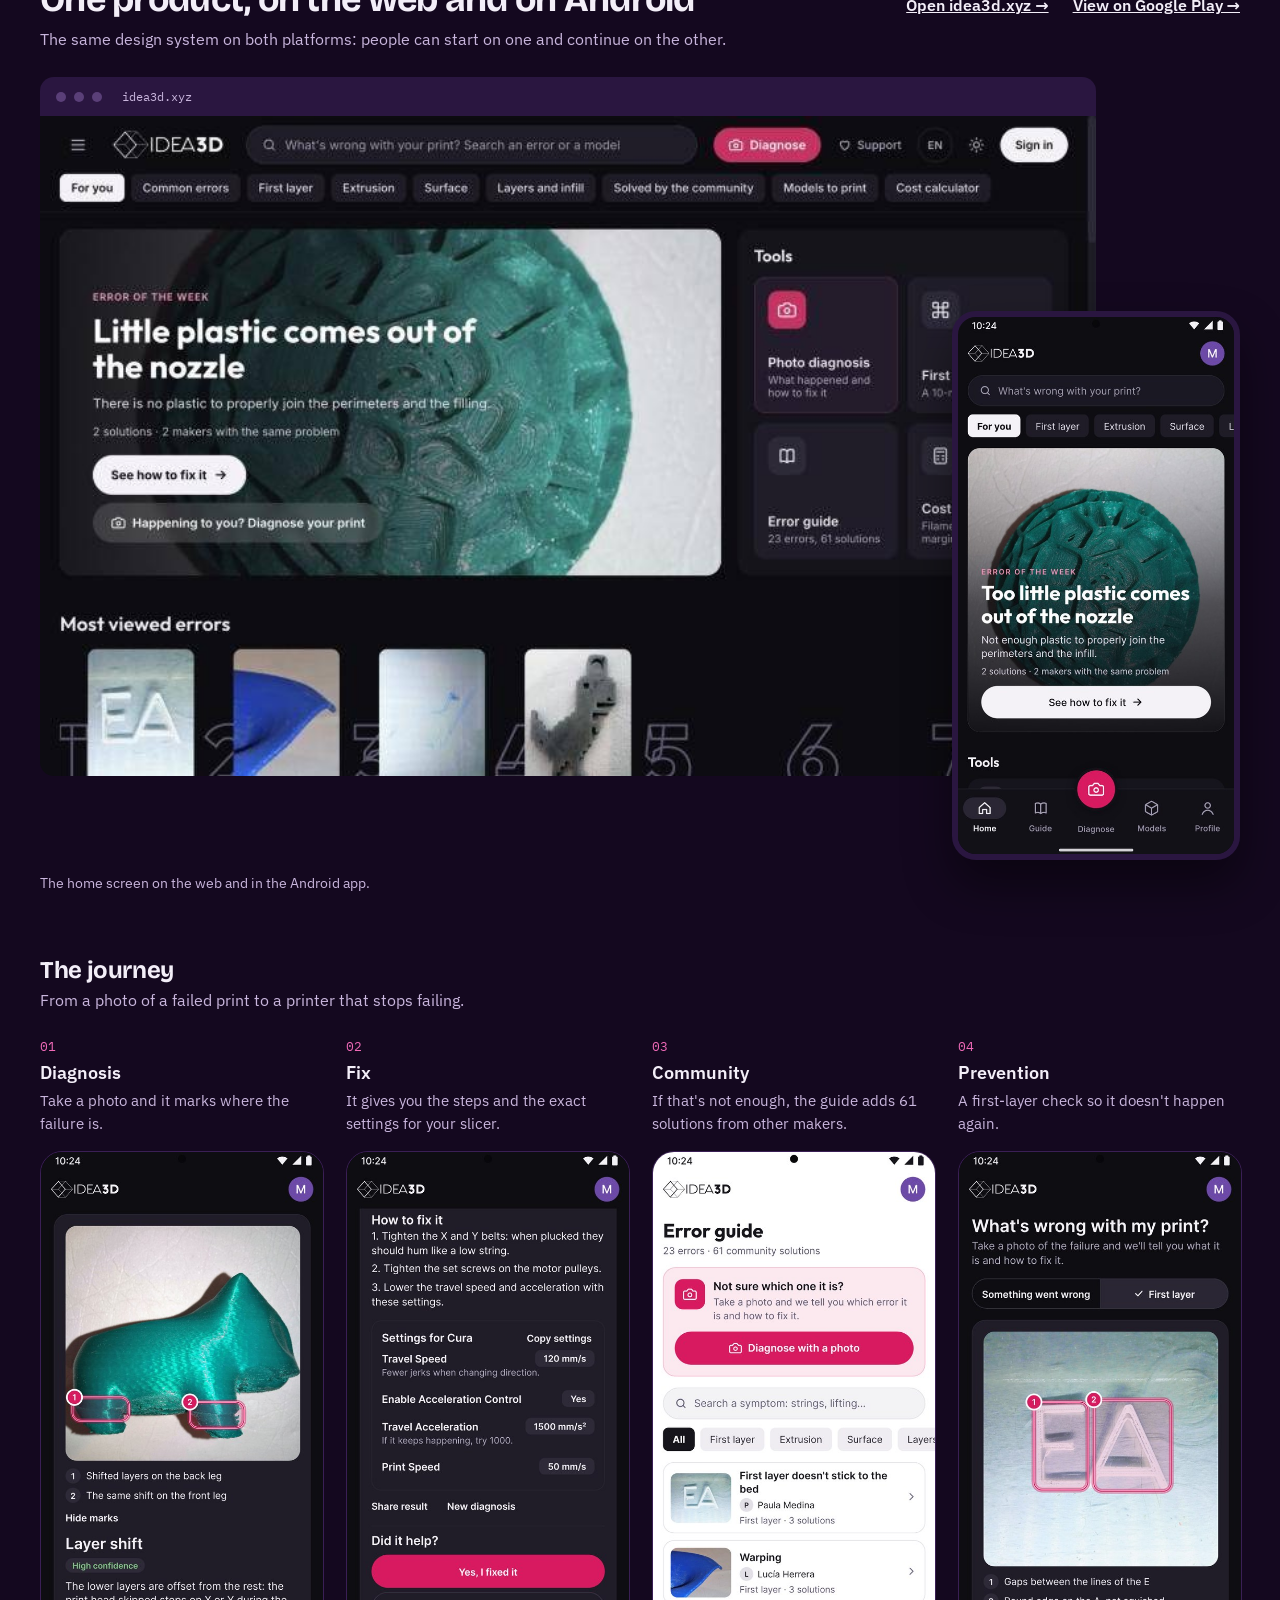
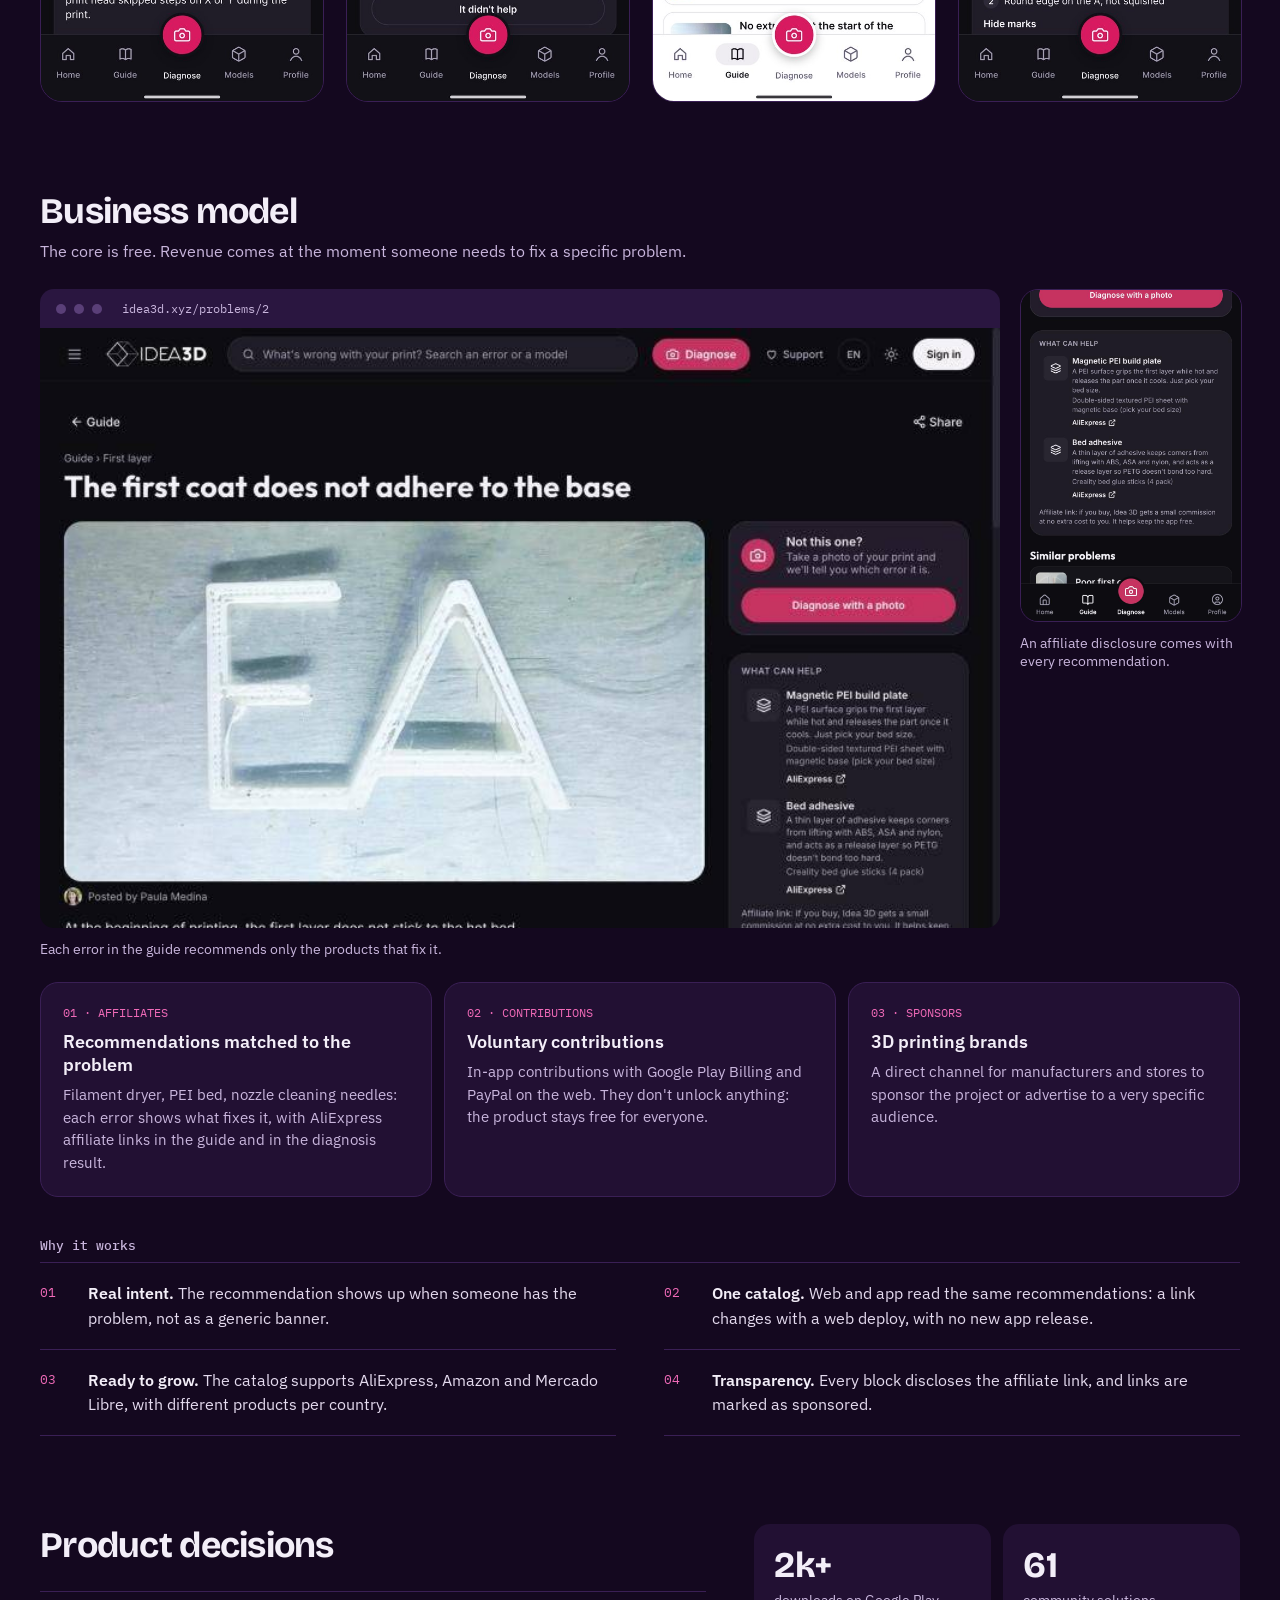
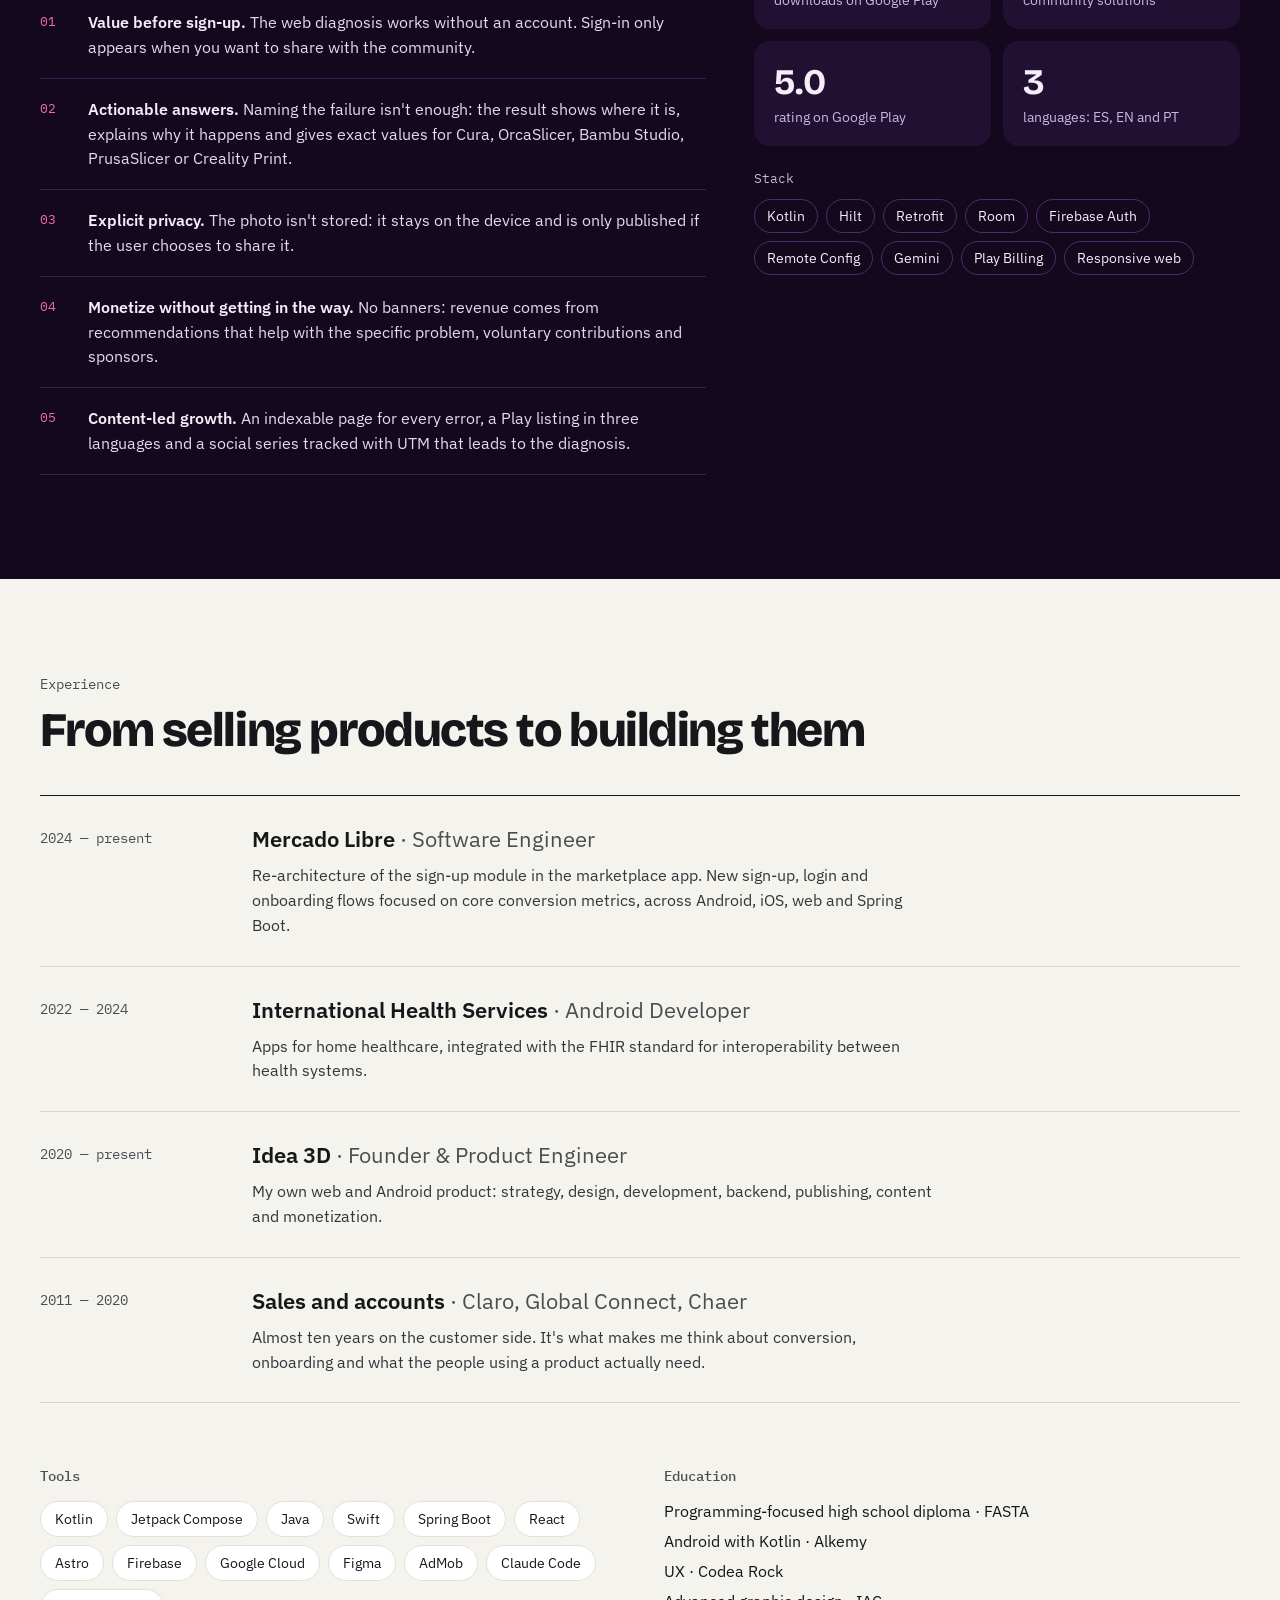
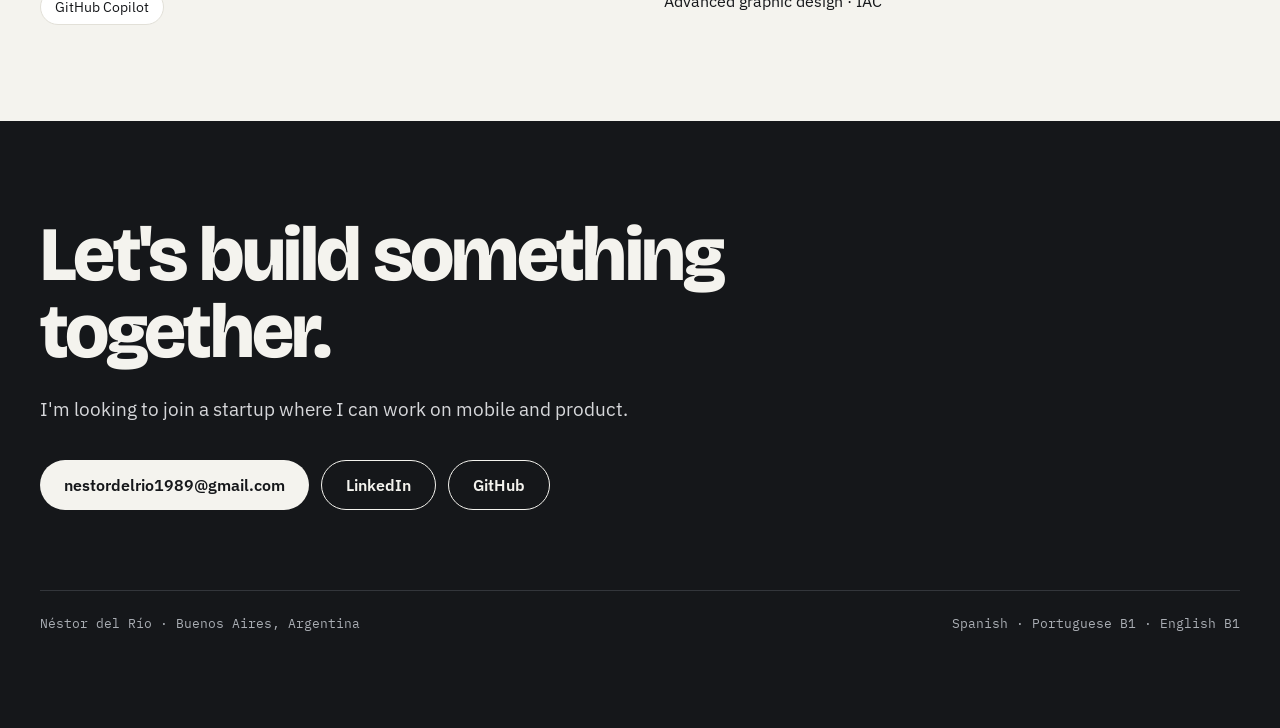
==== commit 55bd2096: "Agrega Tile Rummy, Gin Rummy y Clave Diaria; nueva presentación de Idea 3D - Catálogo: 23 apps en Go" ====
--- a/en/index.html
+++ b/en/index.html
@@ -66,7 +66,7 @@
 </div>
 <div style="display: grid; grid-template-columns: repeat(auto-fit, minmax(220px, 1fr)); margin-top: 64px; border-top: 1.5px solid #15171A">
 <div style="padding: 20px 24px 0 0">
-<div style="font-family: 'Bricolage Grotesque', sans-serif; font-weight: 700; font-size: 48px; letter-spacing: -0.03em">20</div>
+<div style="font-family: 'Bricolage Grotesque', sans-serif; font-weight: 700; font-size: 48px; letter-spacing: -0.03em">23</div>
 <div style="font-size: 15px; color: #4A4D52; margin-top: 4px">apps published on Google Play</div>
 </div>
 <div style="padding: 20px 24px 0 0">
@@ -153,6 +153,13 @@
 <div style="font-size: 14px; color: #4A4D52; margin-top: 3px">Block puzzle</div>
 </div>
 </a>
+<a href="https://play.google.com/store/apps/details?id=com.idea3d.clavediaria" style="display: flex; gap: 16px; align-items: center; padding: 16px; background: #F4F3EE; border: 1px solid #E2E0D8; border-radius: 18px; text-decoration: none; color: #15171A">
+<img src="/assets/img/icon-clave.png" alt="" style="flex: 0 0 56px; width: 56px; height: 56px; border-radius: 14px">
+<div style="min-width: 0">
+<div style="font-weight: 600; font-size: 16px; line-height: 1.3">Clave Diaria: Spanish Words</div>
+<div style="font-size: 14px; color: #4A4D52; margin-top: 3px">Daily word game</div>
+</div>
+</a>
 <a href="https://play.google.com/store/apps/details?id=com.nestordelrio.truco" style="display: flex; gap: 16px; align-items: center; padding: 16px; background: #F4F3EE; border: 1px solid #E2E0D8; border-radius: 18px; text-decoration: none; color: #15171A">
 <img src="/assets/img/icon-truco.png" alt="" style="flex: 0 0 56px; width: 56px; height: 56px; border-radius: 14px">
 <div style="min-width: 0">
@@ -160,6 +167,20 @@
 <div style="font-size: 14px; color: #4A4D52; margin-top: 3px">Card game</div>
 </div>
 </a>
+<a href="https://play.google.com/store/apps/details?id=com.nestordelrio.fichas" style="display: flex; gap: 16px; align-items: center; padding: 16px; background: #F4F3EE; border: 1px solid #E2E0D8; border-radius: 18px; text-decoration: none; color: #15171A">
+<img src="/assets/img/icon-tilerummy.png" alt="" style="flex: 0 0 56px; width: 56px; height: 56px; border-radius: 14px">
+<div style="min-width: 0">
+<div style="font-weight: 600; font-size: 16px; line-height: 1.3">Tile Rummy: Fair Table</div>
+<div style="font-size: 14px; color: #4A4D52; margin-top: 3px">Tile rummy</div>
+</div>
+</a>
+<a href="https://play.google.com/store/apps/details?id=com.nestordelrio.ginrummy" style="display: flex; gap: 16px; align-items: center; padding: 16px; background: #F4F3EE; border: 1px solid #E2E0D8; border-radius: 18px; text-decoration: none; color: #15171A">
+<img src="/assets/img/icon-ginrummy.png" alt="" style="flex: 0 0 56px; width: 56px; height: 56px; border-radius: 14px">
+<div style="min-width: 0">
+<div style="font-weight: 600; font-size: 16px; line-height: 1.3">Gin Rummy Offline: Fair Deal</div>
+<div style="font-size: 14px; color: #4A4D52; margin-top: 3px">Card game</div>
+</div>
+</a>
 <a href="https://play.google.com/store/apps/details?id=com.nestordelrio.puestoidle" style="display: flex; gap: 16px; align-items: center; padding: 16px; background: #F4F3EE; border: 1px solid #E2E0D8; border-radius: 18px; text-decoration: none; color: #15171A">
 <img src="/assets/img/icon-puesto.png" alt="" style="flex: 0 0 56px; width: 56px; height: 56px; border-radius: 14px">
 <div style="min-width: 0">
@@ -205,7 +226,7 @@
 <a href="https://play.google.com/store/apps/details?id=com.nestordelrio.bingosellado" style="display: flex; gap: 16px; align-items: center; padding: 16px; background: #F4F3EE; border: 1px solid #E2E0D8; border-radius: 18px; text-decoration: none; color: #15171A">
 <img src="/assets/img/icon-bingo.png" alt="" style="flex: 0 0 56px; width: 56px; height: 56px; border-radius: 14px">
 <div style="min-width: 0">
-<div style="font-weight: 600; font-size: 16px; line-height: 1.3">Bingo Selled: Bingo Games</div>
+<div style="font-weight: 600; font-size: 16px; line-height: 1.3">Bingo Sealed: Bingo Games</div>
 <div style="font-size: 14px; color: #4A4D52; margin-top: 3px">Bingo</div>
 </div>
 </a>
@@ -302,7 +323,7 @@
 <div style="background: #221033; border: 1px solid #3A1F55; border-radius: 18px; padding: 22px">
 <div style="font-family: 'IBM Plex Mono', monospace; font-size: 12px; color: #F06AB8">02 · ANDROID APP</div>
 <div style="font-weight: 600; font-size: 18px; margin-top: 10px">Google Play</div>
-<p style="margin: 8px 0 0; font-size: 15px; line-height: 1.5; color: #C9B6DD">Camera and cropping, printer profile, job management and the same recommendations as the web, opened without leaving the app.</p>
+<p style="margin: 8px 0 0; font-size: 15px; line-height: 1.5; color: #C9B6DD">Native Android with the same design as the web: camera and cropping, printer profile, job management and recommendations that open without leaving the app.</p>
 </div>
 <div style="background: #221033; border: 1px solid #3A1F55; border-radius: 18px; padding: 22px">
 <div style="font-family: 'IBM Plex Mono', monospace; font-size: 12px; color: #F06AB8">03 · PLATFORM</div>
@@ -319,13 +340,16 @@
 <div style="margin-top: 88px">
 <div style="display: flex; flex-wrap: wrap; gap: 12px 32px; align-items: baseline; justify-content: space-between">
 <div>
-<h3 style="margin: 0; font-family: 'Bricolage Grotesque', sans-serif; font-weight: 700; font-size: clamp(26px, 3vw, 36px); letter-spacing: -0.02em">Web platform</h3>
-<p style="margin: 8px 0 0; font-size: 16px; color: #C9B6DD">Every tool available from the browser, with nothing to install.</p>
-</div>
+<h3 style="margin: 0; font-family: 'Bricolage Grotesque', sans-serif; font-weight: 700; font-size: clamp(26px, 3vw, 36px); letter-spacing: -0.02em">One product, on the web and on Android</h3>
+<p style="margin: 8px 0 0; font-size: 16px; color: #C9B6DD; max-width: 720px">The same design system on both platforms: people can start on one and continue on the other.</p>
+</div>
+<div style="display: flex; flex-wrap: wrap; gap: 4px 24px">
 <a href="https://www.idea3d.xyz/" style="color: #F3EEF8; font-weight: 600; font-size: 16px; padding: 12px 0">Open idea3d.xyz →</a>
-</div>
-<div style="display: flex; flex-wrap: wrap; gap: 20px; margin-top: 28px; align-items: flex-start">
-<figure style="flex: 999 1 640px; min-width: 0; margin: 0">
+<a href="https://play.google.com/store/apps/details?id=com.idea3d.idea3d" style="color: #F3EEF8; font-weight: 600; font-size: 16px; padding: 12px 0">View on Google Play →</a>
+</div>
+</div>
+<div style="position: relative; margin-top: 28px; padding: 0 12% 7% 0">
+<div>
 <div style="background: #2A1640; border-radius: 14px 14px 0 0; padding: 12px 16px; display: flex; gap: 8px; align-items: center">
 <span style="width: 10px; height: 10px; border-radius: 50%; background: #5A3F78"></span>
 <span style="width: 10px; height: 10px; border-radius: 50%; background: #5A3F78"></span>
@@ -333,58 +357,48 @@
 <span style="margin-left: 12px; font-family: 'IBM Plex Mono', monospace; font-size: 12px; color: #C9B6DD">idea3d.xyz</span>
 </div>
 <img src="/assets/img/web2-en-home.jpg" alt="Idea 3D home on desktop: the error of the week and shortcuts to the tools" style="display: block; width: 100%; height: auto; border-radius: 0 0 14px 14px">
-<figcaption style="margin-top: 12px; font-size: 14px; color: #C9B6DD">“For you” home: the error of the week and every tool one click away.</figcaption>
-</figure>
-<figure style="flex: 1 1 220px; max-width: 300px; min-width: 0; margin: 0">
-<img src="/assets/img/web2-en-home-m.jpg" alt="Idea 3D home on a phone, with bottom navigation and the diagnosis in the center" style="display: block; width: 100%; height: auto; border-radius: 18px; border: 1px solid #3A1F55">
-<figcaption style="margin-top: 12px; font-size: 14px; color: #C9B6DD">Mobile web with app-style navigation and the diagnosis always at hand.</figcaption>
-</figure>
-</div>
-<div style="display: grid; grid-template-columns: repeat(auto-fit, minmax(260px, 1fr)); gap: 20px; margin-top: 24px">
-<figure style="margin: 0">
-<img src="/assets/img/web2-en-diag.jpg" alt="Diagnosis page to upload a photo of the failed print" style="display: block; width: 100%; height: auto; border-radius: 12px; border: 1px solid #3A1F55">
-<figcaption style="margin-top: 10px; font-size: 14px; color: #C9B6DD">Photo diagnosis, free and without sign-up.</figcaption>
-</figure>
-<figure style="margin: 0">
-<img src="/assets/img/web2-en-capa.jpg" alt="First-layer check in three steps: download the test, print it and take a photo" style="display: block; width: 100%; height: auto; border-radius: 12px; border: 1px solid #3A1F55">
-<figcaption style="margin-top: 10px; font-size: 14px; color: #C9B6DD">First-layer check: a 10-minute test.</figcaption>
-</figure>
-<figure style="margin: 0">
-<img src="/assets/img/web2-en-guia.jpg" alt="Error guide with filters by area and recommended products" style="display: block; width: 100%; height: auto; border-radius: 12px; border: 1px solid #3A1F55">
-<figcaption style="margin-top: 10px; font-size: 14px; color: #C9B6DD">A guide to 23 errors with 61 community solutions.</figcaption>
-</figure>
-</div>
-</div>
-
-<div style="margin-top: 88px">
-<div style="display: flex; flex-wrap: wrap; gap: 12px 32px; align-items: baseline; justify-content: space-between">
-<div>
-<h3 style="margin: 0; font-family: 'Bricolage Grotesque', sans-serif; font-weight: 700; font-size: clamp(26px, 3vw, 36px); letter-spacing: -0.02em">Android app</h3>
-<p style="margin: 8px 0 0; font-size: 16px; color: #C9B6DD">The same experience, designed to use right next to the printer.</p>
-</div>
-<a href="https://play.google.com/store/apps/details?id=com.idea3d.idea3d" style="color: #F3EEF8; font-weight: 600; font-size: 16px; padding: 12px 0">View on Google Play →</a>
-</div>
-<div style="display: flex; gap: 16px; margin-top: 28px; overflow-x: auto; padding-bottom: 8px">
-<figure style="flex: 0 0 210px; margin: 0">
-<img src="/assets/img/app-en-1.jpg" alt="Diagnosis result with the failures marked on the photo" style="display: block; width: 100%; height: auto; border-radius: 22px; border: 1px solid #3A1F55">
-<figcaption style="margin-top: 10px; font-size: 14px; color: #C9B6DD">Marks the failures on your photo</figcaption>
-</figure>
-<figure style="flex: 0 0 210px; margin: 0">
-<img src="/assets/img/app-en-2.jpg" alt="Fix steps and exact Cura settings ready to copy" style="display: block; width: 100%; height: auto; border-radius: 22px; border: 1px solid #3A1F55">
-<figcaption style="margin-top: 10px; font-size: 14px; color: #C9B6DD">Slicer settings, ready to copy</figcaption>
-</figure>
-<figure style="flex: 0 0 210px; margin: 0">
-<img src="/assets/img/app-en-3.jpg" alt="First-layer check using a photographed test print" style="display: block; width: 100%; height: auto; border-radius: 22px; border: 1px solid #3A1F55">
-<figcaption style="margin-top: 10px; font-size: 14px; color: #C9B6DD">First-layer check in 10 minutes</figcaption>
-</figure>
-<figure style="flex: 0 0 210px; margin: 0">
-<img src="/assets/img/app-en-4.jpg" alt="Printer, material and slicer selection before the diagnosis" style="display: block; width: 100%; height: auto; border-radius: 22px; border: 1px solid #3A1F55">
-<figcaption style="margin-top: 10px; font-size: 14px; color: #C9B6DD">Printer and material context</figcaption>
-</figure>
-<figure style="flex: 0 0 210px; margin: 0">
-<img src="/assets/img/app-en-5.jpg" alt="Visual troubleshooting guide with voted solutions" style="display: block; width: 100%; height: auto; border-radius: 22px; border: 1px solid #3A1F55">
-<figcaption style="margin-top: 10px; font-size: 14px; color: #C9B6DD">Community guide</figcaption>
-</figure>
+</div>
+<img src="/assets/img/app2-en-2.jpg" alt="Idea 3D Android app home, with the same design as the web" style="position: absolute; right: 0; bottom: 0; width: 23%; height: auto; border-radius: 24px; border: 6px solid #2A1640; box-shadow: 0 24px 48px rgba(0, 0, 0, 0.45)">
+</div>
+<p style="margin: 14px 0 0; font-size: 14px; color: #C9B6DD">The home screen on the web and in the Android app.</p>
+
+<div style="margin-top: 64px">
+<h4 style="margin: 0; font-family: 'Bricolage Grotesque', sans-serif; font-weight: 700; font-size: 24px; letter-spacing: -0.015em">The journey</h4>
+<p style="margin: 6px 0 0; font-size: 16px; color: #C9B6DD">From a photo of a failed print to a printer that stops failing.</p>
+<div style="display: flex; flex-wrap: wrap; gap: 24px; margin-top: 28px">
+<div style="flex: 1 1 140px; min-width: 0; display: flex; flex-direction: column; gap: 16px">
+<div>
+<div style="font-family: 'IBM Plex Mono', monospace; font-size: 13px; color: #F06AB8">01</div>
+<div style="font-weight: 600; font-size: 18px; margin-top: 6px">Diagnosis</div>
+<p style="margin: 6px 0 0; font-size: 15px; line-height: 1.5; color: #C9B6DD">Take a photo and it marks where the failure is.</p>
+</div>
+<img src="/assets/img/app2-en-1.jpg" alt="Diagnosis result with the failures marked on the photo" style="display: block; width: 100%; height: auto; margin-top: auto; border-radius: 22px; border: 1px solid #3A1F55">
+</div>
+<div style="flex: 1 1 140px; min-width: 0; display: flex; flex-direction: column; gap: 16px">
+<div>
+<div style="font-family: 'IBM Plex Mono', monospace; font-size: 13px; color: #F06AB8">02</div>
+<div style="font-weight: 600; font-size: 18px; margin-top: 6px">Fix</div>
+<p style="margin: 6px 0 0; font-size: 15px; line-height: 1.5; color: #C9B6DD">It gives you the steps and the exact settings for your slicer.</p>
+</div>
+<img src="/assets/img/app2-en-3.jpg" alt="Steps to fix the failure and Cura settings ready to copy" style="display: block; width: 100%; height: auto; margin-top: auto; border-radius: 22px; border: 1px solid #3A1F55">
+</div>
+<div style="flex: 1 1 140px; min-width: 0; display: flex; flex-direction: column; gap: 16px">
+<div>
+<div style="font-family: 'IBM Plex Mono', monospace; font-size: 13px; color: #F06AB8">03</div>
+<div style="font-weight: 600; font-size: 18px; margin-top: 6px">Community</div>
+<p style="margin: 6px 0 0; font-size: 15px; line-height: 1.5; color: #C9B6DD">If that's not enough, the guide adds 61 solutions from other makers.</p>
+</div>
+<img src="/assets/img/app2-en-4.jpg" alt="Error guide with community solutions" style="display: block; width: 100%; height: auto; margin-top: auto; border-radius: 22px; border: 1px solid #3A1F55">
+</div>
+<div style="flex: 1 1 140px; min-width: 0; display: flex; flex-direction: column; gap: 16px">
+<div>
+<div style="font-family: 'IBM Plex Mono', monospace; font-size: 13px; color: #F06AB8">04</div>
+<div style="font-weight: 600; font-size: 18px; margin-top: 6px">Prevention</div>
+<p style="margin: 6px 0 0; font-size: 15px; line-height: 1.5; color: #C9B6DD">A first-layer check so it doesn't happen again.</p>
+</div>
+<img src="/assets/img/app2-en-6.jpg" alt="First-layer check with the lines marked on the test print" style="display: block; width: 100%; height: auto; margin-top: auto; border-radius: 22px; border: 1px solid #3A1F55">
+</div>
+</div>
 </div>
 </div>
 
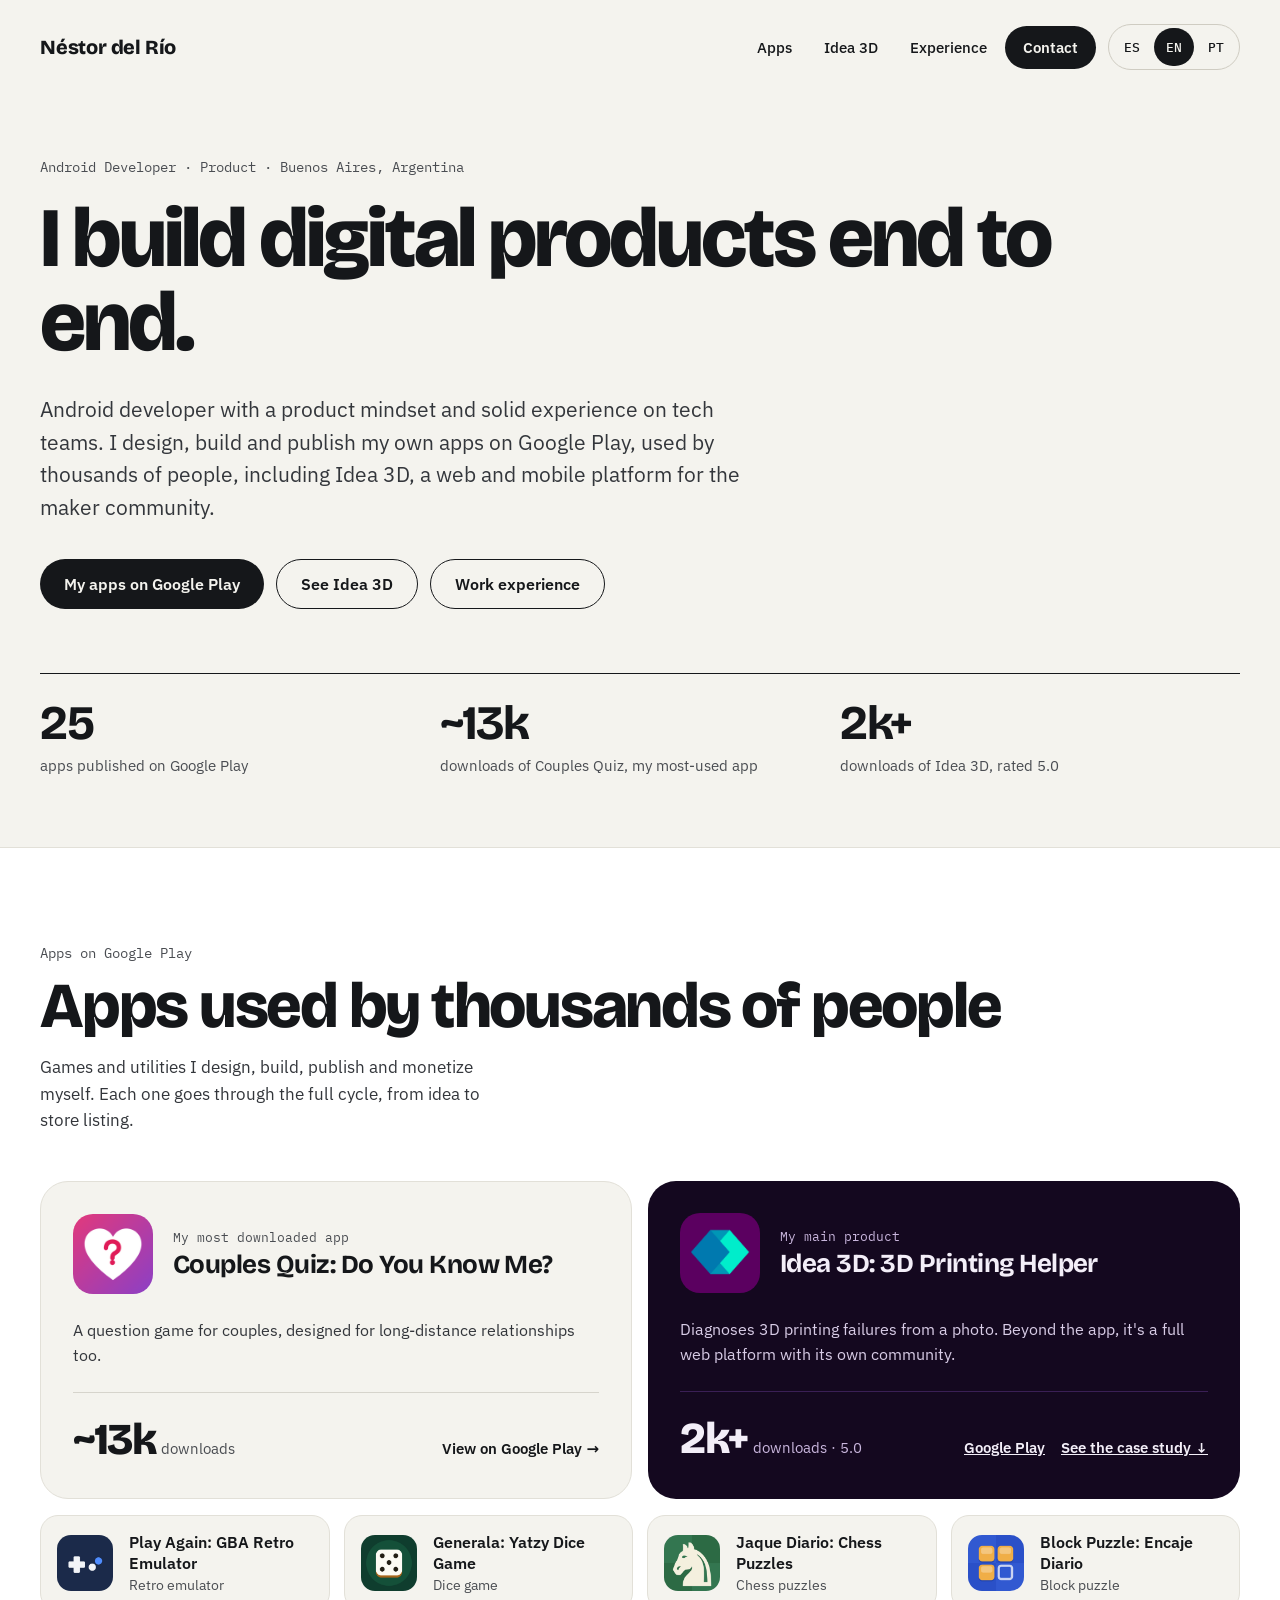
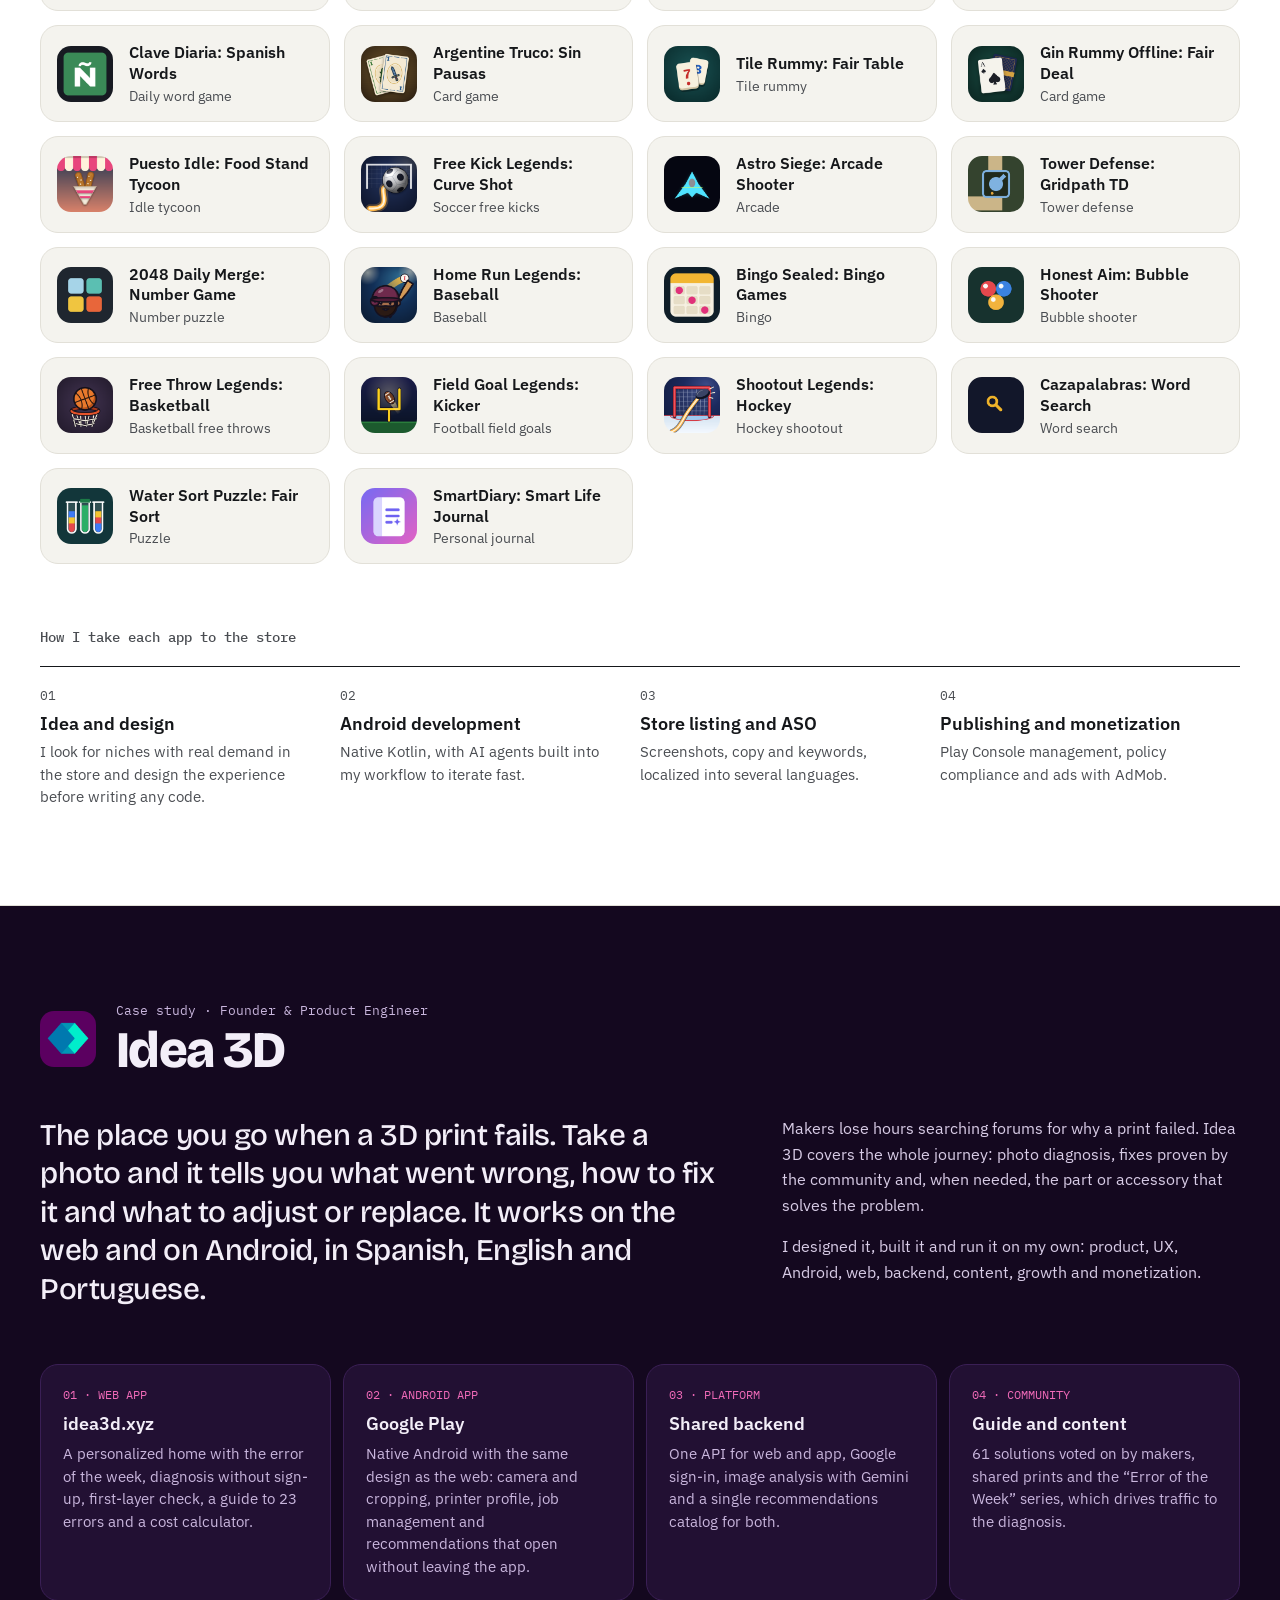
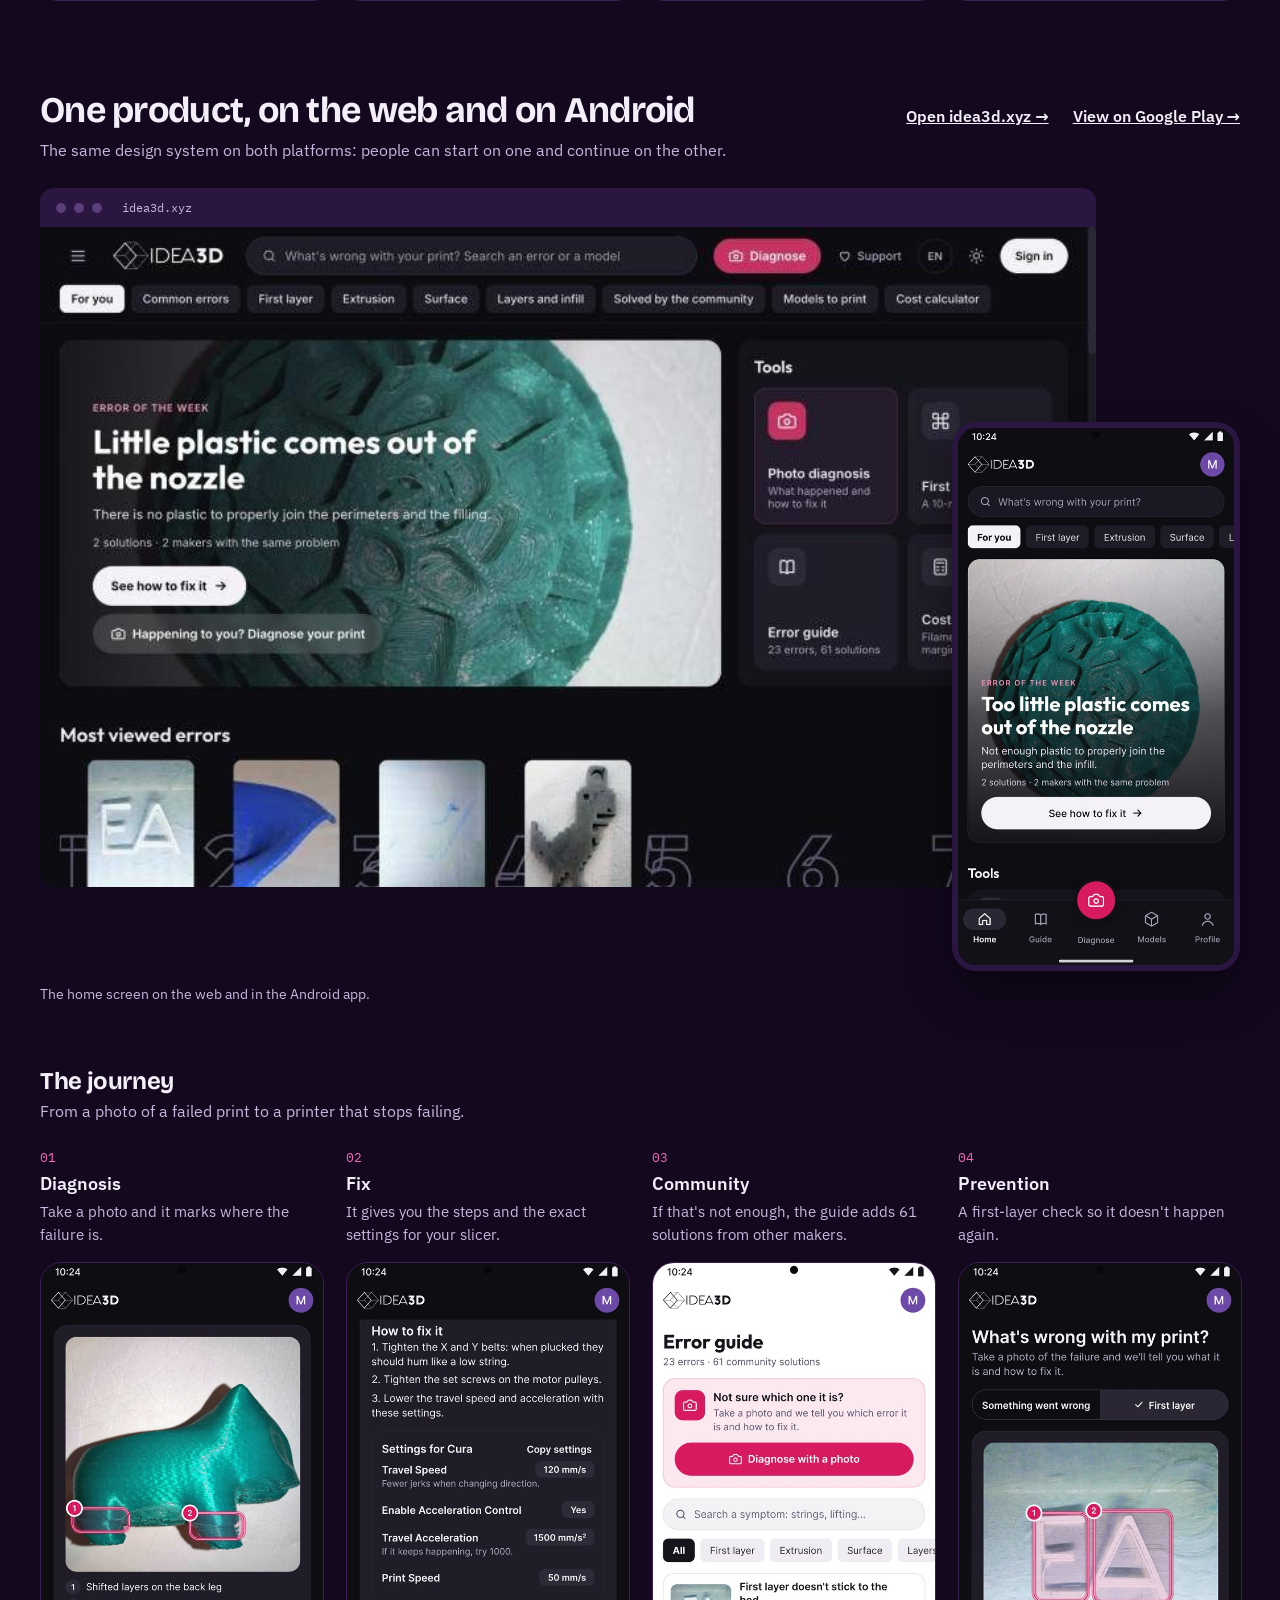
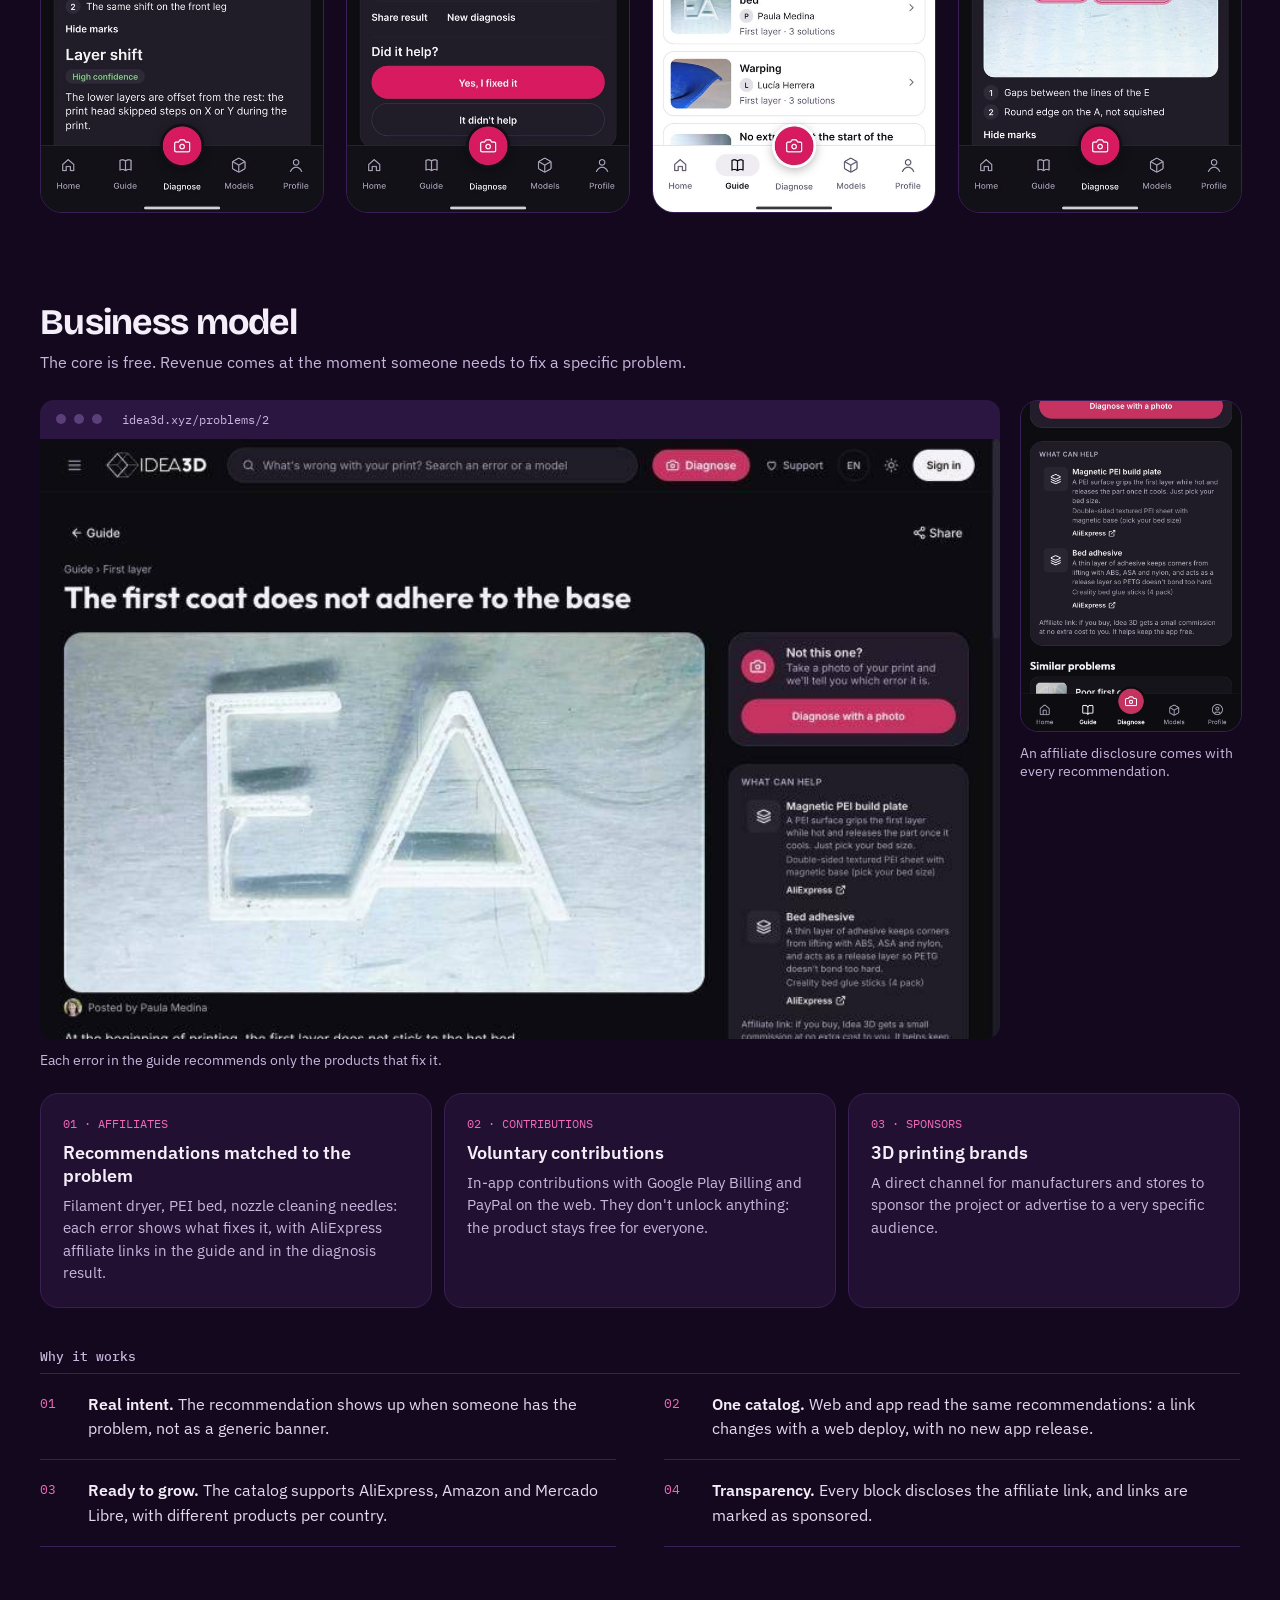
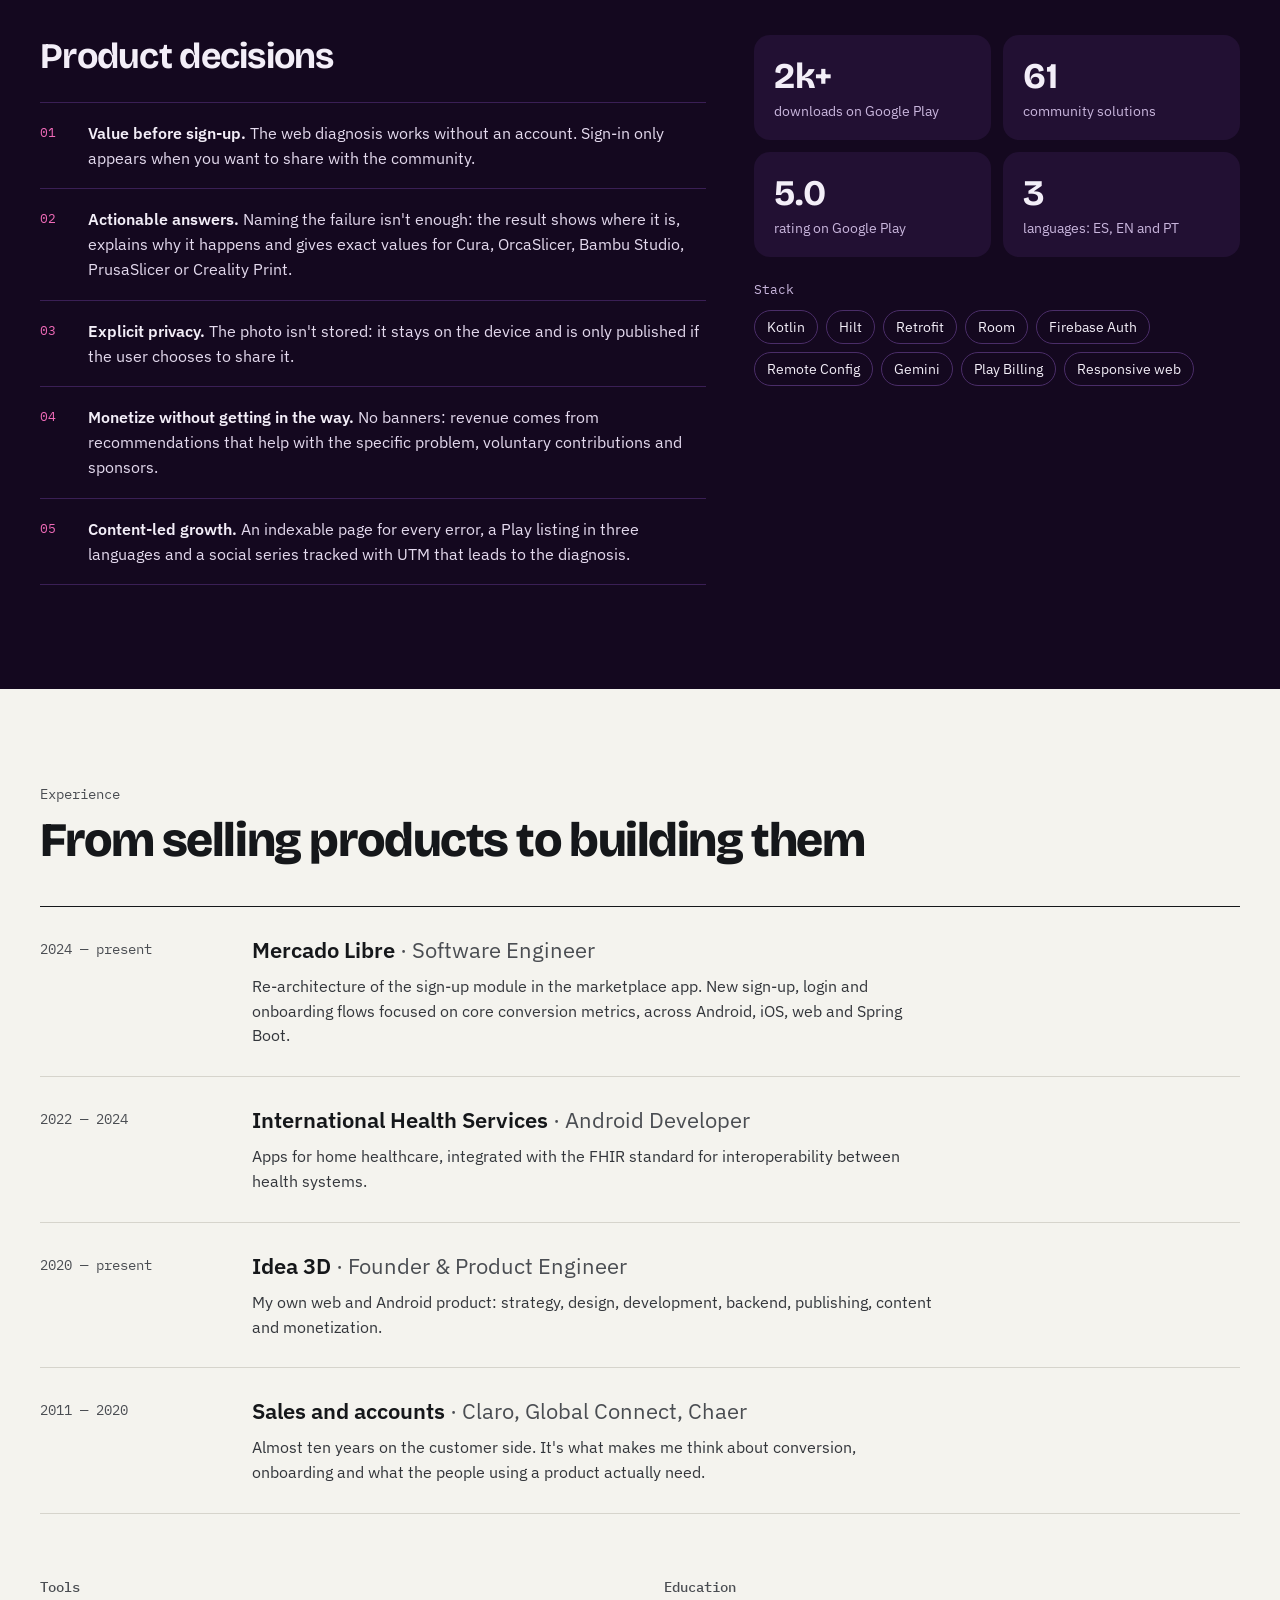
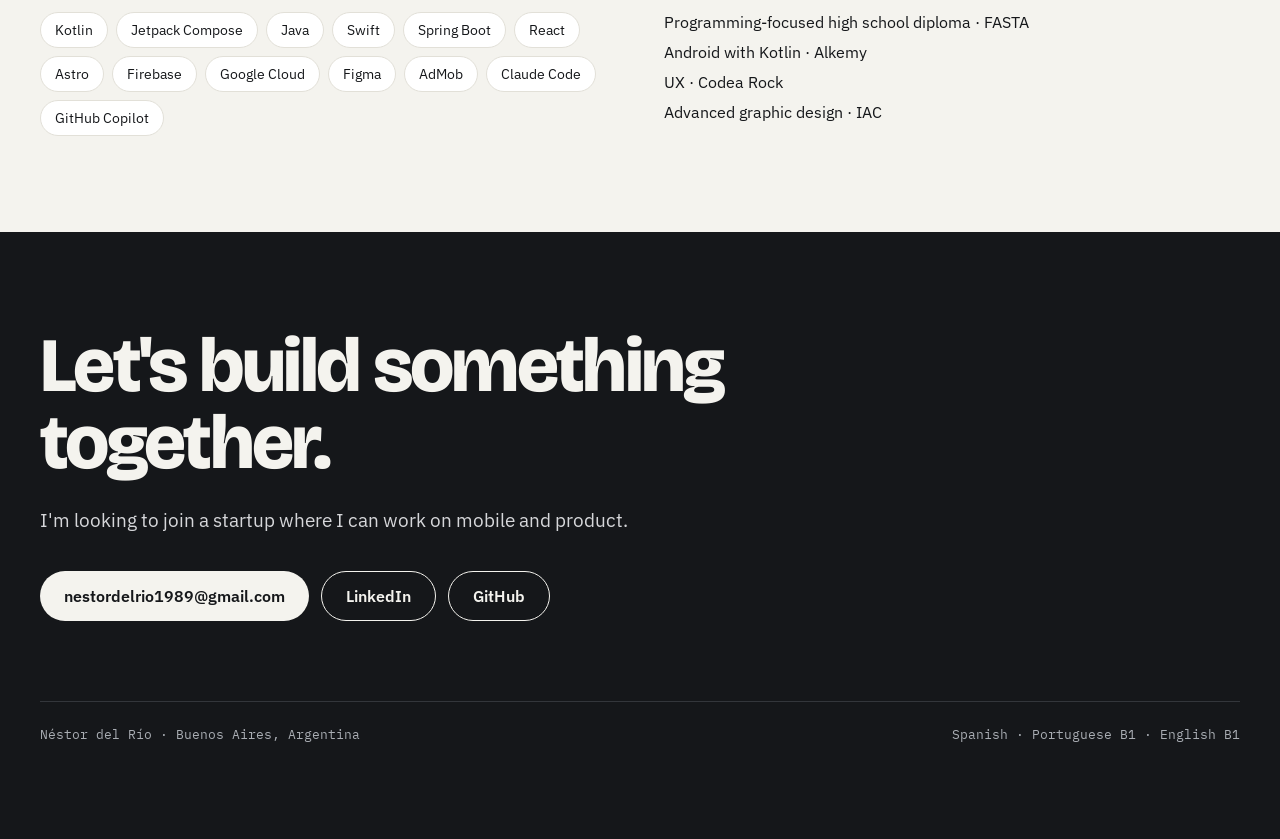
==== commit 11901260: "Agrega Field Goal Legends y Shootout Legends; 25 apps - Catálogo: Field Goal Legends (pateador de fú" ====
--- a/en/index.html
+++ b/en/index.html
@@ -66,7 +66,7 @@
 </div>
 <div style="display: grid; grid-template-columns: repeat(auto-fit, minmax(220px, 1fr)); margin-top: 64px; border-top: 1.5px solid #15171A">
 <div style="padding: 20px 24px 0 0">
-<div style="font-family: 'Bricolage Grotesque', sans-serif; font-weight: 700; font-size: 48px; letter-spacing: -0.03em">23</div>
+<div style="font-family: 'Bricolage Grotesque', sans-serif; font-weight: 700; font-size: 48px; letter-spacing: -0.03em">25</div>
 <div style="font-size: 15px; color: #4A4D52; margin-top: 4px">apps published on Google Play</div>
 </div>
 <div style="padding: 20px 24px 0 0">
@@ -96,7 +96,7 @@
 <img src="/assets/img/icon-couples.png" alt="Couples Quiz icon" style="flex: 0 0 80px; width: 80px; height: 80px; border-radius: 20px">
 <div style="min-width: 0">
 <div style="font-family: 'IBM Plex Mono', monospace; font-size: 13px; color: #4A4D52">My most downloaded app</div>
-<div style="font-family: 'Bricolage Grotesque', sans-serif; font-weight: 700; font-size: 26px; letter-spacing: -0.02em; line-height: 1.15; margin-top: 4px">Couples Quiz: Long Distance</div>
+<div style="font-family: 'Bricolage Grotesque', sans-serif; font-weight: 700; font-size: 26px; letter-spacing: -0.02em; line-height: 1.15; margin-top: 4px">Couples Quiz: Do You Know Me?</div>
 </div>
 </div>
 <p style="margin: 0; font-size: 16px; line-height: 1.55; color: #33363B">A question game for couples, designed for long-distance relationships too.</p>
@@ -242,6 +242,20 @@
 <div style="min-width: 0">
 <div style="font-weight: 600; font-size: 16px; line-height: 1.3">Free Throw Legends: Basketball</div>
 <div style="font-size: 14px; color: #4A4D52; margin-top: 3px">Basketball free throws</div>
+</div>
+</a>
+<a href="https://play.google.com/store/apps/details?id=com.nestordelrio.fieldgoallegends" style="display: flex; gap: 16px; align-items: center; padding: 16px; background: #F4F3EE; border: 1px solid #E2E0D8; border-radius: 18px; text-decoration: none; color: #15171A">
+<img src="/assets/img/icon-fieldgoal.png" alt="" style="flex: 0 0 56px; width: 56px; height: 56px; border-radius: 14px">
+<div style="min-width: 0">
+<div style="font-weight: 600; font-size: 16px; line-height: 1.3">Field Goal Legends: Kicker</div>
+<div style="font-size: 14px; color: #4A4D52; margin-top: 3px">Football field goals</div>
+</div>
+</a>
+<a href="https://play.google.com/store/apps/details?id=com.nestordelrio.shootoutlegends" style="display: flex; gap: 16px; align-items: center; padding: 16px; background: #F4F3EE; border: 1px solid #E2E0D8; border-radius: 18px; text-decoration: none; color: #15171A">
+<img src="/assets/img/icon-shootout.png" alt="" style="flex: 0 0 56px; width: 56px; height: 56px; border-radius: 14px">
+<div style="min-width: 0">
+<div style="font-weight: 600; font-size: 16px; line-height: 1.3">Shootout Legends: Hockey</div>
+<div style="font-size: 14px; color: #4A4D52; margin-top: 3px">Hockey shootout</div>
 </div>
 </a>
 <a href="https://play.google.com/store/apps/details?id=com.nestordelrio.cazapalabras" style="display: flex; gap: 16px; align-items: center; padding: 16px; background: #F4F3EE; border: 1px solid #E2E0D8; border-radius: 18px; text-decoration: none; color: #15171A">
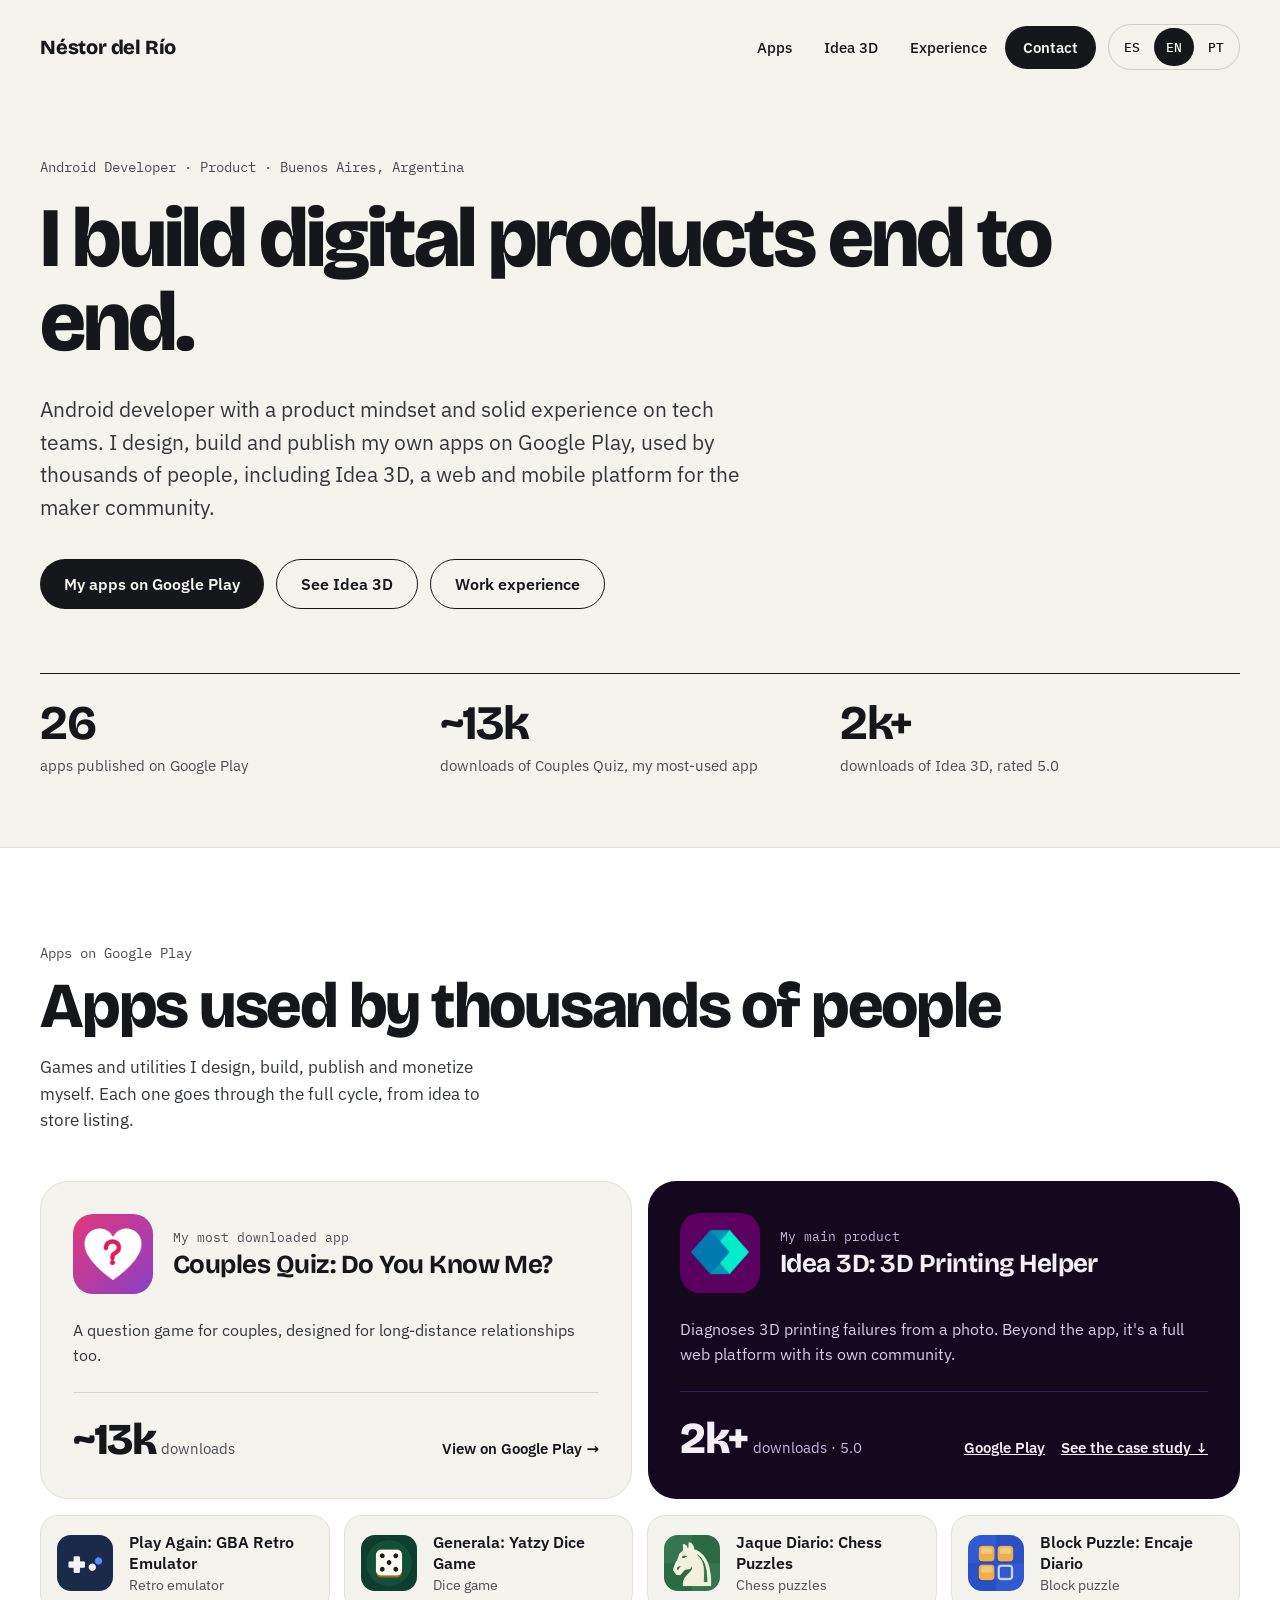
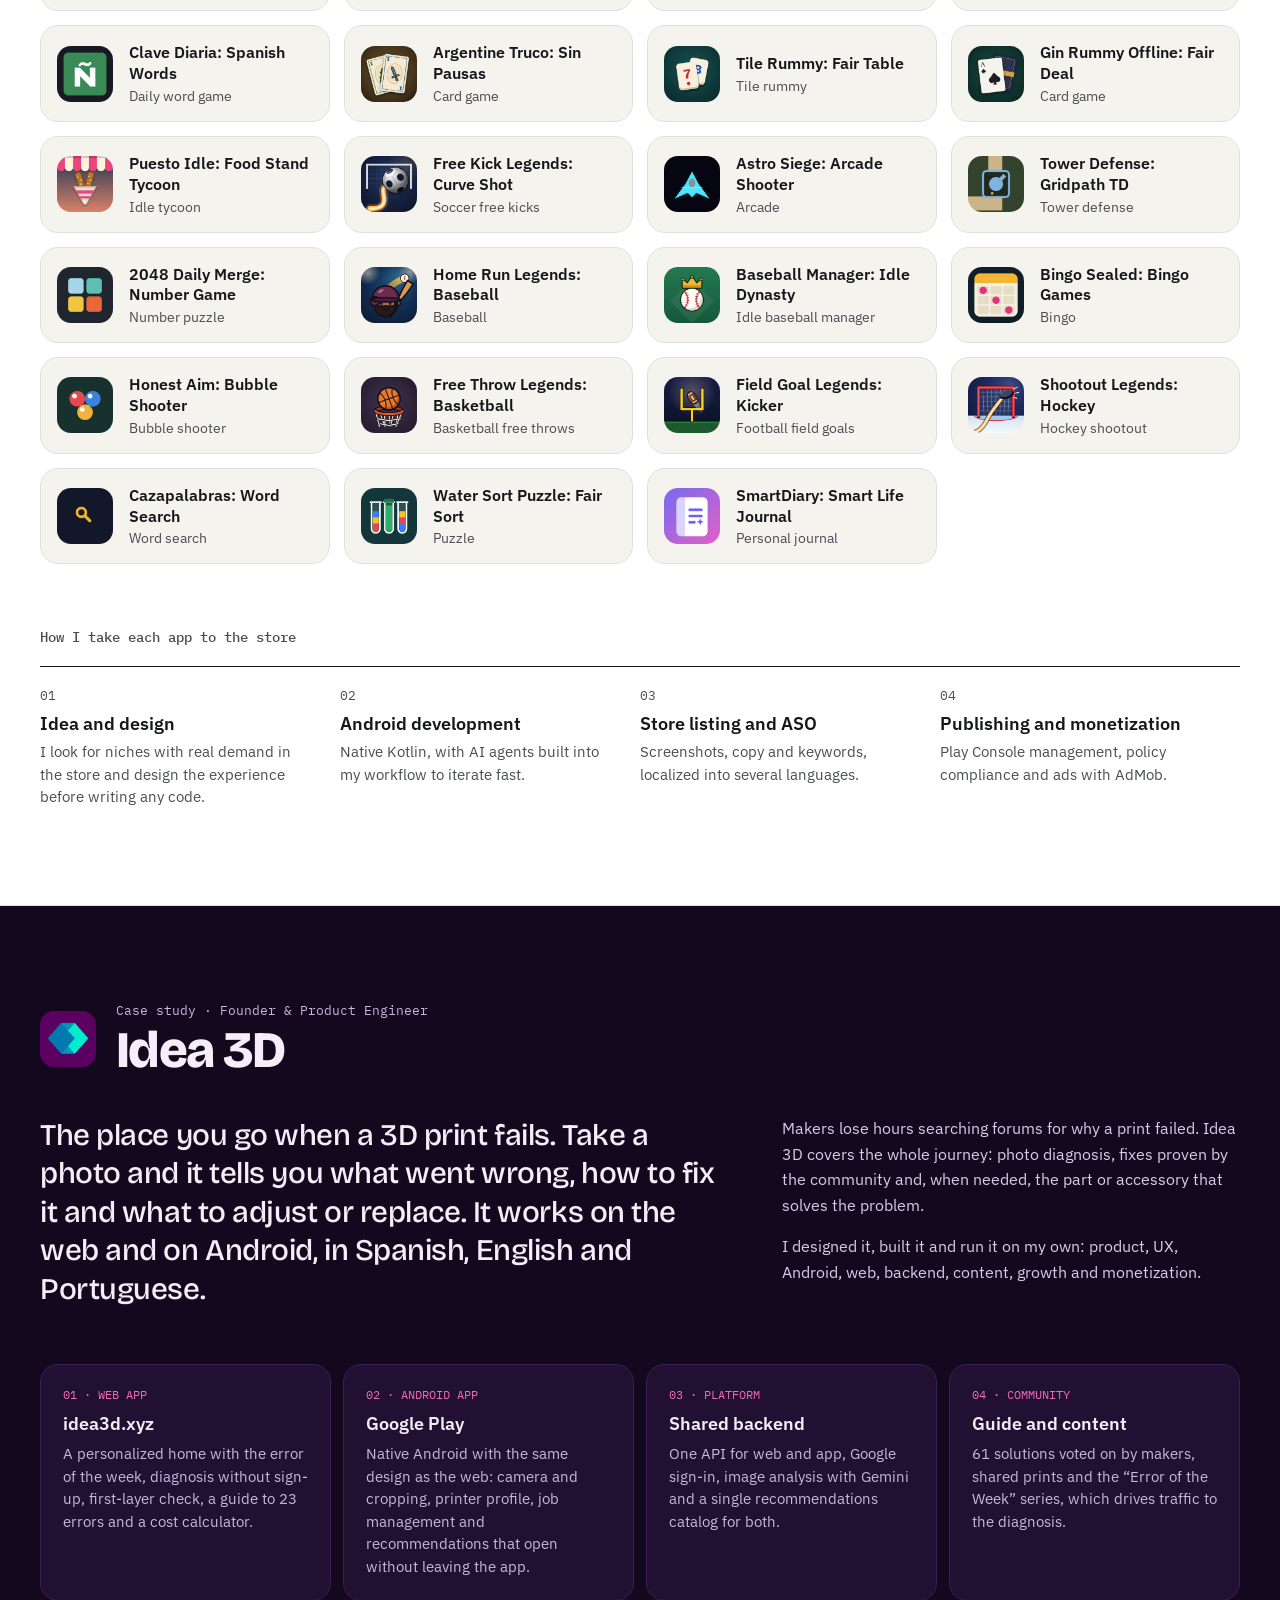
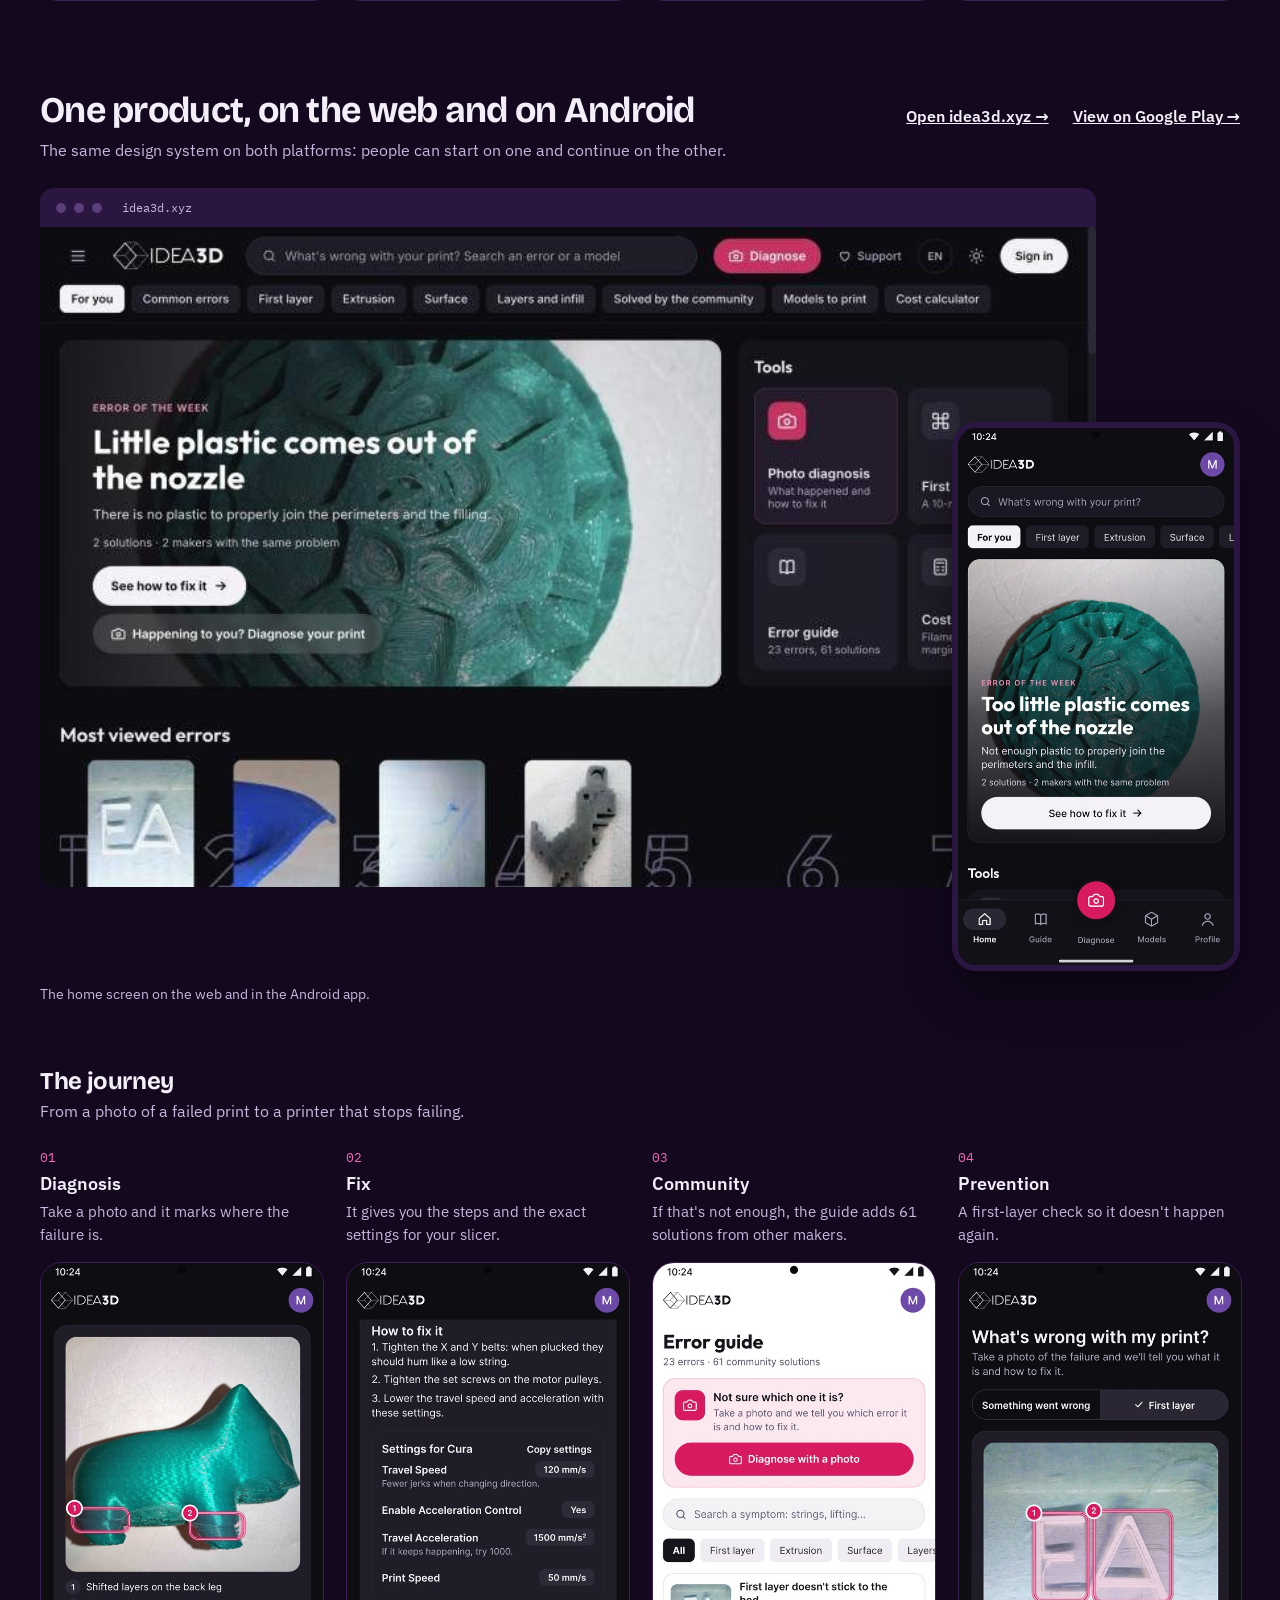
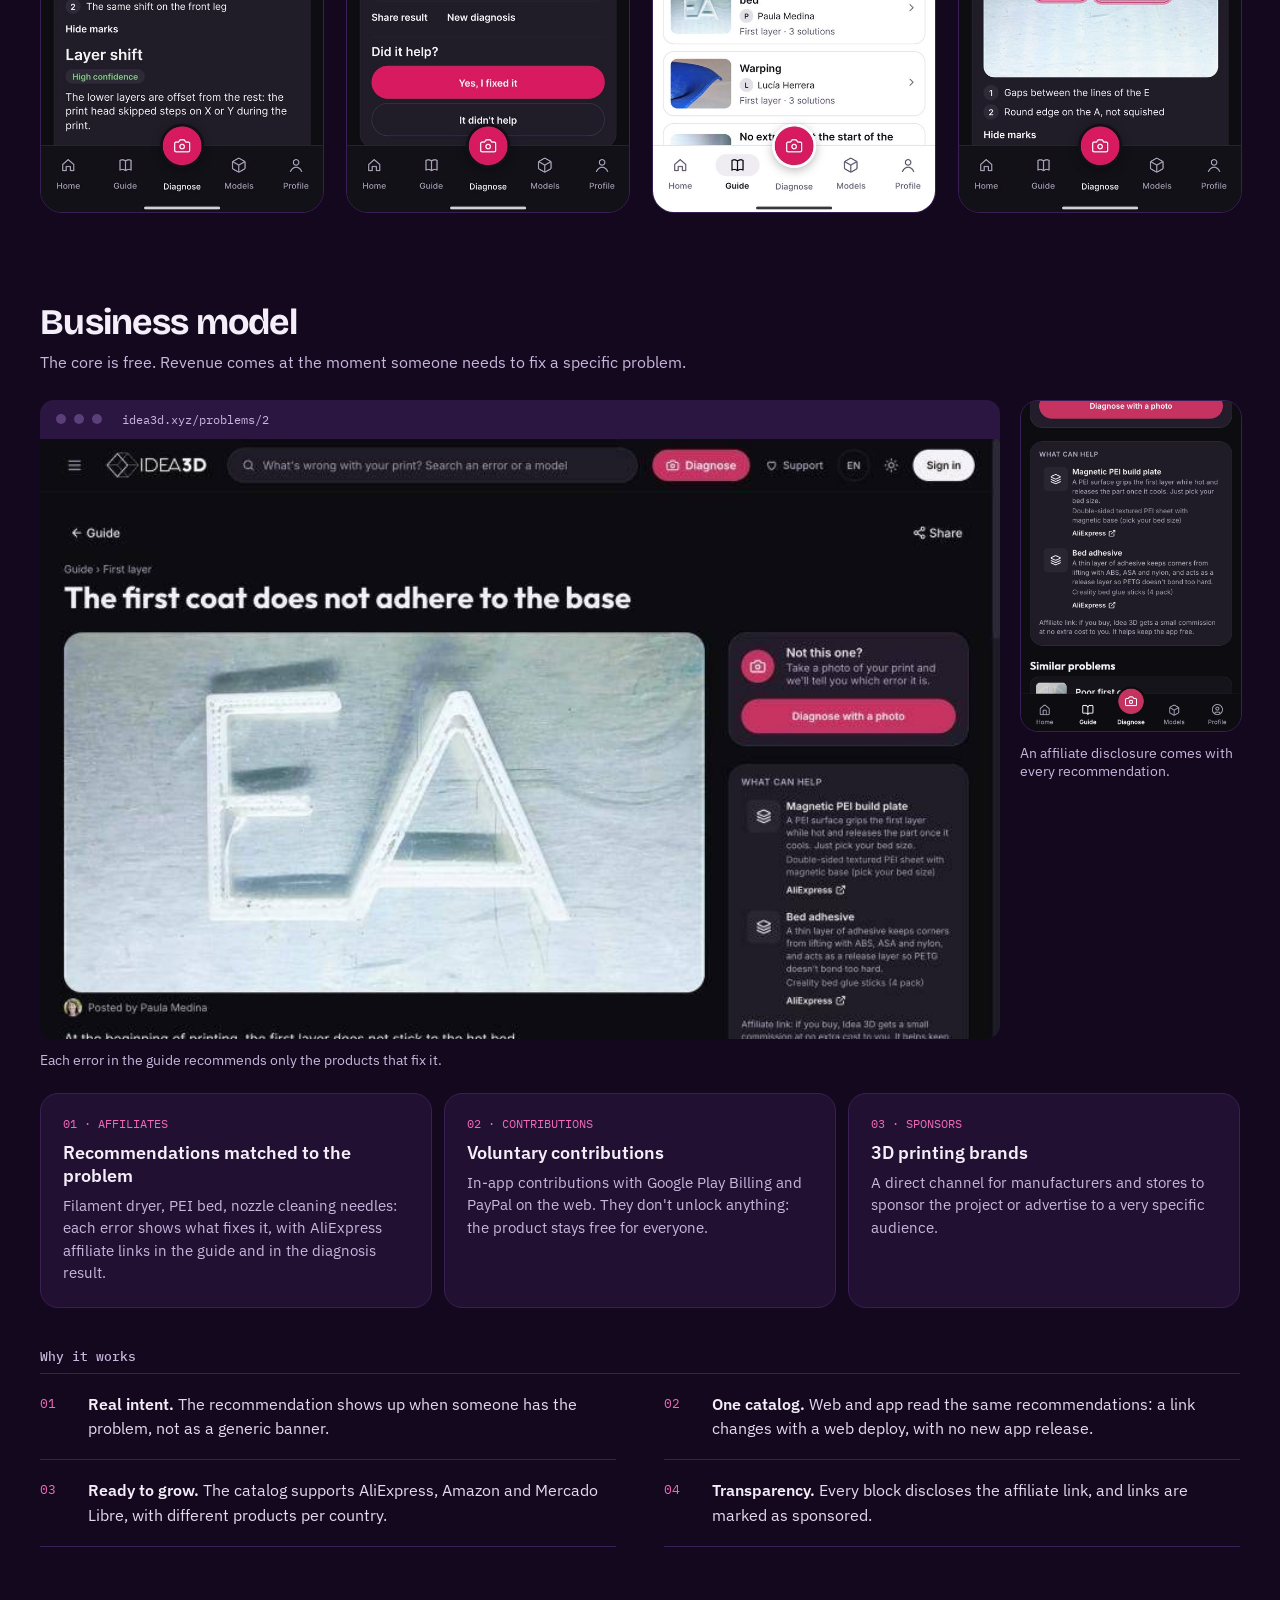
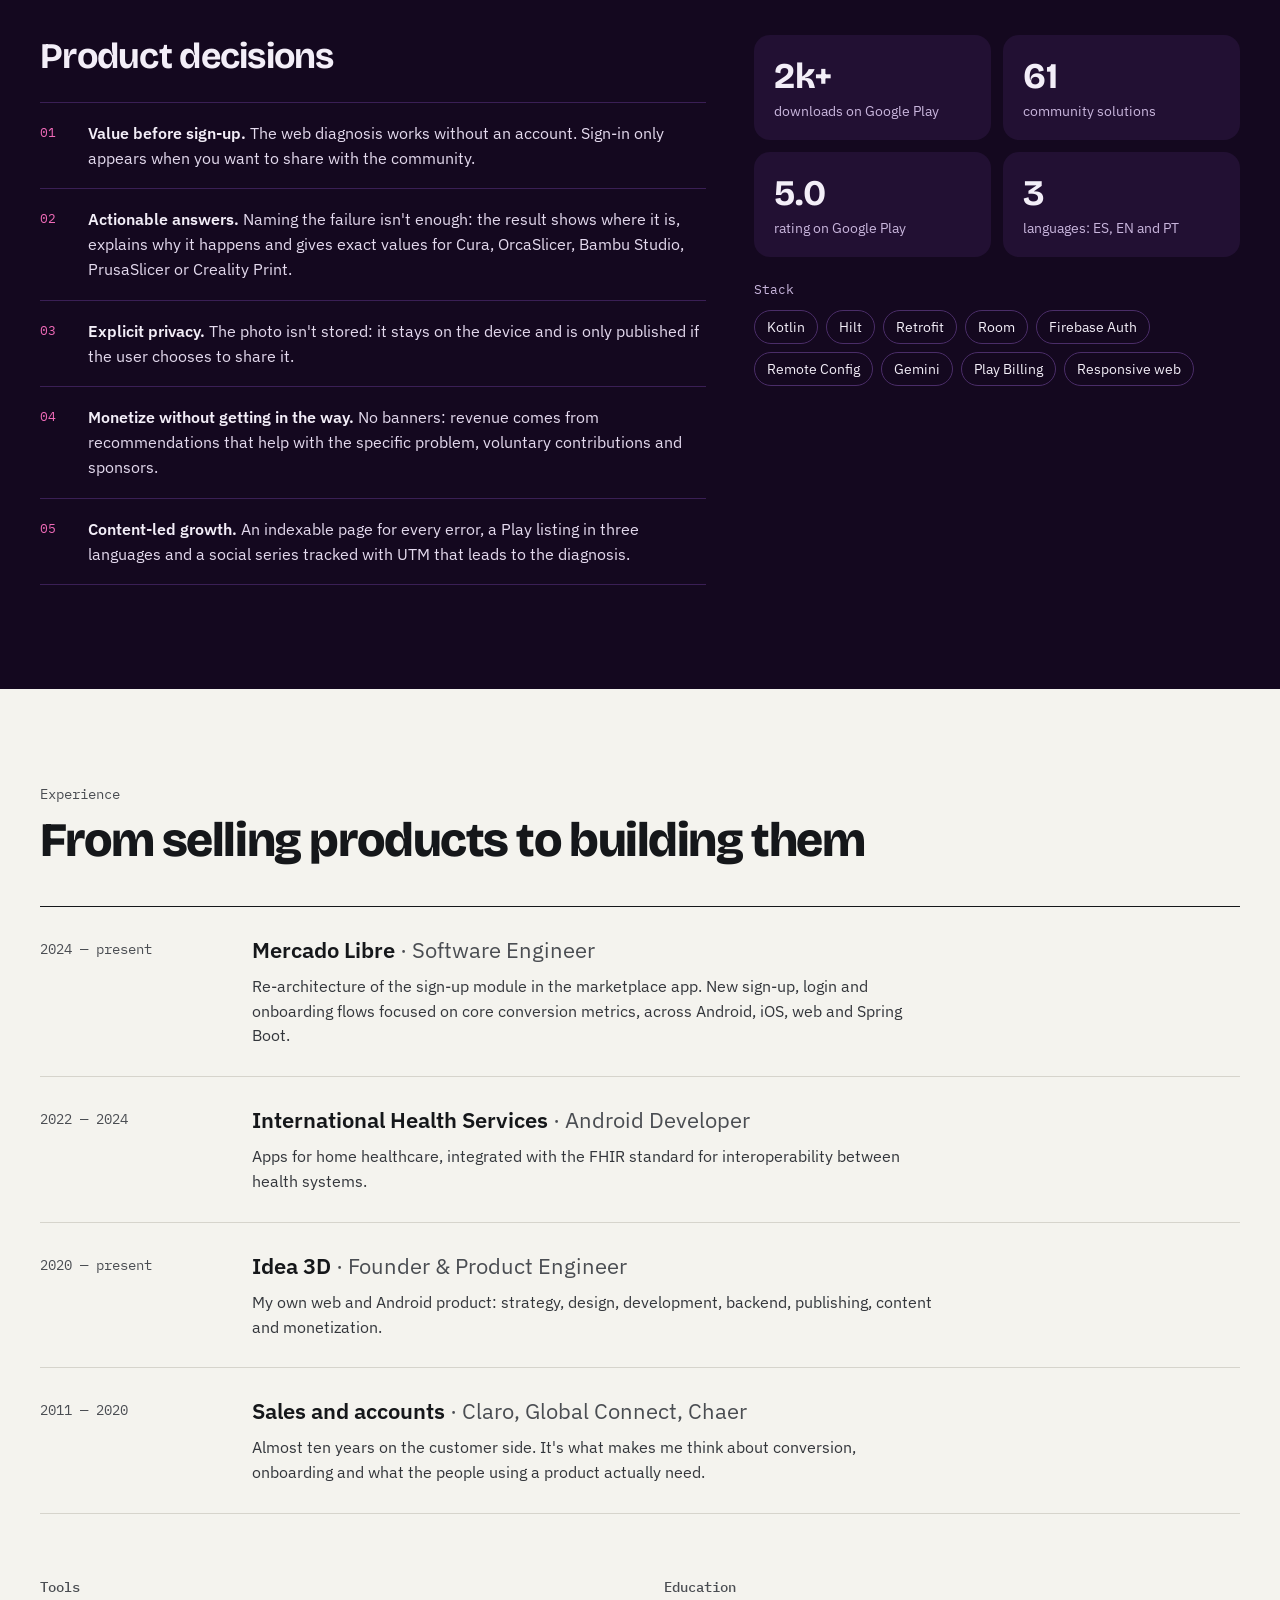
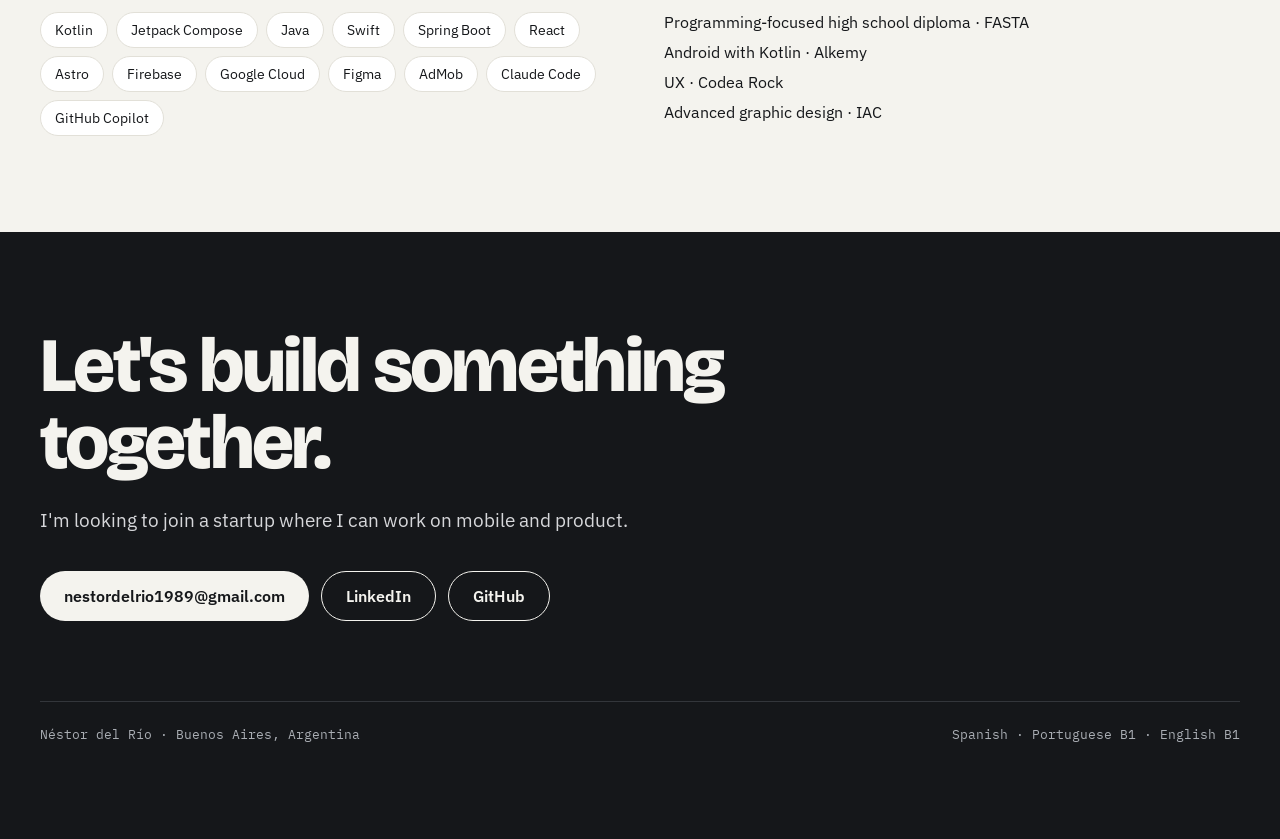
==== commit 01ea7551: "Agrega Baseball Manager: Idle Dynasty; 26 apps - Catálogo: Baseball Manager (Béisbol Manager: Dinast" ====
--- a/en/index.html
+++ b/en/index.html
@@ -66,7 +66,7 @@
 </div>
 <div style="display: grid; grid-template-columns: repeat(auto-fit, minmax(220px, 1fr)); margin-top: 64px; border-top: 1.5px solid #15171A">
 <div style="padding: 20px 24px 0 0">
-<div style="font-family: 'Bricolage Grotesque', sans-serif; font-weight: 700; font-size: 48px; letter-spacing: -0.03em">25</div>
+<div style="font-family: 'Bricolage Grotesque', sans-serif; font-weight: 700; font-size: 48px; letter-spacing: -0.03em">26</div>
 <div style="font-size: 15px; color: #4A4D52; margin-top: 4px">apps published on Google Play</div>
 </div>
 <div style="padding: 20px 24px 0 0">
@@ -221,6 +221,13 @@
 <div style="min-width: 0">
 <div style="font-weight: 600; font-size: 16px; line-height: 1.3">Home Run Legends: Baseball</div>
 <div style="font-size: 14px; color: #4A4D52; margin-top: 3px">Baseball</div>
+</div>
+</a>
+<a href="https://play.google.com/store/apps/details?id=com.nestordelrio.baseballdynasty" style="display: flex; gap: 16px; align-items: center; padding: 16px; background: #F4F3EE; border: 1px solid #E2E0D8; border-radius: 18px; text-decoration: none; color: #15171A">
+<img src="/assets/img/icon-baseballdynasty.png" alt="" style="flex: 0 0 56px; width: 56px; height: 56px; border-radius: 14px">
+<div style="min-width: 0">
+<div style="font-weight: 600; font-size: 16px; line-height: 1.3">Baseball Manager: Idle Dynasty</div>
+<div style="font-size: 14px; color: #4A4D52; margin-top: 3px">Idle baseball manager</div>
 </div>
 </a>
 <a href="https://play.google.com/store/apps/details?id=com.nestordelrio.bingosellado" style="display: flex; gap: 16px; align-items: center; padding: 16px; background: #F4F3EE; border: 1px solid #E2E0D8; border-radius: 18px; text-decoration: none; color: #15171A">
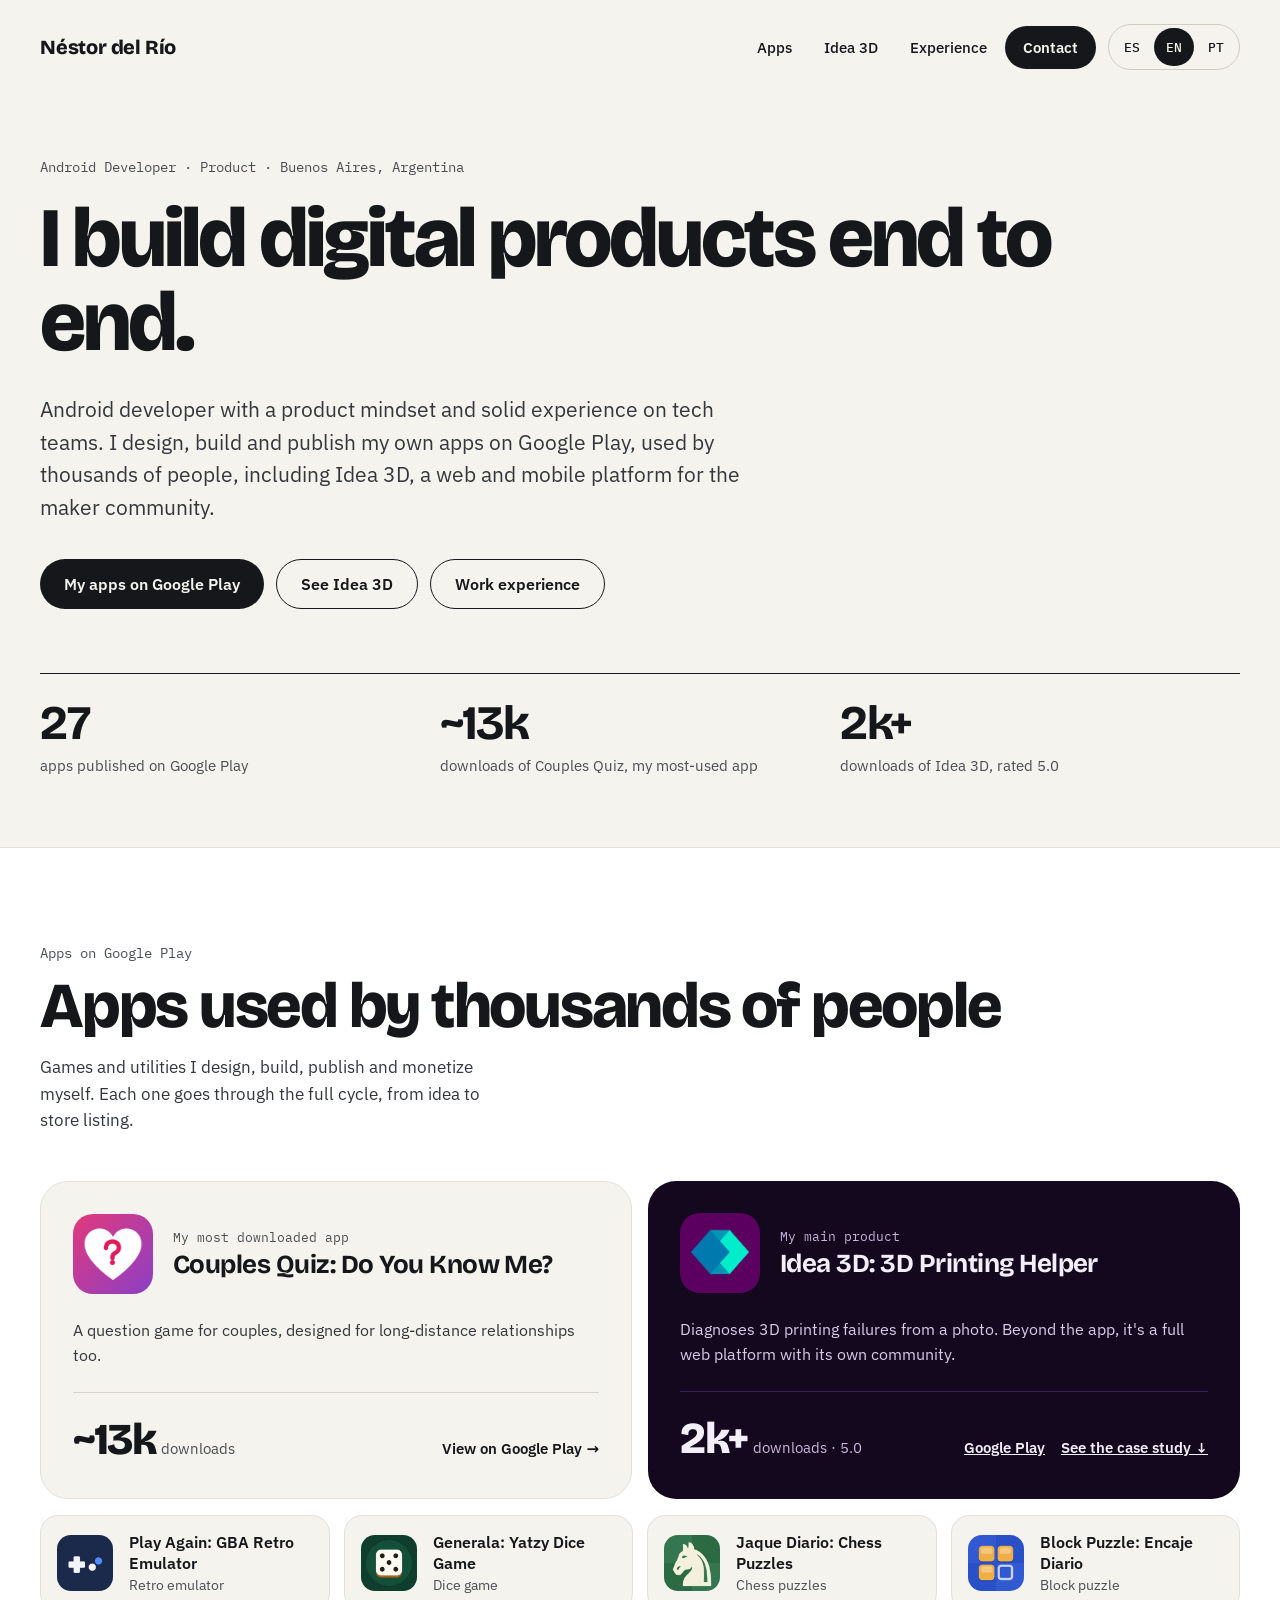
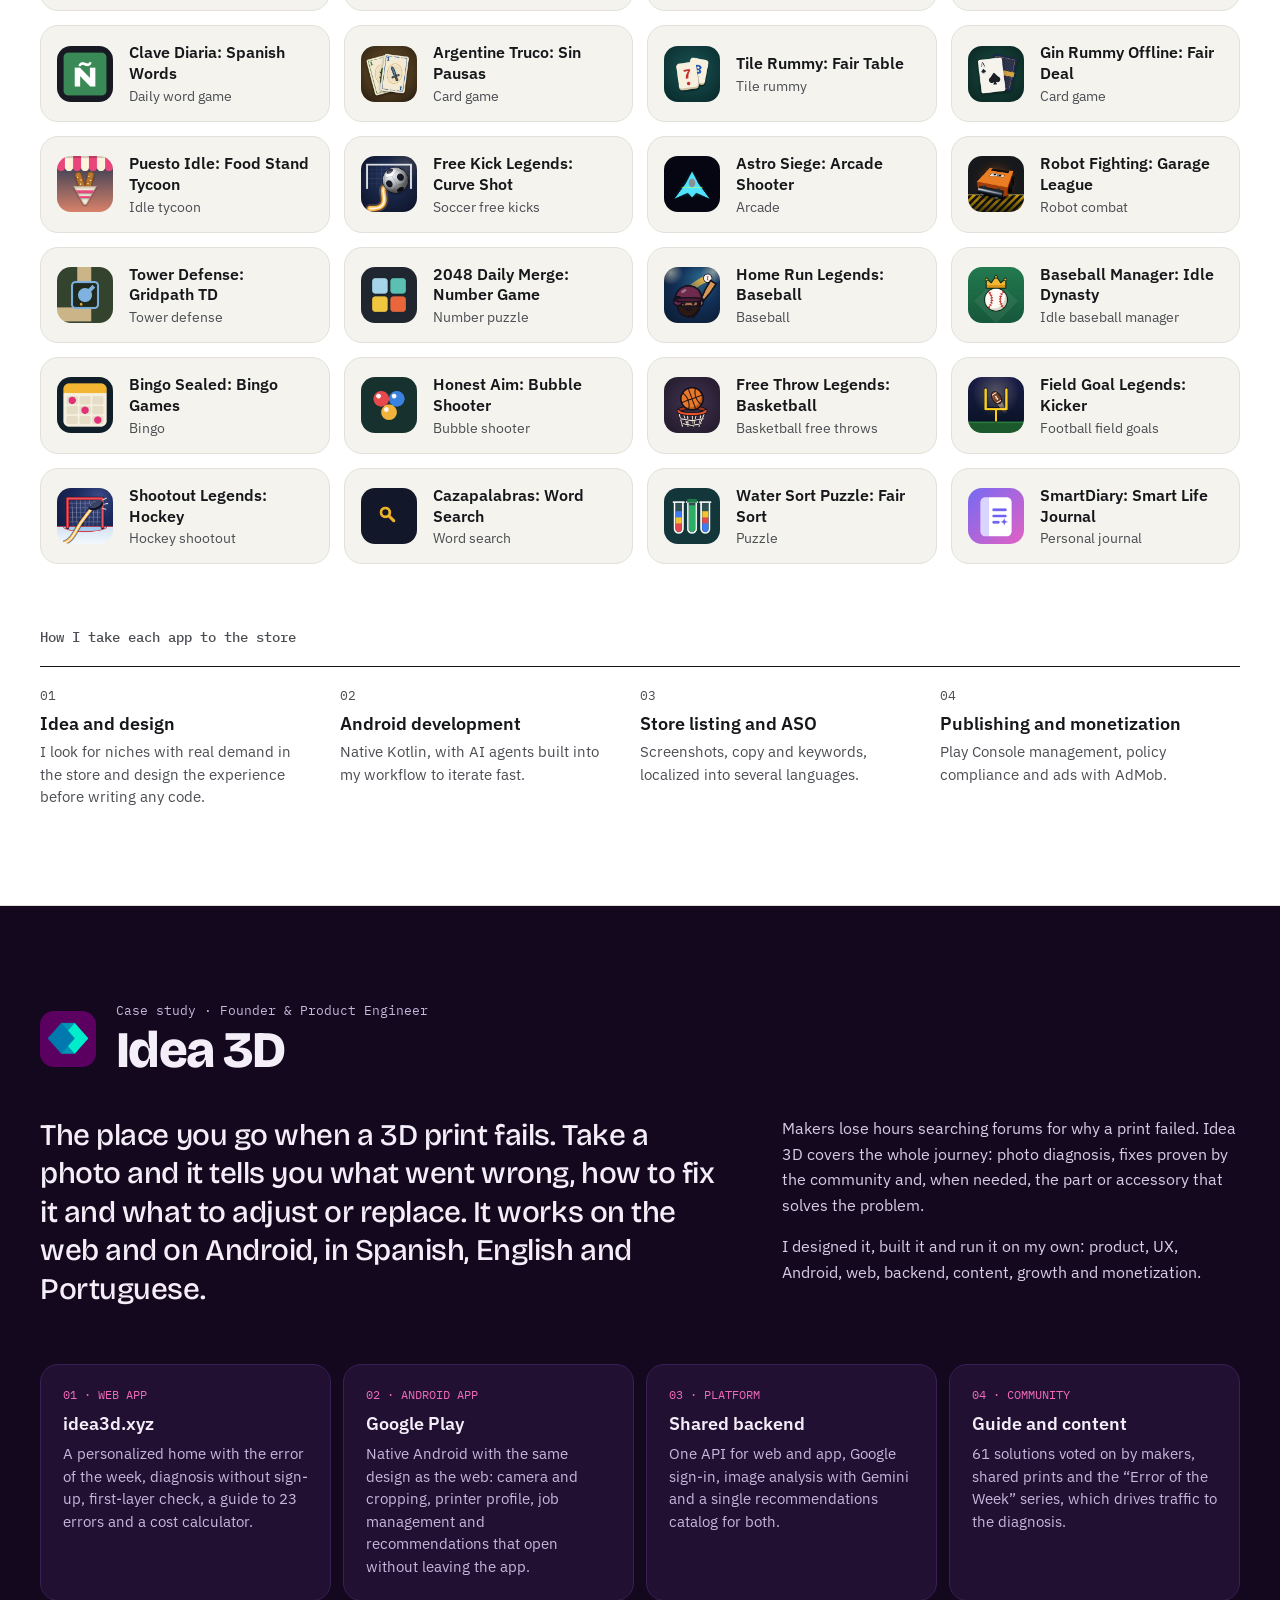
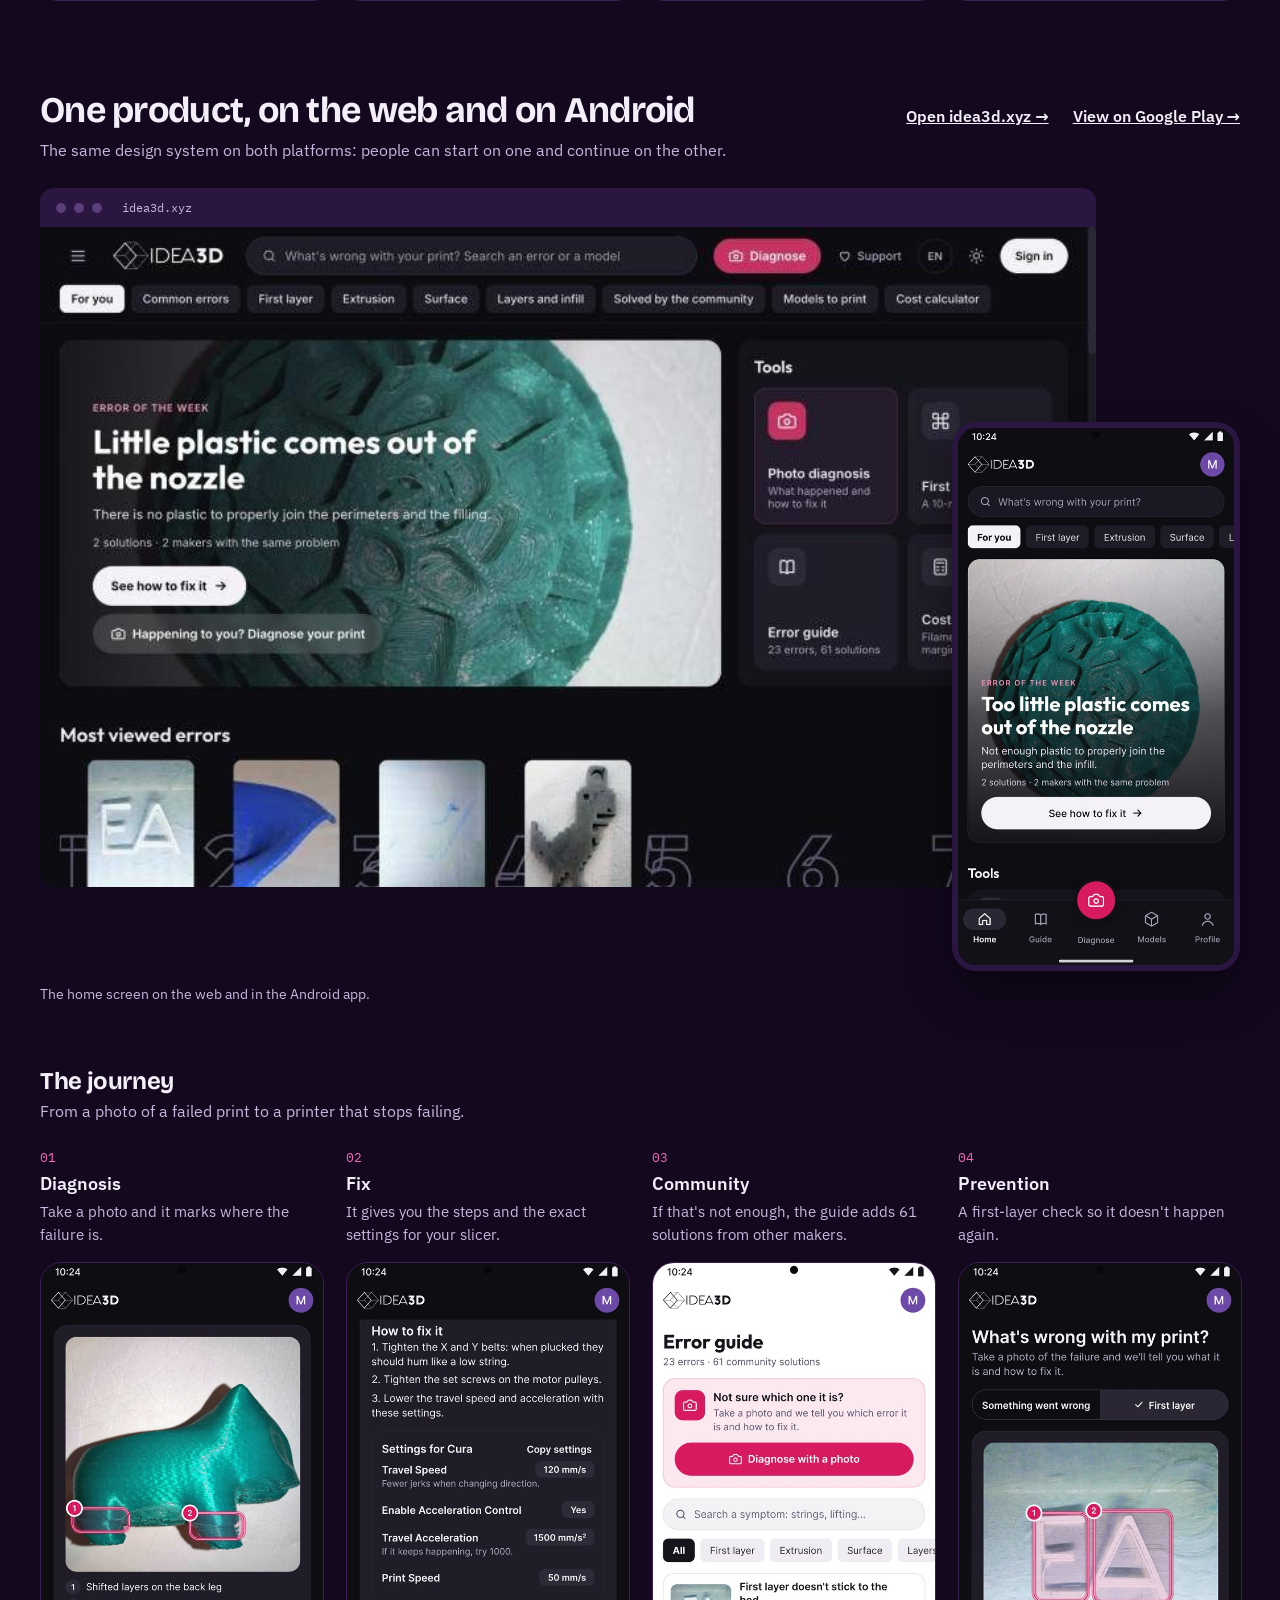
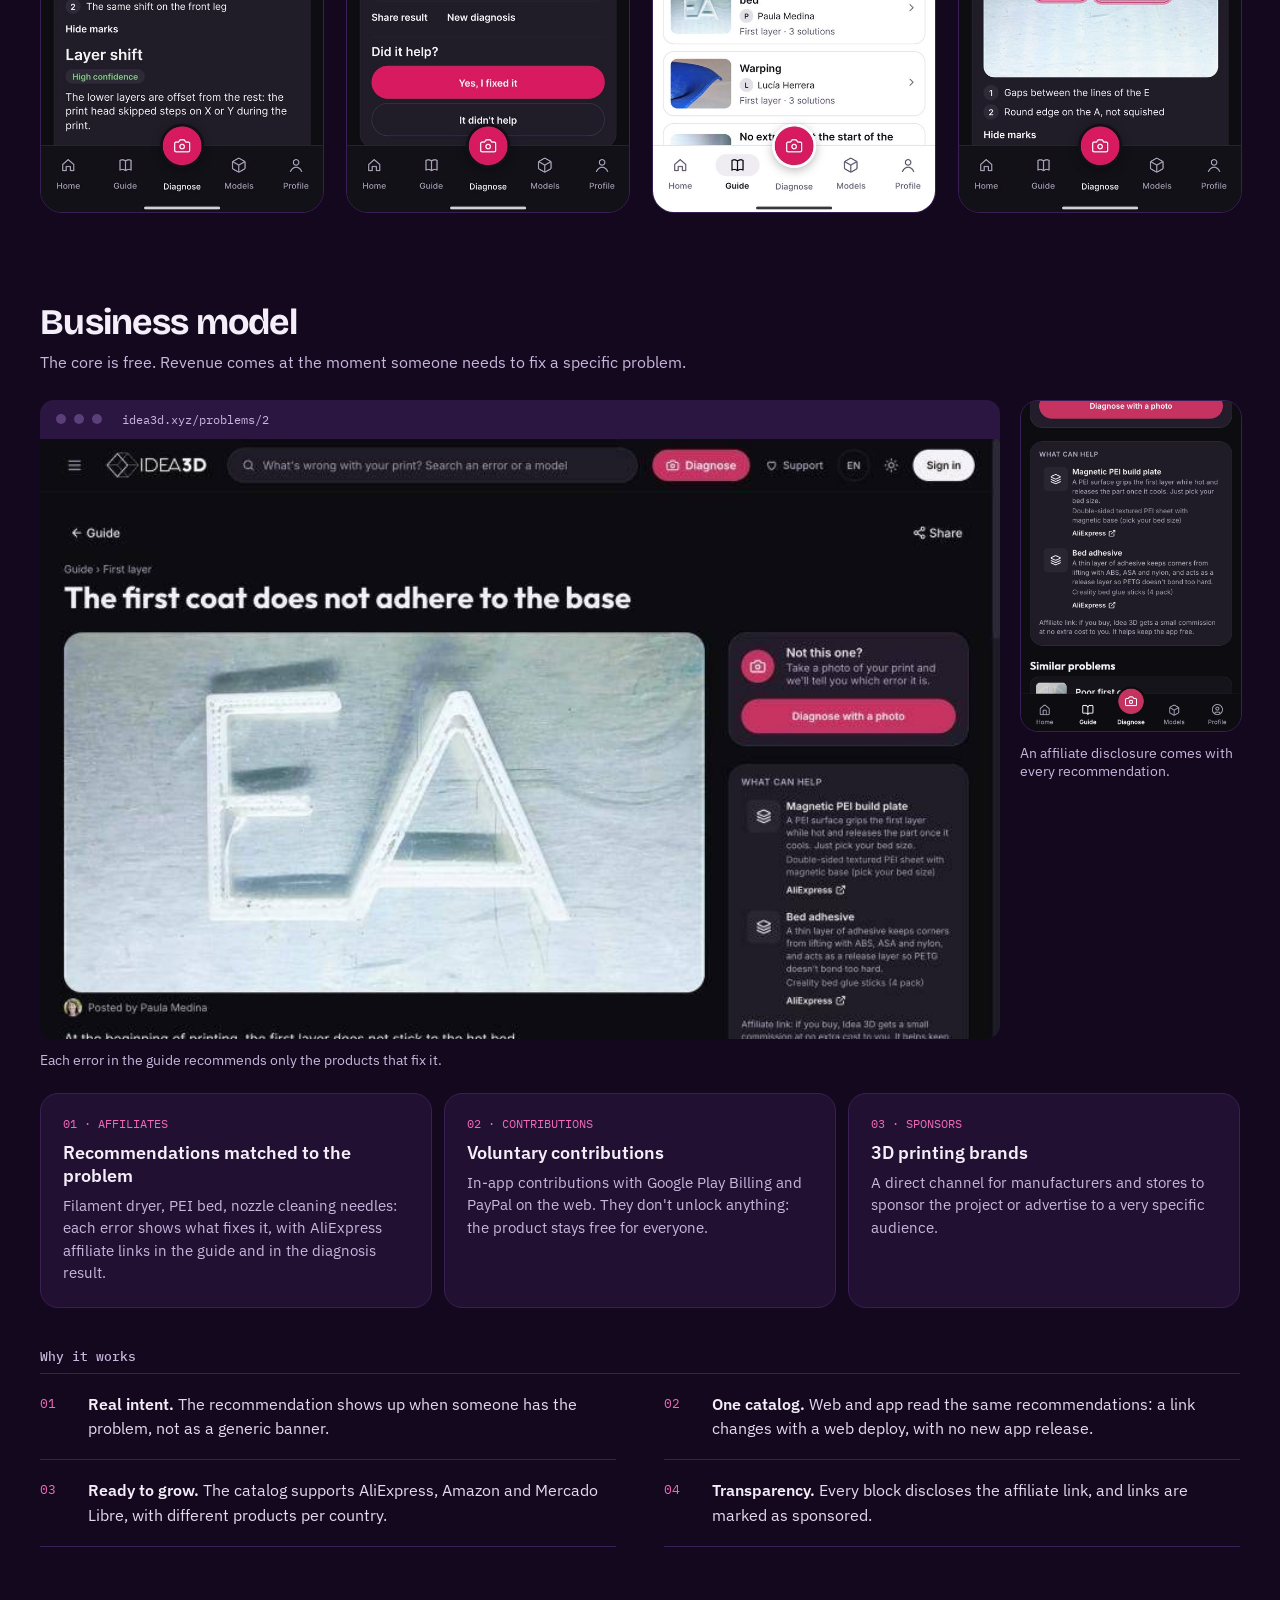
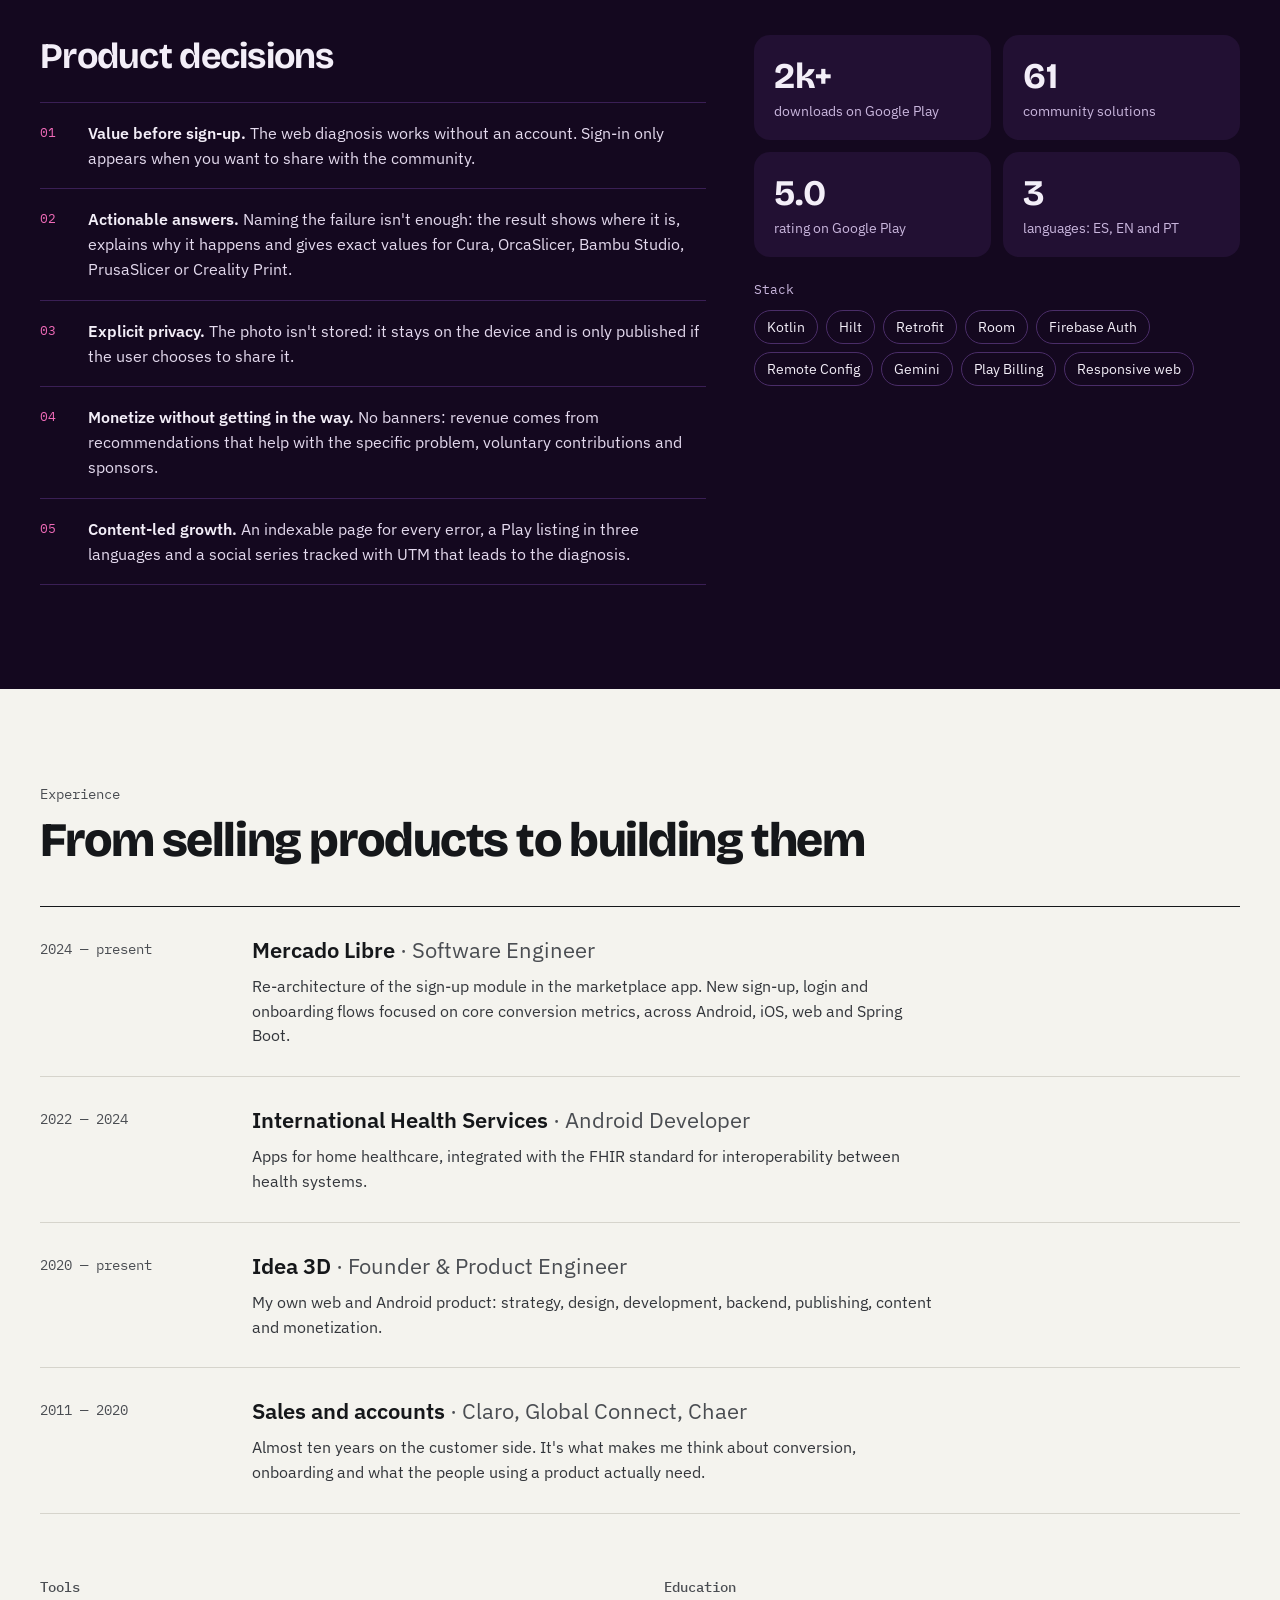
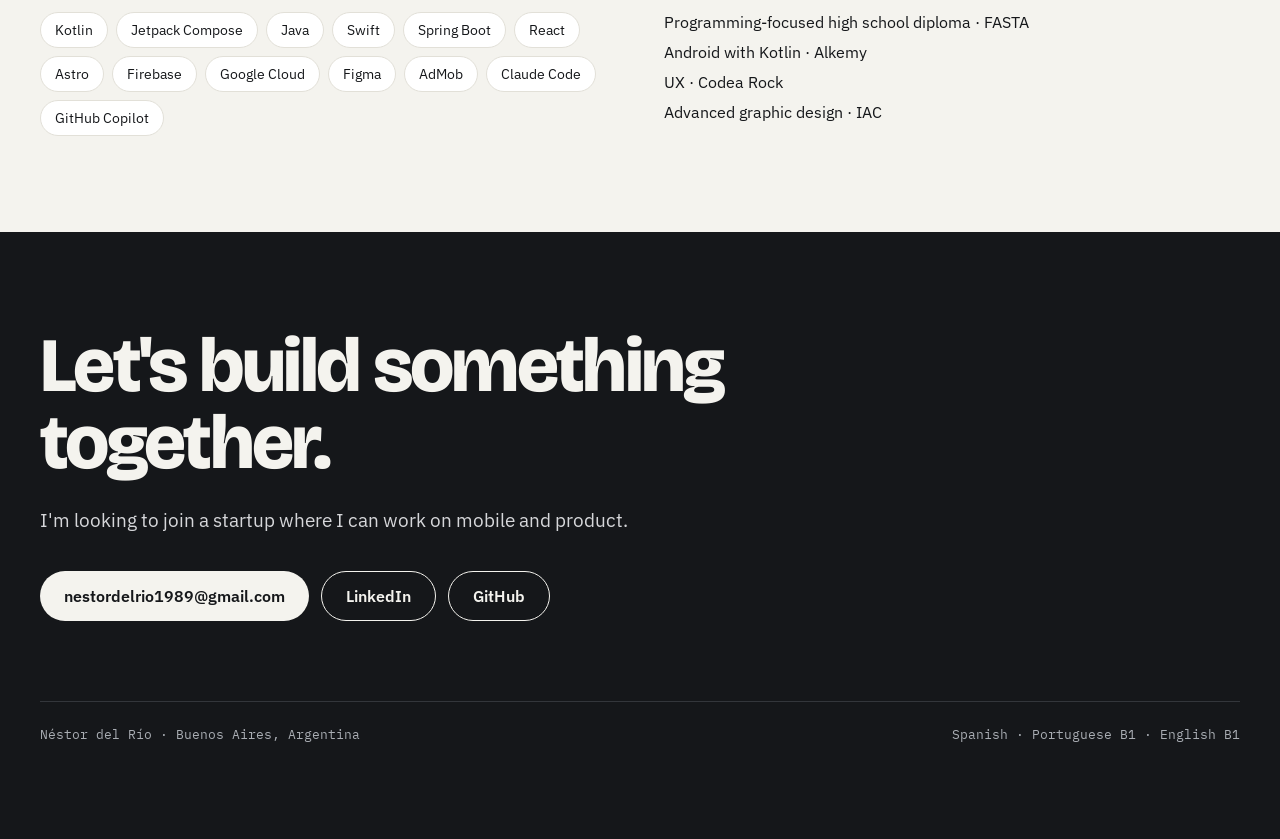
==== commit 39d6c3eb: "Agrega Robot Fighting: Garage League; 27 apps - Catálogo: Robot Fighting (Pelea de Robots: Liga Gara" ====
--- a/en/index.html
+++ b/en/index.html
@@ -66,7 +66,7 @@
 </div>
 <div style="display: grid; grid-template-columns: repeat(auto-fit, minmax(220px, 1fr)); margin-top: 64px; border-top: 1.5px solid #15171A">
 <div style="padding: 20px 24px 0 0">
-<div style="font-family: 'Bricolage Grotesque', sans-serif; font-weight: 700; font-size: 48px; letter-spacing: -0.03em">26</div>
+<div style="font-family: 'Bricolage Grotesque', sans-serif; font-weight: 700; font-size: 48px; letter-spacing: -0.03em">27</div>
 <div style="font-size: 15px; color: #4A4D52; margin-top: 4px">apps published on Google Play</div>
 </div>
 <div style="padding: 20px 24px 0 0">
@@ -200,6 +200,13 @@
 <div style="min-width: 0">
 <div style="font-weight: 600; font-size: 16px; line-height: 1.3">Astro Siege: Arcade Shooter</div>
 <div style="font-size: 14px; color: #4A4D52; margin-top: 3px">Arcade</div>
+</div>
+</a>
+<a href="https://play.google.com/store/apps/details?id=com.nestordelrio.garageleague" style="display: flex; gap: 16px; align-items: center; padding: 16px; background: #F4F3EE; border: 1px solid #E2E0D8; border-radius: 18px; text-decoration: none; color: #15171A">
+<img src="/assets/img/icon-garageleague.png" alt="" style="flex: 0 0 56px; width: 56px; height: 56px; border-radius: 14px">
+<div style="min-width: 0">
+<div style="font-weight: 600; font-size: 16px; line-height: 1.3">Robot Fighting: Garage League</div>
+<div style="font-size: 14px; color: #4A4D52; margin-top: 3px">Robot combat</div>
 </div>
 </a>
 <a href="https://play.google.com/store/apps/details?id=com.nestordelrio.gridpathtd" style="display: flex; gap: 16px; align-items: center; padding: 16px; background: #F4F3EE; border: 1px solid #E2E0D8; border-radius: 18px; text-decoration: none; color: #15171A">
@@ -631,5 +638,12 @@
 </section>
 
 </div>
+<script>
+document.addEventListener("click", function (e) {
+  var a = e.target.closest && e.target.closest('[role="group"] a[href]');
+  var lang = a && { "/": "es", "/en/": "en", "/pt/": "pt" }[a.getAttribute("href")];
+  if (lang) try { localStorage.setItem("nestordelrio.lang", lang); } catch (err) {}
+});
+</script>
 </body>
 </html>
